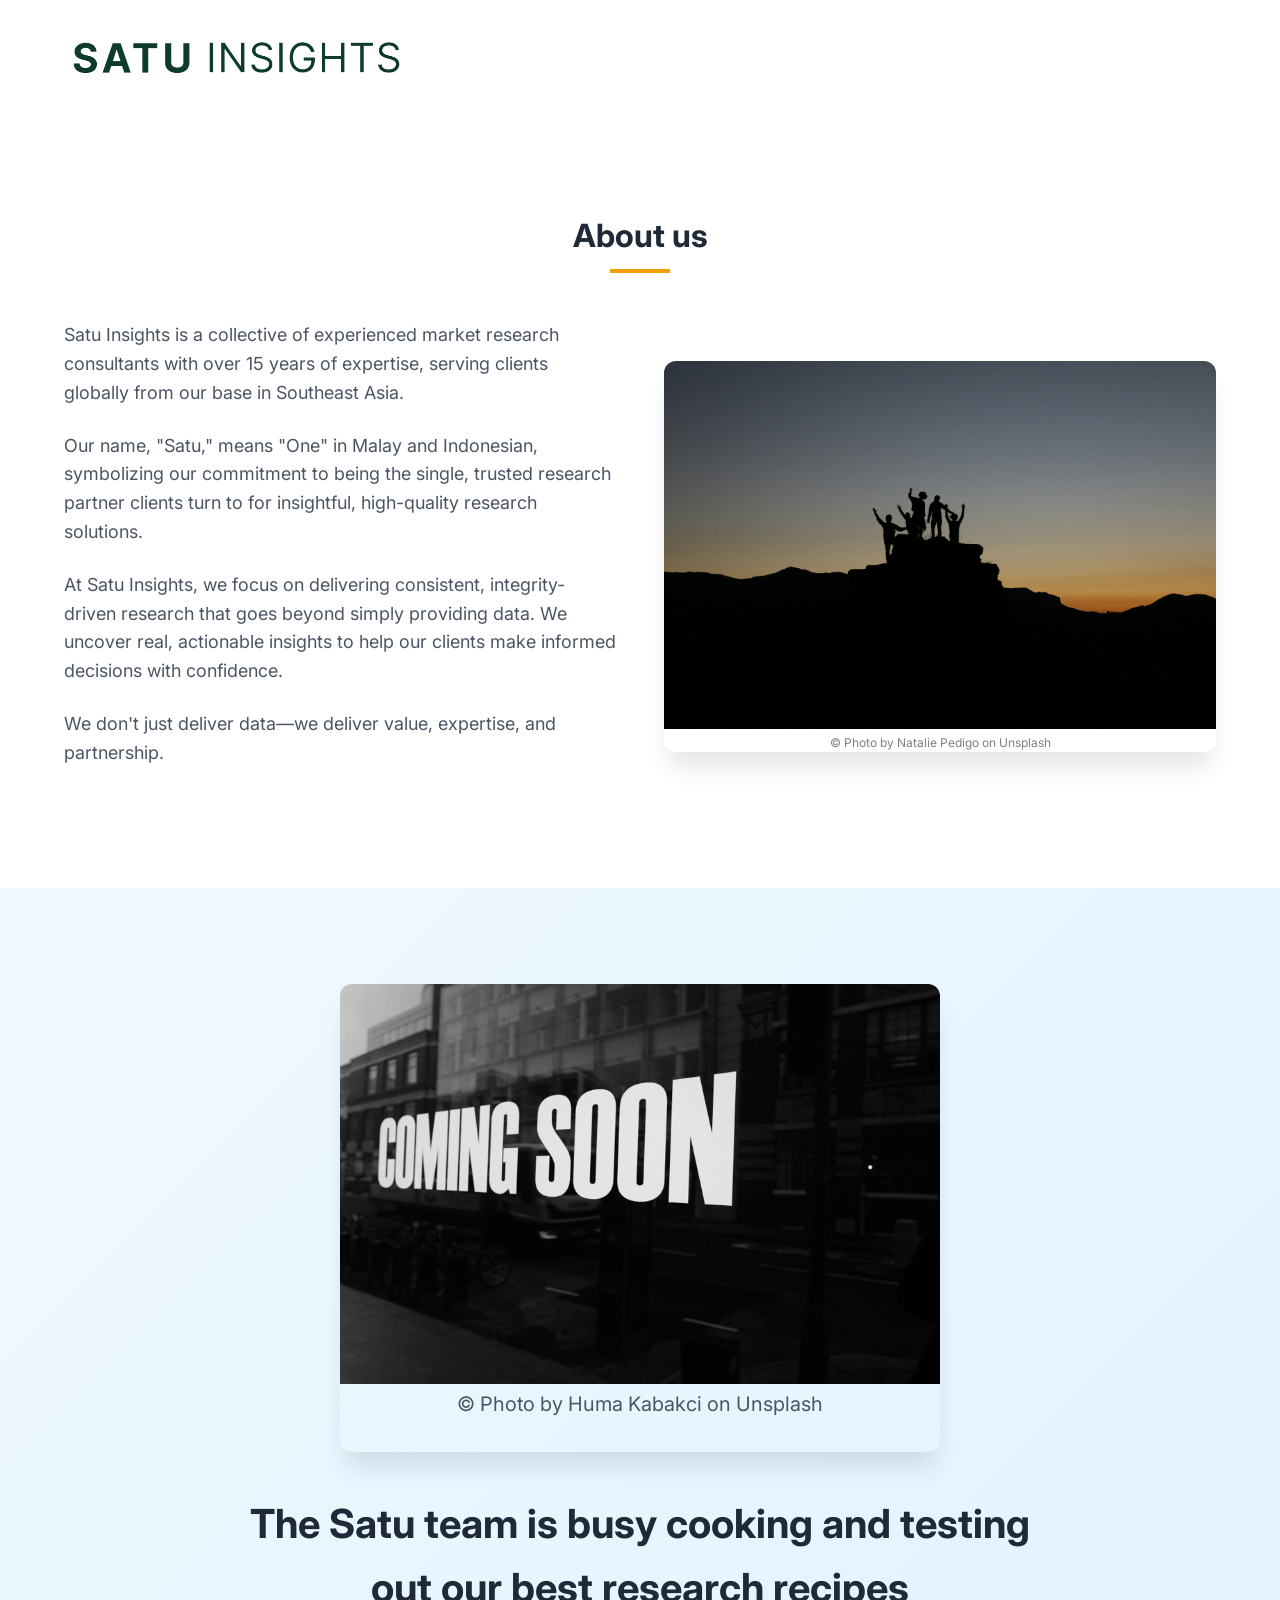
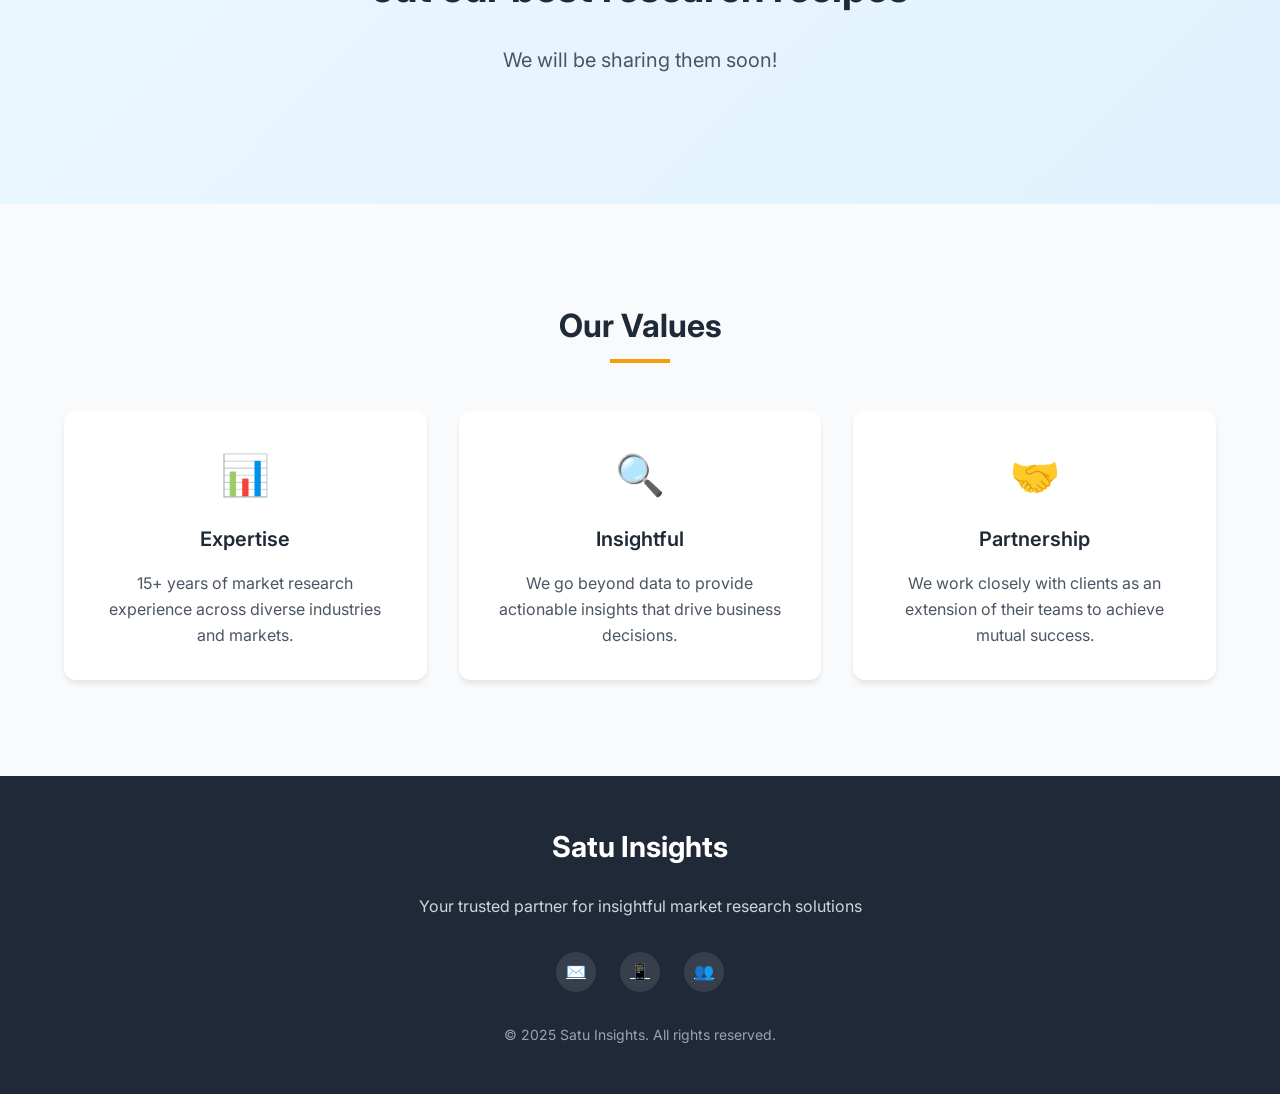
==== index.html @ 239c0321 "Update index.html" ====
<!DOCTYPE html>
<html lang="en">
<head>
    <meta charset="UTF-8">
    <meta name="viewport" content="width=device-width, initial-scale=1.0">
    <title>Coming Soon - Satu Insights</title>
    <link rel="preconnect" href="https://fonts.googleapis.com">
    <link rel="preconnect" href="https://fonts.gstatic.com" crossorigin>
    <link href="https://fonts.googleapis.com/css2?family=Inter:wght@300;400;500;600;700&display=swap" rel="stylesheet">
    <style>
        :root {
            --primary: #2563eb;
            --primary-dark: #1d4ed8;
            --secondary: #4b5563;
            --light: #f9fafb;
            --dark: #1f2937;
            --accent: #f59e0b;
            --transition: all 0.3s ease;
        }
        
        * {
            margin: 0;
            padding: 0;
            box-sizing: border-box;
        }
        
        body {
            font-family: 'Inter', sans-serif;
            color: var(--dark);
            line-height: 1.6;
            background-color: var(--light);
        }
        
        .container {
            width: 100%;
            max-width: 1200px;
            margin: 0 auto;
            padding: 0 1.5rem;
        }

        .image-credit {
            font-size: 12px;
            color: gray;
            text-align: center;
            margin-top: 4px;
        }

        .image-credit a {
            color: inherit;
            text-decoration: none;
        }

        .image-credit a:hover {
            text-decoration: underline;
        }
        
        /* Header */
        header {
            padding: 2rem 0;
            background-color: white;
            box-shadow: 0 4px 6px -1px rgba(0, 0, 0, 0.1);
        }
        
        .logo {
            font-size: 1.8rem;
            font-weight: 700;
            color: var(--primary);
            display: flex;
            align-items: center;
        }

		.logo img {
		    height: 50px;
		    width: auto;
		    display: block;
		}
        
        /* Hero Section */
        .hero {
            padding: 6rem 0;
            text-align: center;
            position: relative;
            overflow: hidden;
            background: linear-gradient(135deg, #f0f9ff 0%, #e0f2fe 100%);
        }
        
        .hero-image {
            margin-bottom: 2.5rem;
            border-radius: 12px;
            overflow: hidden;
            box-shadow: 0 20px 25px -5px rgba(0, 0, 0, 0.1);
            max-width: 600px;
            margin-left: auto;
            margin-right: auto;
        }
        
        .hero-image img {
            width: 100%;
            height: auto;
            display: block;
        }
        
        .hero h1 {
            font-size: 2.5rem;
            font-weight: 700;
            margin-bottom: 1.5rem;
            color: var(--dark);
            max-width: 800px;
            margin-left: auto;
            margin-right: auto;
        }
        
        .hero p {
            font-size: 1.25rem;
            margin-bottom: 2rem;
            color: var(--secondary);
            max-width: 600px;
            margin-left: auto;
            margin-right: auto;
        }
        
        .countdown {
            display: flex;
            justify-content: center;
            gap: 1.5rem;
            margin-top: 3rem;
            margin-bottom: 2rem;
        }
        
        .countdown-item {
            background: white;
            padding: 1.5rem;
            border-radius: 12px;
            min-width: 100px;
            box-shadow: 0 4px 6px -1px rgba(0, 0, 0, 0.1);
        }
        
        .countdown-number {
            font-size: 2.5rem;
            font-weight: 700;
            color: var(--primary);
        }
        
        .countdown-label {
            font-size: 0.875rem;
            color: var(--secondary);
            text-transform: uppercase;
        }
        
        /* About Section */
        .about {
            padding: 6rem 0;
            background-color: white;
        }
        
        .section-title {
            font-size: 2rem;
            font-weight: 700;
            text-align: center;
            margin-bottom: 3rem;
            color: var(--dark);
            position: relative;
        }
        
        .section-title:after {
            content: '';
            display: block;
            width: 60px;
            height: 4px;
            background-color: var(--accent);
            margin: 0.5rem auto;
        }
        
        .about-content {
            display: grid;
            grid-template-columns: 1fr 1fr;
            gap: 3rem;
            align-items: center;
        }
        
        .about-text {
            font-size: 1.125rem;
            color: var(--secondary);
        }
        
        .about-text p {
            margin-bottom: 1.5rem;
        }
        
        .about-image {
            border-radius: 12px;
            overflow: hidden;
            box-shadow: 0 20px 25px -5px rgba(0, 0, 0, 0.1);
        }
        
        .about-image img {
            width: 100%;
            height: auto;
            display: block;
        }
        
        /* Values Section */
        .values {
            padding: 6rem 0;
            background-color: #f8fafc;
        }
        
        .values-grid {
            display: grid;
            grid-template-columns: repeat(3, 1fr);
            gap: 2rem;
            margin-top: 3rem;
        }
        
        .value-card {
            background: white;
            padding: 2rem;
            border-radius: 12px;
            text-align: center;
            box-shadow: 0 4px 6px -1px rgba(0, 0, 0, 0.1);
            transition: var(--transition);
        }
        
        .value-card:hover {
            transform: translateY(-5px);
            box-shadow: 0 20px 25px -5px rgba(0, 0, 0, 0.1);
        }
        
        .value-icon {
            font-size: 2.5rem;
            margin-bottom: 1rem;
            color: var(--primary);
        }
        
        .value-title {
            font-size: 1.25rem;
            font-weight: 600;
            margin-bottom: 1rem;
            color: var(--dark);
        }
        
        .value-desc {
            color: var(--secondary);
        }
        
        /* Footer */
        footer {
            padding: 3rem 0;
            background-color: var(--dark);
            color: white;
            text-align: center;
        }
        
        .footer-logo {
            font-size: 1.8rem;
            font-weight: 700;
            color: white;
            margin-bottom: 1.5rem;
            display: inline-block;
        }
        
        .footer-text {
            color: #d1d5db;
            max-width: 600px;
            margin: 0 auto 2rem;
        }
        
        .social-links {
            display: flex;
            justify-content: center;
            gap: 1.5rem;
            margin-bottom: 2rem;
        }
        
        .social-link {
            display: flex;
            align-items: center;
            justify-content: center;
            width: 40px;
            height: 40px;
            border-radius: 50%;
            background-color: rgba(255, 255, 255, 0.1);
            color: white;
            transition: var(--transition);
        }
        
        .social-link:hover {
            background-color: var(--primary);
            transform: translateY(-3px);
        }
        
        .copyright {
            color: #9ca3af;
            font-size: 0.875rem;
        }
        
        /* Responsive Design */
        @media (max-width: 968px) {
            .about-content {
                grid-template-columns: 1fr;
            }
            
            .values-grid {
                grid-template-columns: repeat(2, 1fr);
            }
        }
        
        @media (max-width: 640px) {
            .hero h1 {
                font-size: 2rem;
            }
            
            .countdown {
                flex-wrap: wrap;
            }
            
            .values-grid {
                grid-template-columns: 1fr;
            }
            
            .section-title {
                font-size: 1.75rem;
            }
        }
    </style>
</head>
<body>
    <!-- Header -->
	<header>
	    <div class="container">
	        <div class="logo">
			    <img src="logo.png" alt="Satu Insights Logo">
			</div>
	    </div>
	</header>

	<!-- About Section -->
    <section class="about">
        <div class="container">
            <h2 class="section-title">About us</h2>
            
            <div class="about-content">
                <div class="about-text">
                    <p>Satu Insights is a collective of experienced market research consultants with over 15 years of expertise, serving clients globally from our base in Southeast Asia.</p>
                    <p>Our name, "Satu," means "One" in Malay and Indonesian, symbolizing our commitment to being the single, trusted research partner clients turn to for insightful, high-quality research solutions.</p>
                    <p>At Satu Insights, we focus on delivering consistent, integrity-driven research that goes beyond simply providing data. We uncover real, actionable insights to help our clients make informed decisions with confidence.</p>
                    <p>We don't just deliver data—we deliver value, expertise, and partnership.</p>
                </div>
                
                <div class="about-image">
				    <img src="picture2.jpeg" alt="Research team presenting insights to clients">
                    <p class="image-credit">
                        © Photo by <a href="https://unsplash.com/@natalie_pedigo" target="_blank" rel="noopener noreferrer">Natalie Pedigo</a> on Unsplash
                    </p>
				</div>
            </div>
        </div>
    </section>
    
    <!-- Hero Section -->
    <section class="hero">
        <div class="container">
            <div class="hero-image">
			    <img src="picture1.png" alt="Research team collaborating on data analysis">
				<p class="image-credit">
	                © Photo by <a href="https://unsplash.com/@humakabakci" target="_blank" rel="noopener noreferrer">Huma Kabakci</a> on Unsplash
    	        </p>
			</div>
            
            <h1>The Satu team is busy cooking and testing out our best research recipes</h1>
            <p>We will be sharing them soon!</p>
        </div>
    </section>
    
    <!-- Values Section -->
    <section class="values">
        <div class="container">
            <h2 class="section-title">Our Values</h2>
            
            <div class="values-grid">
                <div class="value-card">
                    <div class="value-icon">📊</div>
                    <h3 class="value-title">Expertise</h3>
                    <p class="value-desc">15+ years of market research experience across diverse industries and markets.</p>
                </div>
                
                <div class="value-card">
                    <div class="value-icon">🔍</div>
                    <h3 class="value-title">Insightful</h3>
                    <p class="value-desc">We go beyond data to provide actionable insights that drive business decisions.</p>
                </div>
                
                <div class="value-card">
                    <div class="value-icon">🤝</div>
                    <h3 class="value-title">Partnership</h3>
                    <p class="value-desc">We work closely with clients as an extension of their teams to achieve mutual success.</p>
                </div>
            </div>
        </div>
    </section>
    
    <!-- Footer -->
    <footer>
        <div class="container">
            <div class="footer-logo">Satu Insights</div>
            
            <p class="footer-text">Your trusted partner for insightful market research solutions</p>
            
            <div class="social-links">
                <a href="#" class="social-link">✉️</a>
                <a href="#" class="social-link">📱</a>
                <a href="#" class="social-link">👥</a>
            </div>
            
            <p class="copyright">© 2025 Satu Insights. All rights reserved.</p>
        </div>
    </footer>
</body>
</html>
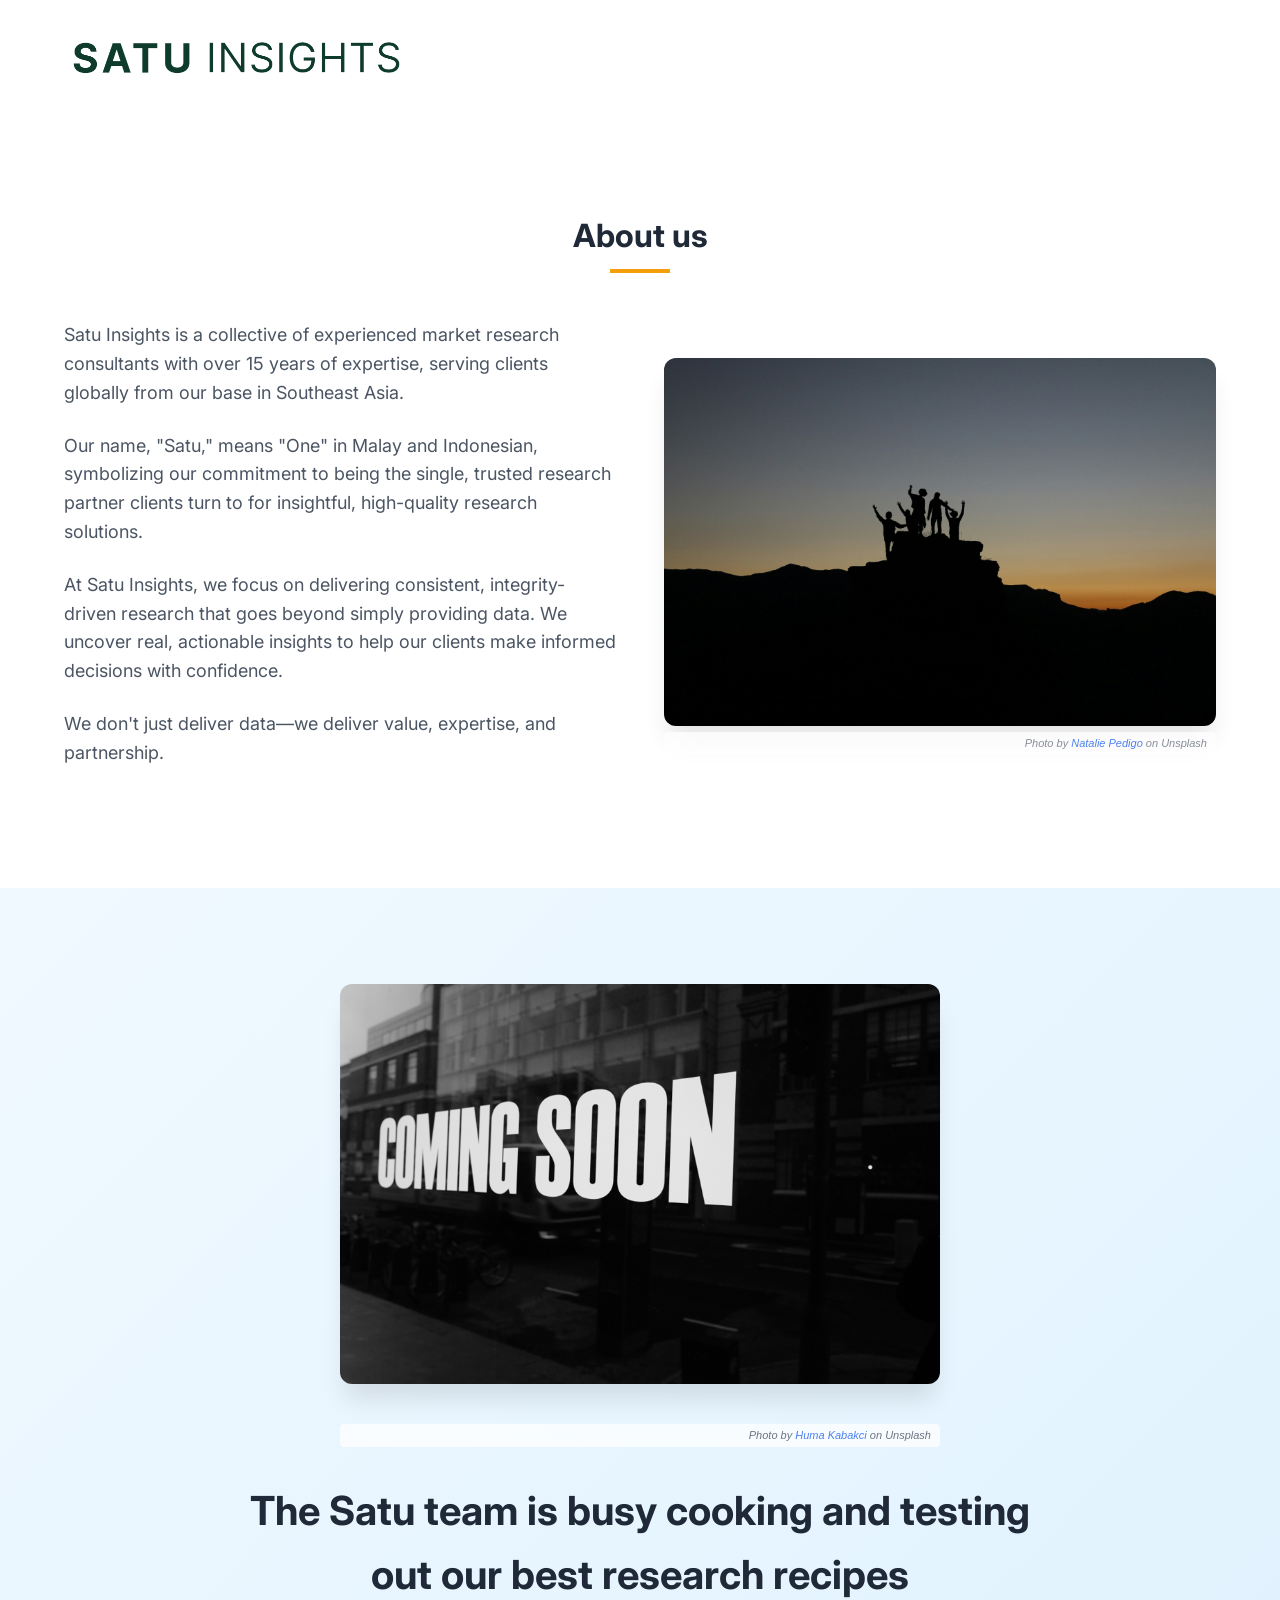
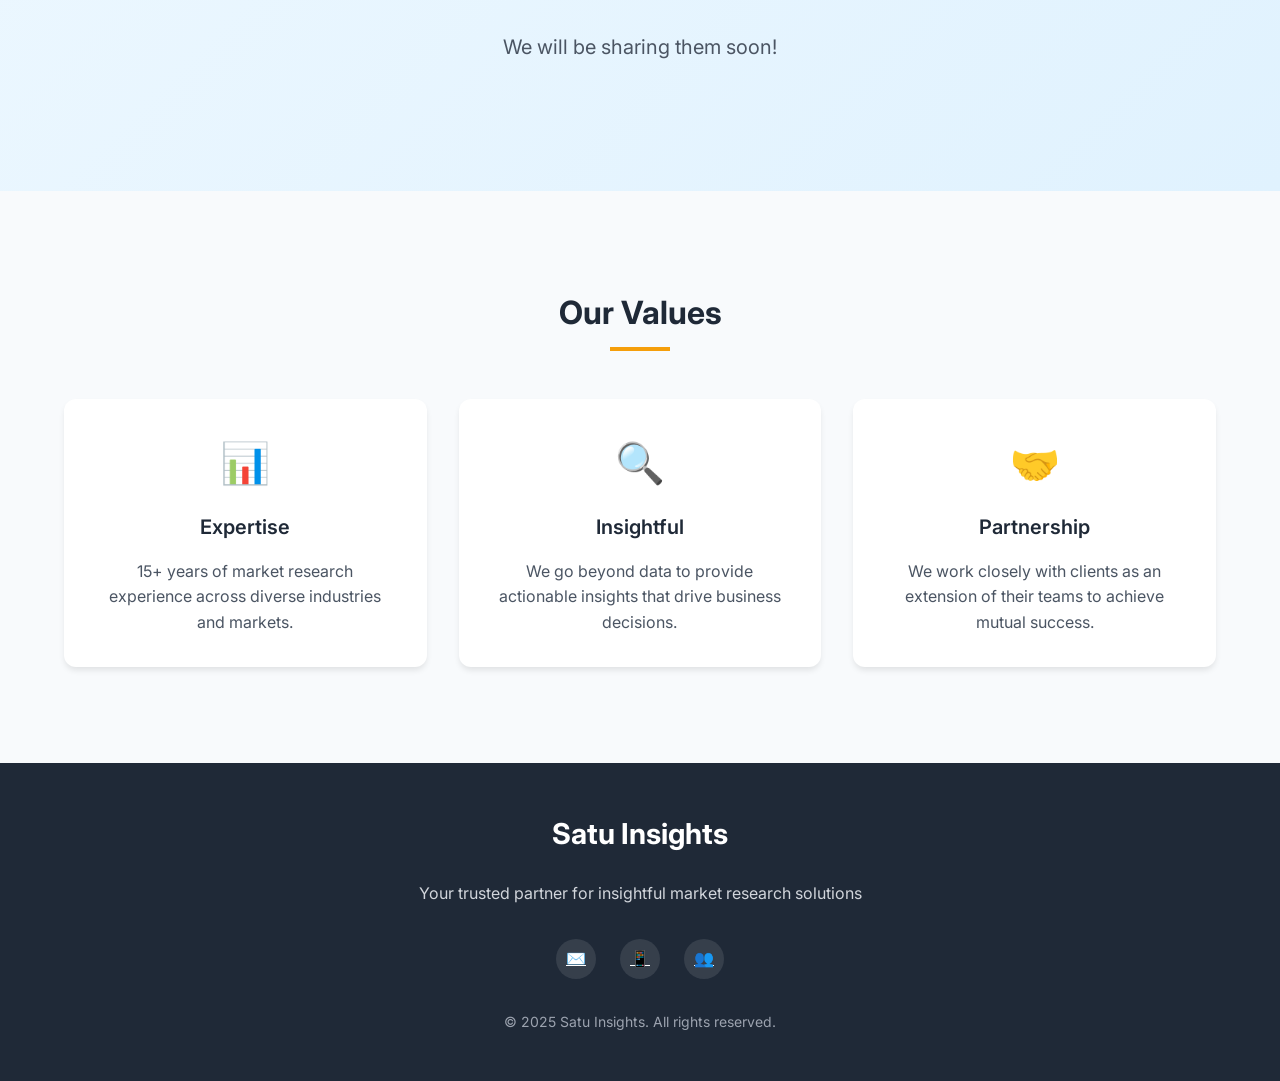
==== commit f8178855: "Update index.html" ====
--- a/index.html
+++ b/index.html
@@ -39,19 +39,38 @@
         }
 
         .image-credit {
-            font-size: 12px;
-            color: gray;
-            text-align: center;
-            margin-top: 4px;
+            font-size: 11px !important;
+            color: #6b7280;
+            text-align: right;
+            margin-top: 6px;
+            padding: 4px 8px;
+            background: rgba(255, 255, 255, 0.9);
+            border-radius: 4px;
+            backdrop-filter: blur(10px);
+            border: 1px solid rgba(255, 255, 255, 0.2);
+            font-style: italic;
+            opacity: 0.8;
+            transition: opacity 0.2s ease;
+            line-height: 1.2;
+            font-weight: normal;
+        }
+
+        .image-credit:hover {
+            opacity: 1;
         }
 
         .image-credit a {
-            color: inherit;
+            color: var(--primary);
             text-decoration: none;
+            font-weight: 500;
         }
 
         .image-credit a:hover {
             text-decoration: underline;
+        }
+
+        .image-container {
+            position: relative;
         }
         
         /* Header */
@@ -320,6 +339,11 @@
             
             .section-title {
                 font-size: 1.75rem;
+            }
+
+            .image-credit {
+                text-align: center;
+                font-size: 10px;
             }
         }
     </style>
@@ -347,12 +371,14 @@
                     <p>We don't just deliver data—we deliver value, expertise, and partnership.</p>
                 </div>
                 
-                <div class="about-image">
-				    <img src="picture2.jpeg" alt="Research team presenting insights to clients">
+                <div class="image-container">
+                    <div class="about-image">
+				        <img src="picture2.jpeg" alt="Research team presenting insights to clients">
+				    </div>
                     <p class="image-credit">
-                        © Photo by <a href="https://unsplash.com/@natalie_pedigo" target="_blank" rel="noopener noreferrer">Natalie Pedigo</a> on Unsplash
+                        Photo by <a href="https://unsplash.com/@natalie_pedigo" target="_blank" rel="noopener noreferrer">Natalie Pedigo</a> on Unsplash
                     </p>
-				</div>
+                </div>
             </div>
         </div>
     </section>
@@ -360,12 +386,14 @@
     <!-- Hero Section -->
     <section class="hero">
         <div class="container">
-            <div class="hero-image">
-			    <img src="picture1.png" alt="Research team collaborating on data analysis">
-				<p class="image-credit">
-	                © Photo by <a href="https://unsplash.com/@humakabakci" target="_blank" rel="noopener noreferrer">Huma Kabakci</a> on Unsplash
-    	        </p>
-			</div>
+            <div class="image-container">
+                <div class="hero-image">
+			        <img src="picture1.png" alt="Research team collaborating on data analysis">
+			    </div>
+                <p class="image-credit">
+                    Photo by <a href="https://unsplash.com/@humakabakci" target="_blank" rel="noopener noreferrer">Huma Kabakci</a> on Unsplash
+                </p>
+            </div>
             
             <h1>The Satu team is busy cooking and testing out our best research recipes</h1>
             <p>We will be sharing them soon!</p>
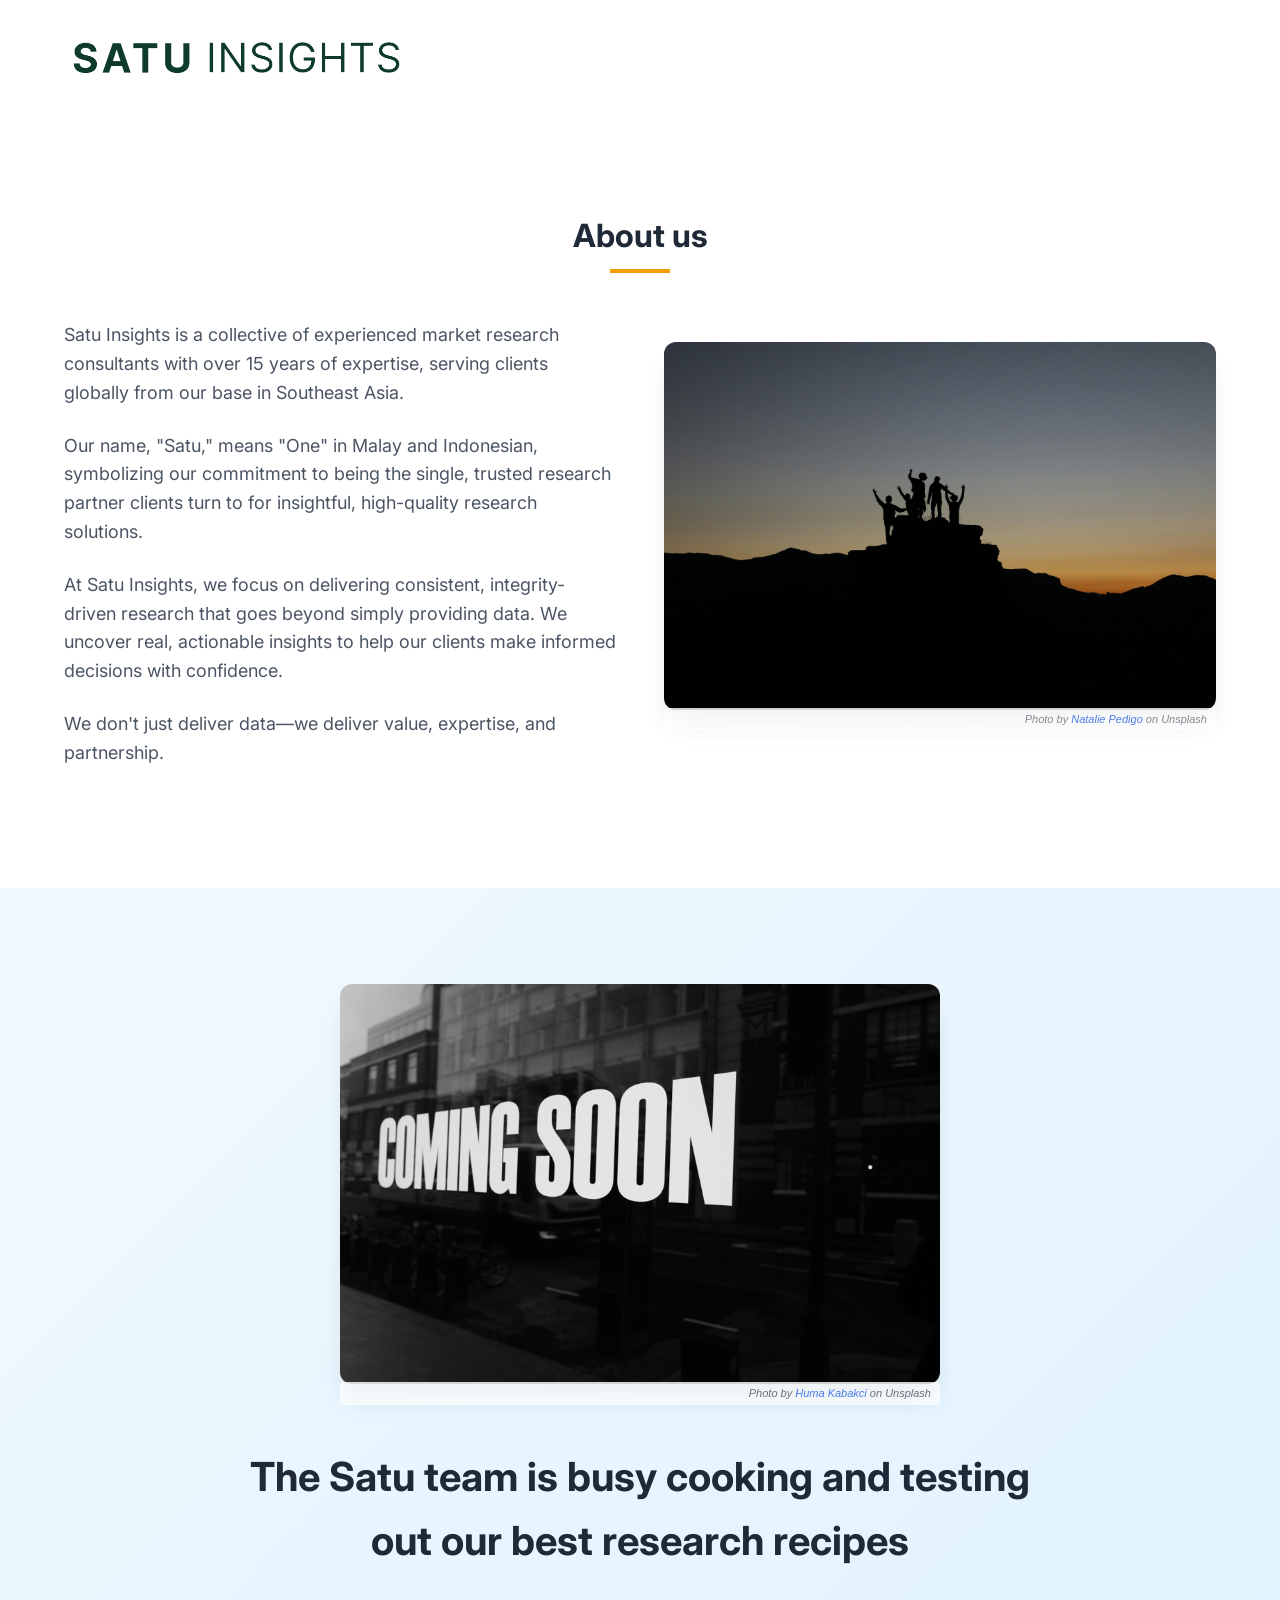
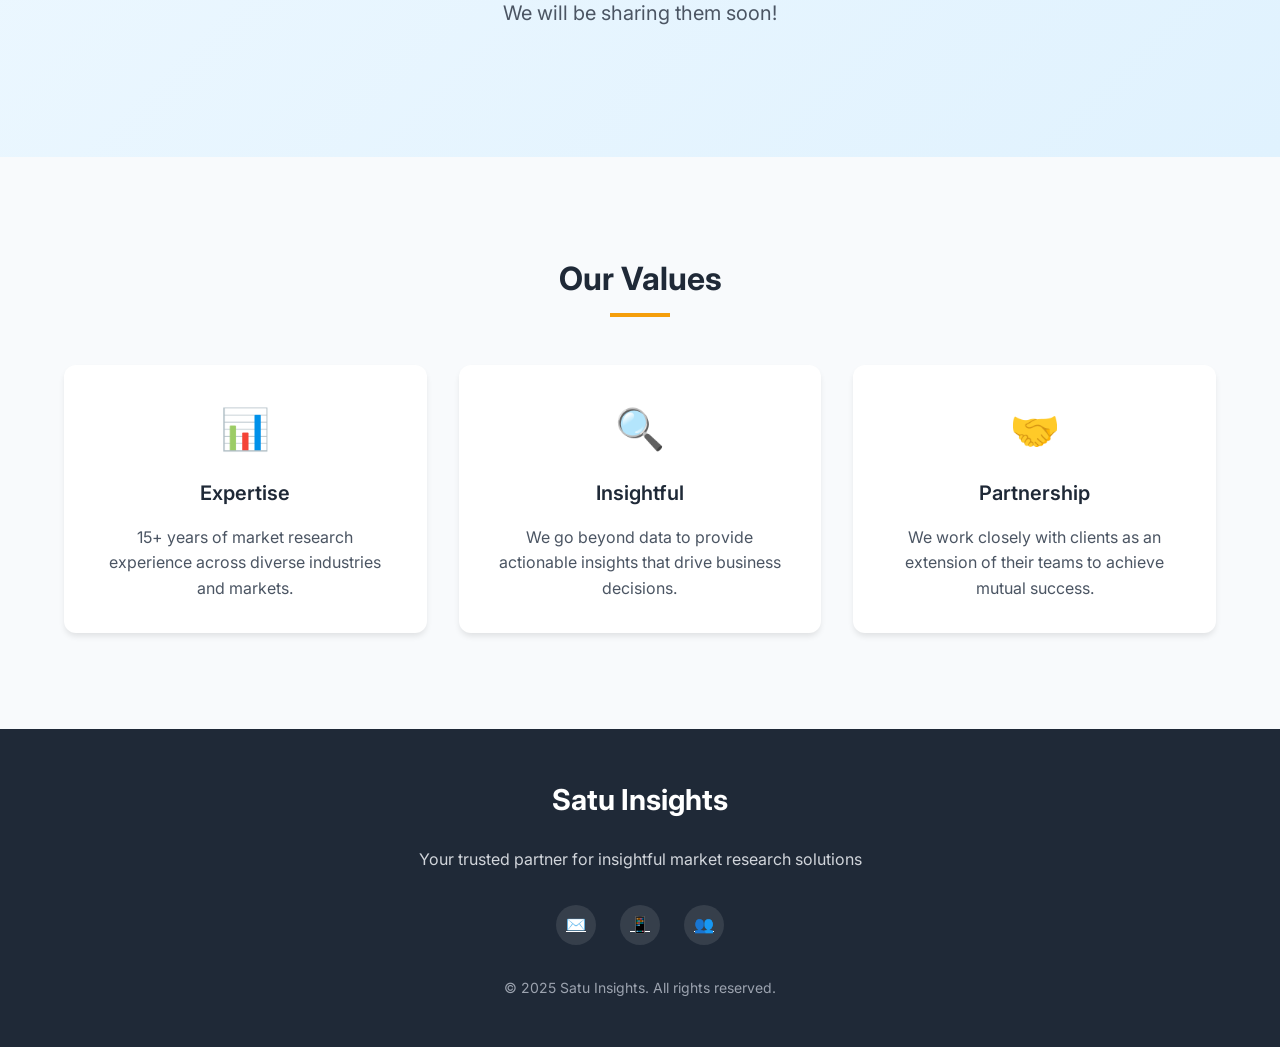
==== commit 291bb8a8: "Update index.html" ====
--- a/index.html
+++ b/index.html
@@ -42,7 +42,8 @@
             font-size: 11px !important;
             color: #6b7280;
             text-align: right;
-            margin-top: 6px;
+            margin-top: 2px;
+            margin-bottom: 0;
             padding: 4px 8px;
             background: rgba(255, 255, 255, 0.9);
             border-radius: 4px;
@@ -71,6 +72,11 @@
 
         .image-container {
             position: relative;
+            margin-bottom: 2.5rem;
+        }
+
+        .image-container .image-credit {
+            margin-top: -2px;
         }
         
         /* Header */
@@ -104,13 +110,13 @@
         }
         
         .hero-image {
-            margin-bottom: 2.5rem;
             border-radius: 12px;
             overflow: hidden;
             box-shadow: 0 20px 25px -5px rgba(0, 0, 0, 0.1);
             max-width: 600px;
             margin-left: auto;
             margin-right: auto;
+            margin-bottom: 0;
         }
         
         .hero-image img {
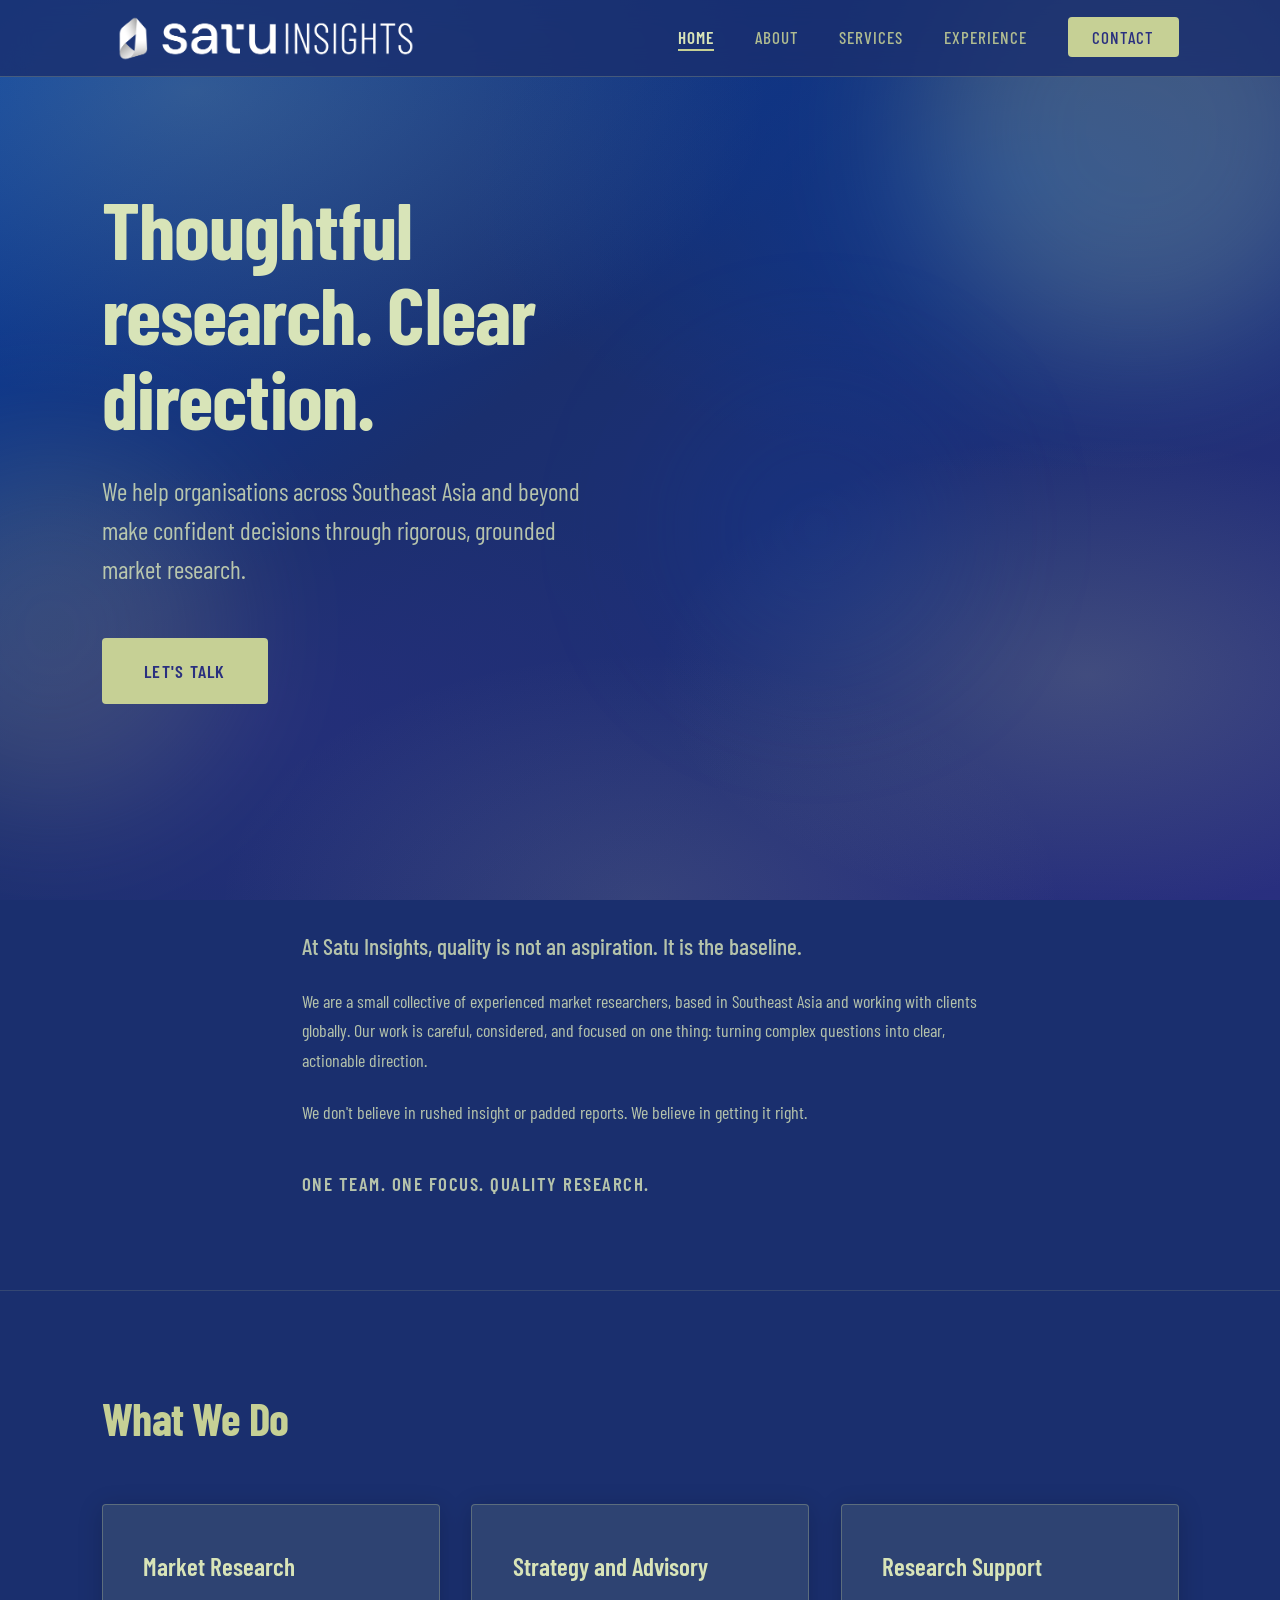
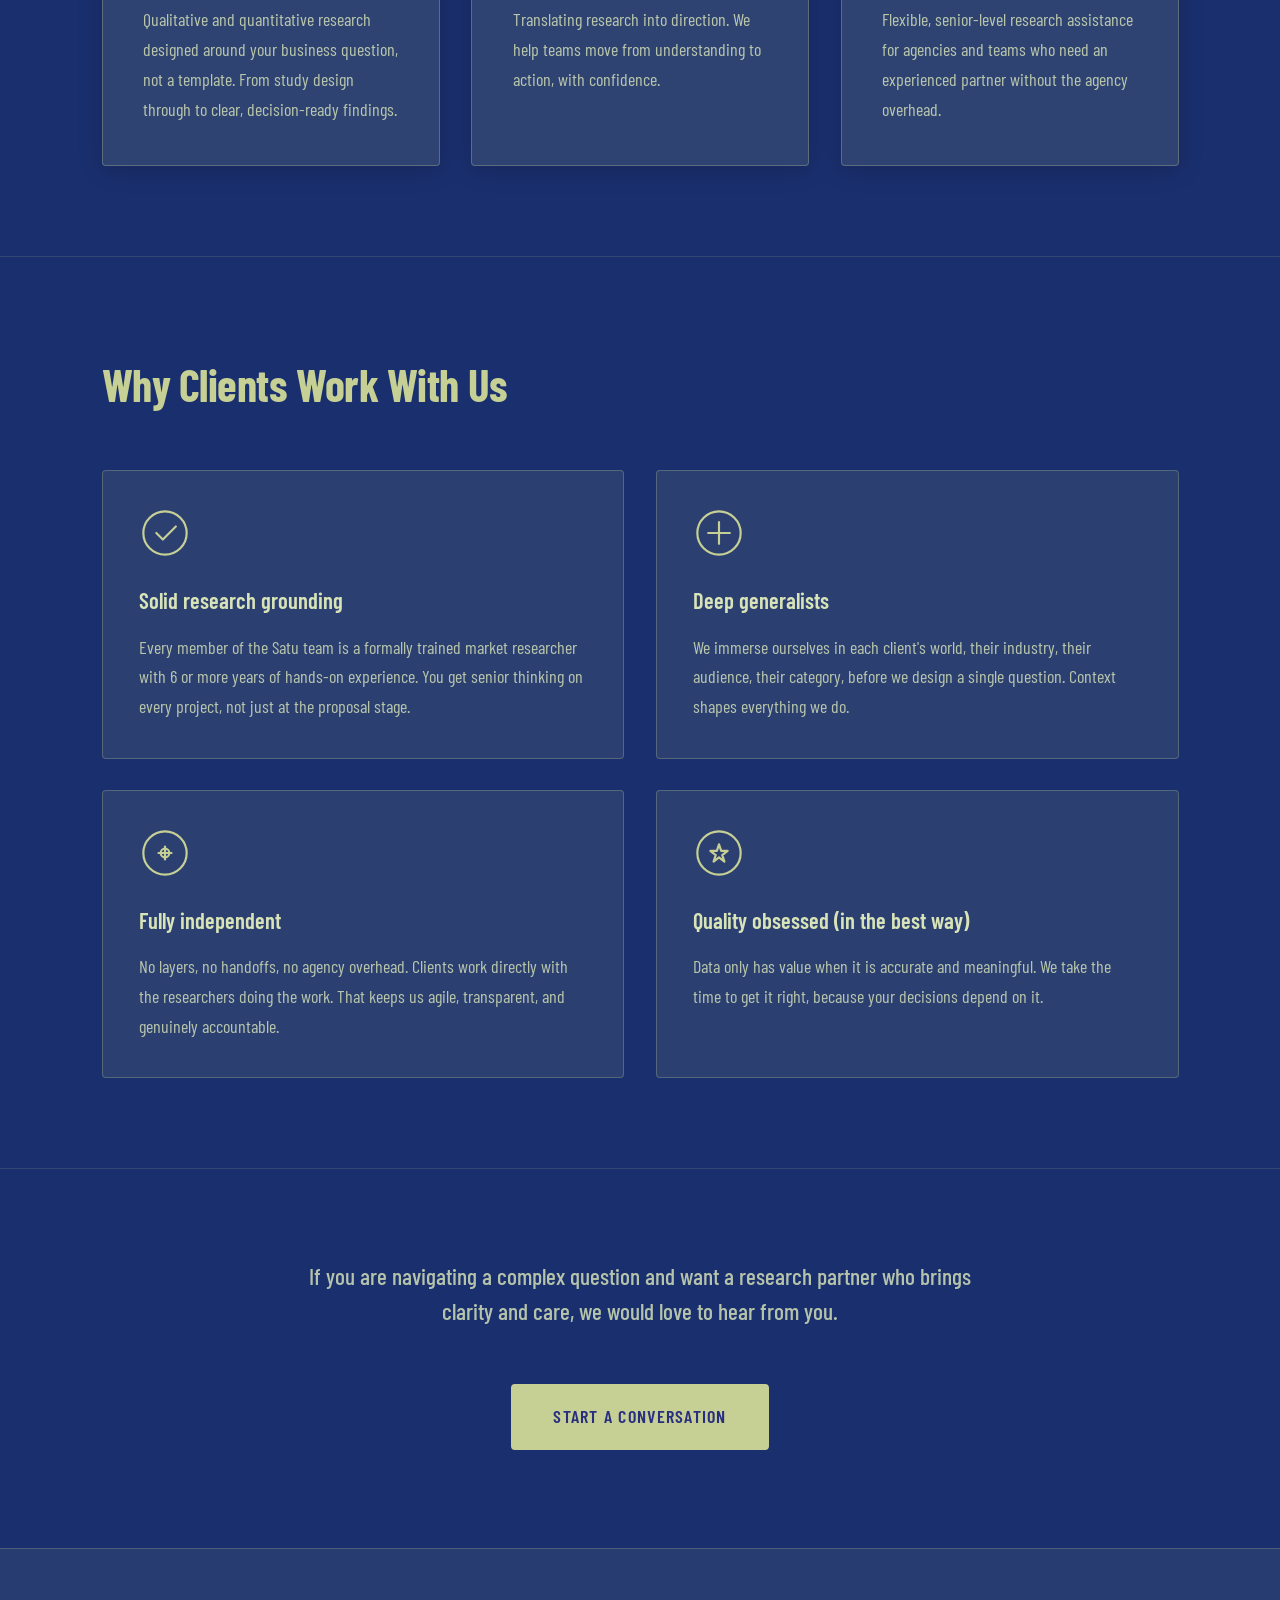
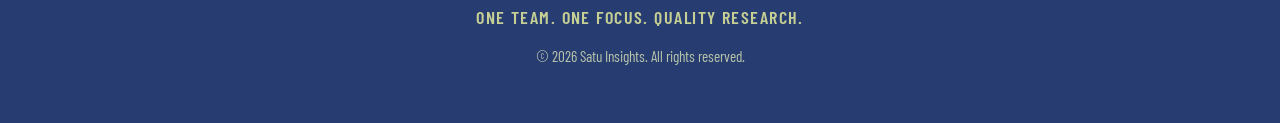
==== commit 3fbbc81f: "feat: implement website structure, responsive navigation, and scroll animations with custom styling" ====
--- a/index.html
+++ b/index.html
@@ -1,453 +1,165 @@
 <!DOCTYPE html>
 <html lang="en">
+
 <head>
-    <meta charset="UTF-8">
-    <meta name="viewport" content="width=device-width, initial-scale=1.0">
-    <title>Coming Soon - Satu Insights</title>
-    <link rel="preconnect" href="https://fonts.googleapis.com">
-    <link rel="preconnect" href="https://fonts.gstatic.com" crossorigin>
-    <link href="https://fonts.googleapis.com/css2?family=Inter:wght@300;400;500;600;700&display=swap" rel="stylesheet">
-    <style>
-        :root {
-            --primary: #2563eb;
-            --primary-dark: #1d4ed8;
-            --secondary: #4b5563;
-            --light: #f9fafb;
-            --dark: #1f2937;
-            --accent: #f59e0b;
-            --transition: all 0.3s ease;
-        }
-        
-        * {
-            margin: 0;
-            padding: 0;
-            box-sizing: border-box;
-        }
-        
-        body {
-            font-family: 'Inter', sans-serif;
-            color: var(--dark);
-            line-height: 1.6;
-            background-color: var(--light);
-        }
-        
-        .container {
-            width: 100%;
-            max-width: 1200px;
-            margin: 0 auto;
-            padding: 0 1.5rem;
-        }
+  <meta charset="UTF-8">
+  <meta name="viewport" content="width=device-width, initial-scale=1.0">
+  <title>Satu Insights | Market Research, Southeast Asia</title>
+  <meta name="description"
+    content="We help organisations across Southeast Asia and beyond make confident decisions through rigorous, grounded market research.">
+  <link rel="preconnect" href="https://fonts.googleapis.com">
+  <link rel="preconnect" href="https://fonts.gstatic.com" crossorigin>
+  <link href="https://fonts.googleapis.com/css2?family=Barlow+Condensed:wght@300;400;500;600;700&display=swap"
+    rel="stylesheet">
+  <link rel="icon" type="image/png" href="img/favicon.png">
+  <link rel="stylesheet" href="css/style.css">
+</head>
 
-        .image-credit {
-            font-size: 11px !important;
-            color: #6b7280;
-            text-align: right;
-            margin-top: 2px;
-            margin-bottom: 0;
-            padding: 4px 8px;
-            background: rgba(255, 255, 255, 0.9);
-            border-radius: 4px;
-            backdrop-filter: blur(10px);
-            border: 1px solid rgba(255, 255, 255, 0.2);
-            font-style: italic;
-            opacity: 0.8;
-            transition: opacity 0.2s ease;
-            line-height: 1.2;
-            font-weight: normal;
-        }
+<body>
+  <div class="ambient-bg" aria-hidden="true">
+    <span class="blob blob-1"></span>
+    <span class="blob blob-2"></span>
+    <span class="blob blob-3"></span>
+  </div>
 
-        .image-credit:hover {
-            opacity: 1;
-        }
+  <header class="site-header">
+    <div class="container header-inner">
+      <a href="index.html" class="logo">
+        <img src="img/logo.png" alt="Satu Insights Logo" class="logo-img">
+      </a>
+      <button class="nav-toggle" aria-label="Open menu" aria-expanded="false">
+        <span></span>
+        <span></span>
+        <span></span>
+      </button>
+      <nav class="site-nav" aria-label="Main navigation">
+        <ul>
+          <li><a href="index.html" class="active">Home</a></li>
+          <li><a href="about.html">About</a></li>
+          <li><a href="services.html">Services</a></li>
+          <li><a href="experience.html">Experience</a></li>
+          <li><a href="contact.html" class="nav-cta">Contact</a></li>
+        </ul>
+      </nav>
+    </div>
+  </header>
 
-        .image-credit a {
-            color: var(--primary);
-            text-decoration: none;
-            font-weight: 500;
-        }
+  <main>
+    <section class="hero">
+      <div class="container">
+        <h1 class="hero-animate">Thoughtful research. Clear direction.</h1>
+        <p class="hero-sub hero-animate hero-animate-delay-1">We help organisations across Southeast Asia and beyond
+          make confident decisions through rigorous, grounded market research.</p>
+        <a href="contact.html" class="btn hero-animate hero-animate-delay-2">Let's talk</a>
+      </div>
+    </section>
 
-        .image-credit a:hover {
-            text-decoration: underline;
-        }
+    <section class="section">
+      <div class="container narrow reveal">
+        <p class="lead">At Satu Insights, quality is not an aspiration. It is the baseline.</p>
+        <p>We are a small collective of experienced market researchers, based in Southeast Asia and working with clients
+          globally. Our work is careful, considered, and focused on one thing: turning complex questions into clear,
+          actionable direction.</p>
+        <p>We don't believe in rushed insight or padded reports. We believe in getting it right.</p>
+        <p class="tagline">One Team. One Focus. Quality Research.</p>
+      </div>
+    </section>
 
-        .image-container {
-            position: relative;
-            margin-bottom: 2.5rem;
-        }
+    <section class="section">
+      <div class="container">
+        <h2 class="section-title reveal">What We Do</h2>
+        <div class="card-grid card-grid-3">
+          <article class="card">
+            <h3>Market Research</h3>
+            <p>Qualitative and quantitative research designed around your business question, not a template. From study
+              design through to clear, decision-ready findings.</p>
+          </article>
+          <article class="card">
+            <h3>Strategy and Advisory</h3>
+            <p>Translating research into direction. We help teams move from understanding to action, with confidence.
+            </p>
+          </article>
+          <article class="card">
+            <h3>Research Support</h3>
+            <p>Flexible, senior-level research assistance for agencies and teams who need an experienced partner without
+              the agency overhead.</p>
+          </article>
+        </div>
+      </div>
+    </section>
 
-        .image-container .image-credit {
-            margin-top: -2px;
-        }
-        
-        /* Header */
-        header {
-            padding: 2rem 0;
-            background-color: white;
-            box-shadow: 0 4px 6px -1px rgba(0, 0, 0, 0.1);
-        }
-        
-        .logo {
-            font-size: 1.8rem;
-            font-weight: 700;
-            color: var(--primary);
-            display: flex;
-            align-items: center;
-        }
+    <section class="section">
+      <div class="container">
+        <h2 class="section-title reveal">Why Clients Work With Us</h2>
+        <div class="card-grid card-grid-2">
+          <article class="feature">
+            <div class="feature-icon" aria-hidden="true">
+              <svg viewBox="0 0 48 48" fill="none" xmlns="http://www.w3.org/2000/svg">
+                <circle cx="24" cy="24" r="20" stroke="currentColor" stroke-width="2" />
+                <path d="M16 24l6 6 12-12" stroke="currentColor" stroke-width="2" stroke-linecap="round"
+                  stroke-linejoin="round" />
+              </svg>
+            </div>
+            <h3>Solid research grounding</h3>
+            <p>Every member of the Satu team is a formally trained market researcher with 6 or more years of hands-on
+              experience. You get senior thinking on every project, not just at the proposal stage.</p>
+          </article>
+          <article class="feature">
+            <div class="feature-icon" aria-hidden="true">
+              <svg viewBox="0 0 48 48" fill="none" xmlns="http://www.w3.org/2000/svg">
+                <circle cx="24" cy="24" r="20" stroke="currentColor" stroke-width="2" />
+                <path d="M24 14v20M14 24h20" stroke="currentColor" stroke-width="2" stroke-linecap="round" />
+              </svg>
+            </div>
+            <h3>Deep generalists</h3>
+            <p>We immerse ourselves in each client's world, their industry, their audience, their category, before we
+              design a single question. Context shapes everything we do.</p>
+          </article>
+          <article class="feature">
+            <div class="feature-icon" aria-hidden="true">
+              <svg viewBox="0 0 48 48" fill="none" xmlns="http://www.w3.org/2000/svg">
+                <circle cx="24" cy="24" r="20" stroke="currentColor" stroke-width="2" />
+                <path d="M18 24h12M24 18v12" stroke="currentColor" stroke-width="2" stroke-linecap="round" />
+                <circle cx="24" cy="24" r="4" stroke="currentColor" stroke-width="2" />
+              </svg>
+            </div>
+            <h3>Fully independent</h3>
+            <p>No layers, no handoffs, no agency overhead. Clients work directly with the researchers doing the work.
+              That keeps us agile, transparent, and genuinely accountable.</p>
+          </article>
+          <article class="feature">
+            <div class="feature-icon" aria-hidden="true">
+              <svg viewBox="0 0 48 48" fill="none" xmlns="http://www.w3.org/2000/svg">
+                <circle cx="24" cy="24" r="20" stroke="currentColor" stroke-width="2" />
+                <path d="M24 16l2 6h6l-5 4 2 6-5-4-5 4 2-6-5-4h6l2-6z" stroke="currentColor" stroke-width="2"
+                  stroke-linejoin="round" />
+              </svg>
+            </div>
+            <h3>Quality obsessed (in the best way)</h3>
+            <p>Data only has value when it is accurate and meaningful. We take the time to get it right, because your
+              decisions depend on it.</p>
+          </article>
+        </div>
+      </div>
+    </section>
 
-		.logo img {
-		    height: 50px;
-		    width: auto;
-		    display: block;
-		}
-        
-        /* Hero Section */
-        .hero {
-            padding: 6rem 0;
-            text-align: center;
-            position: relative;
-            overflow: hidden;
-            background: linear-gradient(135deg, #f0f9ff 0%, #e0f2fe 100%);
-        }
-        
-        .hero-image {
-            border-radius: 12px;
-            overflow: hidden;
-            box-shadow: 0 20px 25px -5px rgba(0, 0, 0, 0.1);
-            max-width: 600px;
-            margin-left: auto;
-            margin-right: auto;
-            margin-bottom: 0;
-        }
-        
-        .hero-image img {
-            width: 100%;
-            height: auto;
-            display: block;
-        }
-        
-        .hero h1 {
-            font-size: 2.5rem;
-            font-weight: 700;
-            margin-bottom: 1.5rem;
-            color: var(--dark);
-            max-width: 800px;
-            margin-left: auto;
-            margin-right: auto;
-        }
-        
-        .hero p {
-            font-size: 1.25rem;
-            margin-bottom: 2rem;
-            color: var(--secondary);
-            max-width: 600px;
-            margin-left: auto;
-            margin-right: auto;
-        }
-        
-        .countdown {
-            display: flex;
-            justify-content: center;
-            gap: 1.5rem;
-            margin-top: 3rem;
-            margin-bottom: 2rem;
-        }
-        
-        .countdown-item {
-            background: white;
-            padding: 1.5rem;
-            border-radius: 12px;
-            min-width: 100px;
-            box-shadow: 0 4px 6px -1px rgba(0, 0, 0, 0.1);
-        }
-        
-        .countdown-number {
-            font-size: 2.5rem;
-            font-weight: 700;
-            color: var(--primary);
-        }
-        
-        .countdown-label {
-            font-size: 0.875rem;
-            color: var(--secondary);
-            text-transform: uppercase;
-        }
-        
-        /* About Section */
-        .about {
-            padding: 6rem 0;
-            background-color: white;
-        }
-        
-        .section-title {
-            font-size: 2rem;
-            font-weight: 700;
-            text-align: center;
-            margin-bottom: 3rem;
-            color: var(--dark);
-            position: relative;
-        }
-        
-        .section-title:after {
-            content: '';
-            display: block;
-            width: 60px;
-            height: 4px;
-            background-color: var(--accent);
-            margin: 0.5rem auto;
-        }
-        
-        .about-content {
-            display: grid;
-            grid-template-columns: 1fr 1fr;
-            gap: 3rem;
-            align-items: center;
-        }
-        
-        .about-text {
-            font-size: 1.125rem;
-            color: var(--secondary);
-        }
-        
-        .about-text p {
-            margin-bottom: 1.5rem;
-        }
-        
-        .about-image {
-            border-radius: 12px;
-            overflow: hidden;
-            box-shadow: 0 20px 25px -5px rgba(0, 0, 0, 0.1);
-        }
-        
-        .about-image img {
-            width: 100%;
-            height: auto;
-            display: block;
-        }
-        
-        /* Values Section */
-        .values {
-            padding: 6rem 0;
-            background-color: #f8fafc;
-        }
-        
-        .values-grid {
-            display: grid;
-            grid-template-columns: repeat(3, 1fr);
-            gap: 2rem;
-            margin-top: 3rem;
-        }
-        
-        .value-card {
-            background: white;
-            padding: 2rem;
-            border-radius: 12px;
-            text-align: center;
-            box-shadow: 0 4px 6px -1px rgba(0, 0, 0, 0.1);
-            transition: var(--transition);
-        }
-        
-        .value-card:hover {
-            transform: translateY(-5px);
-            box-shadow: 0 20px 25px -5px rgba(0, 0, 0, 0.1);
-        }
-        
-        .value-icon {
-            font-size: 2.5rem;
-            margin-bottom: 1rem;
-            color: var(--primary);
-        }
-        
-        .value-title {
-            font-size: 1.25rem;
-            font-weight: 600;
-            margin-bottom: 1rem;
-            color: var(--dark);
-        }
-        
-        .value-desc {
-            color: var(--secondary);
-        }
-        
-        /* Footer */
-        footer {
-            padding: 3rem 0;
-            background-color: var(--dark);
-            color: white;
-            text-align: center;
-        }
-        
-        .footer-logo {
-            font-size: 1.8rem;
-            font-weight: 700;
-            color: white;
-            margin-bottom: 1.5rem;
-            display: inline-block;
-        }
-        
-        .footer-text {
-            color: #d1d5db;
-            max-width: 600px;
-            margin: 0 auto 2rem;
-        }
-        
-        .social-links {
-            display: flex;
-            justify-content: center;
-            gap: 1.5rem;
-            margin-bottom: 2rem;
-        }
-        
-        .social-link {
-            display: flex;
-            align-items: center;
-            justify-content: center;
-            width: 40px;
-            height: 40px;
-            border-radius: 50%;
-            background-color: rgba(255, 255, 255, 0.1);
-            color: white;
-            transition: var(--transition);
-        }
-        
-        .social-link:hover {
-            background-color: var(--primary);
-            transform: translateY(-3px);
-        }
-        
-        .copyright {
-            color: #9ca3af;
-            font-size: 0.875rem;
-        }
-        
-        /* Responsive Design */
-        @media (max-width: 968px) {
-            .about-content {
-                grid-template-columns: 1fr;
-            }
-            
-            .values-grid {
-                grid-template-columns: repeat(2, 1fr);
-            }
-        }
-        
-        @media (max-width: 640px) {
-            .hero h1 {
-                font-size: 2rem;
-            }
-            
-            .countdown {
-                flex-wrap: wrap;
-            }
-            
-            .values-grid {
-                grid-template-columns: 1fr;
-            }
-            
-            .section-title {
-                font-size: 1.75rem;
-            }
+    <section class="section cta-section">
+      <div class="container narrow text-center reveal">
+        <p class="lead">If you are navigating a complex question and want a research partner who brings clarity and
+          care, we would love to hear from you.</p>
+        <a href="contact.html" class="btn">Start a conversation</a>
+      </div>
+    </section>
+  </main>
 
-            .image-credit {
-                text-align: center;
-                font-size: 10px;
-            }
-        }
-    </style>
-</head>
-<body>
-    <!-- Header -->
-	<header>
-	    <div class="container">
-	        <div class="logo">
-			    <img src="logo.png" alt="Satu Insights Logo">
-			</div>
-	    </div>
-	</header>
+  <footer class="site-footer">
+    <div class="container footer-inner">
+      <p class="footer-tagline">One Team. One Focus. Quality Research.</p>
+      <p class="footer-copy">&copy; 2026 Satu Insights. All rights reserved.</p>
+    </div>
+  </footer>
 
-	<!-- About Section -->
-    <section class="about">
-        <div class="container">
-            <h2 class="section-title">About us</h2>
-            
-            <div class="about-content">
-                <div class="about-text">
-                    <p>Satu Insights is a collective of experienced market research consultants with over 15 years of expertise, serving clients globally from our base in Southeast Asia.</p>
-                    <p>Our name, "Satu," means "One" in Malay and Indonesian, symbolizing our commitment to being the single, trusted research partner clients turn to for insightful, high-quality research solutions.</p>
-                    <p>At Satu Insights, we focus on delivering consistent, integrity-driven research that goes beyond simply providing data. We uncover real, actionable insights to help our clients make informed decisions with confidence.</p>
-                    <p>We don't just deliver data—we deliver value, expertise, and partnership.</p>
-                </div>
-                
-                <div class="image-container">
-                    <div class="about-image">
-				        <img src="picture2.jpeg" alt="Research team presenting insights to clients">
-				    </div>
-                    <p class="image-credit">
-                        Photo by <a href="https://unsplash.com/@natalie_pedigo" target="_blank" rel="noopener noreferrer">Natalie Pedigo</a> on Unsplash
-                    </p>
-                </div>
-            </div>
-        </div>
-    </section>
-    
-    <!-- Hero Section -->
-    <section class="hero">
-        <div class="container">
-            <div class="image-container">
-                <div class="hero-image">
-			        <img src="picture1.png" alt="Research team collaborating on data analysis">
-			    </div>
-                <p class="image-credit">
-                    Photo by <a href="https://unsplash.com/@humakabakci" target="_blank" rel="noopener noreferrer">Huma Kabakci</a> on Unsplash
-                </p>
-            </div>
-            
-            <h1>The Satu team is busy cooking and testing out our best research recipes</h1>
-            <p>We will be sharing them soon!</p>
-        </div>
-    </section>
-    
-    <!-- Values Section -->
-    <section class="values">
-        <div class="container">
-            <h2 class="section-title">Our Values</h2>
-            
-            <div class="values-grid">
-                <div class="value-card">
-                    <div class="value-icon">📊</div>
-                    <h3 class="value-title">Expertise</h3>
-                    <p class="value-desc">15+ years of market research experience across diverse industries and markets.</p>
-                </div>
-                
-                <div class="value-card">
-                    <div class="value-icon">🔍</div>
-                    <h3 class="value-title">Insightful</h3>
-                    <p class="value-desc">We go beyond data to provide actionable insights that drive business decisions.</p>
-                </div>
-                
-                <div class="value-card">
-                    <div class="value-icon">🤝</div>
-                    <h3 class="value-title">Partnership</h3>
-                    <p class="value-desc">We work closely with clients as an extension of their teams to achieve mutual success.</p>
-                </div>
-            </div>
-        </div>
-    </section>
-    
-    <!-- Footer -->
-    <footer>
-        <div class="container">
-            <div class="footer-logo">Satu Insights</div>
-            
-            <p class="footer-text">Your trusted partner for insightful market research solutions</p>
-            
-            <div class="social-links">
-                <a href="#" class="social-link">✉️</a>
-                <a href="#" class="social-link">📱</a>
-                <a href="#" class="social-link">👥</a>
-            </div>
-            
-            <p class="copyright">© 2025 Satu Insights. All rights reserved.</p>
-        </div>
-    </footer>
+  <script src="js/main.js"></script>
 </body>
-</html>
+
+</html>
--- a/css/style.css
+++ b/css/style.css
@@ -0,0 +1,1036 @@
+/* Satu Insights - Brixen Fluid inspired */
+:root {
+  --color-navy: #292F7F;
+  --color-resolution: #003DA5;
+  --color-bg-deep: #1a2f6e;
+  --color-sage: #C6D095;
+  --color-sage-light: #d8e4b8;
+  --color-sage-muted: rgba(198, 208, 149, 0.88);
+  --color-text: #f4f6ef;
+  --color-text-muted: rgba(216, 228, 184, 0.82);
+  --color-heading: #C6D095;
+  --color-white: #ffffff;
+  --font-family: 'Barlow Condensed', sans-serif;
+  --container-max: 1140px;
+  --container-narrow: 740px;
+  --header-height: 76px;
+  --transition: 0.35s cubic-bezier(0.4, 0, 0.2, 1);
+  --transition-slow: 0.7s cubic-bezier(0.4, 0, 0.2, 1);
+  --shadow-soft: 0 8px 32px rgba(0, 0, 0, 0.25);
+  --shadow-card: 0 4px 24px rgba(0, 0, 0, 0.18);
+  --radius: 4px;
+}
+
+*,
+*::before,
+*::after {
+  box-sizing: border-box;
+  margin: 0;
+  padding: 0;
+}
+
+html {
+  scroll-behavior: smooth;
+  font-size: 18px;
+}
+
+body {
+  font-family: var(--font-family);
+  font-weight: 400;
+  line-height: 1.65;
+  color: var(--color-text);
+  background: var(--color-bg-deep);
+  -webkit-font-smoothing: antialiased;
+  overflow-x: hidden;
+}
+
+body.is-loaded {
+  animation: pageIn 0.8s ease forwards;
+}
+
+@keyframes pageIn {
+  from {
+    opacity: 0;
+  }
+
+  to {
+    opacity: 1;
+  }
+}
+
+img {
+  max-width: 100%;
+  display: block;
+  transition: transform var(--transition-slow);
+}
+
+img:hover {
+  transform: scale(1.03);
+}
+
+a {
+  color: inherit;
+  text-decoration: none;
+  transition: all var(--transition);
+}
+
+a:hover {
+  opacity: 0.85;
+  transform: translateY(-1px);
+}
+
+ul {
+  list-style: none;
+}
+
+.container {
+  width: 100%;
+  max-width: var(--container-max);
+  margin: 0 auto;
+  padding: 0 1.75rem;
+}
+
+.narrow {
+  max-width: var(--container-narrow);
+}
+
+/* Ambient fluid background - resolution blue + navy blend */
+.ambient-bg {
+  position: fixed;
+  inset: 0;
+  z-index: -1;
+  overflow: hidden;
+  pointer-events: none;
+  background:
+    radial-gradient(ellipse 90% 70% at 15% 10%, rgba(198, 208, 149, 0.22) 0%, transparent 50%),
+    radial-gradient(ellipse 70% 55% at 85% 75%, rgba(198, 208, 149, 0.18) 0%, transparent 48%),
+    radial-gradient(ellipse 60% 50% at 50% 100%, rgba(198, 208, 149, 0.12) 0%, transparent 55%),
+    radial-gradient(ellipse 80% 60% at 80% 20%, rgba(0, 61, 165, 0.55) 0%, transparent 55%),
+    radial-gradient(ellipse 75% 55% at 20% 80%, rgba(41, 47, 127, 0.6) 0%, transparent 52%),
+    linear-gradient(145deg, var(--color-resolution) 0%, var(--color-bg-deep) 42%, var(--color-navy) 100%);
+}
+
+.blob {
+  position: absolute;
+  border-radius: 50%;
+  filter: blur(70px);
+  opacity: 0.55;
+  animation: blobFloat 18s ease-in-out infinite;
+}
+
+.blob-1 {
+  width: 440px;
+  height: 440px;
+  background: rgba(198, 208, 149, 0.45);
+  top: -10%;
+  right: -6%;
+  animation-delay: 0s;
+}
+
+.blob-2 {
+  width: 360px;
+  height: 360px;
+  background: rgba(198, 208, 149, 0.3);
+  bottom: 10%;
+  left: -10%;
+  animation-delay: -6s;
+}
+
+.blob-3 {
+  width: 300px;
+  height: 300px;
+  background: rgba(0, 61, 165, 0.35);
+  top: 42%;
+  left: 52%;
+  animation-delay: -12s;
+}
+
+@keyframes blobFloat {
+
+  0%,
+  100% {
+    transform: translate(0, 0) scale(1);
+  }
+
+  33% {
+    transform: translate(30px, -25px) scale(1.05);
+  }
+
+  66% {
+    transform: translate(-20px, 20px) scale(0.95);
+  }
+}
+
+/* Scroll reveal animations */
+.reveal {
+  opacity: 0;
+  transform: translateY(36px);
+  transition: opacity var(--transition-slow), transform var(--transition-slow);
+}
+
+.reveal.is-visible {
+  opacity: 1;
+  transform: translateY(0);
+}
+
+.reveal-delay-1 {
+  transition-delay: 0.1s;
+}
+
+.reveal-delay-2 {
+  transition-delay: 0.2s;
+}
+
+.reveal-delay-3 {
+  transition-delay: 0.3s;
+}
+
+.reveal-delay-4 {
+  transition-delay: 0.4s;
+}
+
+.hero-animate {
+  opacity: 0;
+  transform: translateY(40px);
+  animation: heroFadeUp 1s cubic-bezier(0.4, 0, 0.2, 1) forwards;
+}
+
+.hero-animate-delay-1 {
+  animation-delay: 0.15s;
+}
+
+.hero-animate-delay-2 {
+  animation-delay: 0.3s;
+}
+
+.hero-animate-delay-3 {
+  animation-delay: 0.45s;
+}
+
+@keyframes heroFadeUp {
+  to {
+    opacity: 1;
+    transform: translateY(0);
+  }
+}
+
+/* Header */
+.site-header {
+  position: sticky;
+  top: 0;
+  z-index: 100;
+  background: rgba(26, 47, 110, 0.82);
+  backdrop-filter: blur(14px);
+  -webkit-backdrop-filter: blur(14px);
+  border-bottom: 1px solid rgba(198, 208, 149, 0.25);
+  transition: box-shadow var(--transition), background var(--transition);
+}
+
+.site-header.is-scrolled {
+  box-shadow: var(--shadow-soft);
+  background: rgba(26, 47, 110, 0.94);
+}
+
+.header-inner {
+  display: flex;
+  align-items: center;
+  justify-content: space-between;
+  height: var(--header-height);
+}
+
+.logo {
+  display: inline-flex;
+  align-items: center;
+  transition: transform var(--transition);
+}
+
+.logo:hover {
+  transform: translateY(-1px);
+}
+
+.logo-img {
+  height: 85px;
+  width: auto;
+  display: block;
+  transition: transform var(--transition), opacity var(--transition);
+}
+
+.logo:hover .logo-img {
+  opacity: 0.9;
+  transform: scale(1.02);
+}
+
+.site-nav ul {
+  display: flex;
+  align-items: center;
+  gap: 2.25rem;
+}
+
+.site-nav a {
+  font-size: 0.95rem;
+  font-weight: 500;
+  letter-spacing: 0.06em;
+  text-transform: uppercase;
+  color: var(--color-sage-muted);
+  position: relative;
+  transition: color var(--transition), transform var(--transition);
+}
+
+.site-nav a:hover {
+  transform: translateY(-2px);
+  opacity: 1;
+}
+
+.site-nav a::after {
+  content: '';
+  position: absolute;
+  bottom: -4px;
+  left: 0;
+  width: 0;
+  height: 2px;
+  background: var(--color-sage);
+  transition: width var(--transition);
+}
+
+.site-nav a:hover::after,
+.site-nav a.active::after {
+  width: 100%;
+}
+
+.site-nav a:hover,
+.site-nav a.active {
+  color: var(--color-sage-light);
+}
+
+.site-nav a.active {
+  font-weight: 600;
+}
+
+.nav-cta {
+  padding: 0.55rem 1.35rem;
+  background: var(--color-sage);
+  color: var(--color-navy) !important;
+  border-radius: var(--radius);
+  transition: transform var(--transition), box-shadow var(--transition), background var(--transition);
+}
+
+.nav-cta::after {
+  display: none !important;
+}
+
+.nav-cta:hover,
+.nav-cta.active {
+  background: var(--color-sage-light);
+  transform: translateY(-2px);
+  box-shadow: 0 6px 20px rgba(198, 208, 149, 0.35);
+  color: var(--color-navy) !important;
+}
+
+.nav-toggle {
+  display: none;
+  flex-direction: column;
+  justify-content: center;
+  gap: 5px;
+  width: 36px;
+  height: 36px;
+  background: none;
+  border: none;
+  cursor: pointer;
+  padding: 4px;
+}
+
+.nav-toggle span {
+  display: block;
+  width: 100%;
+  height: 2px;
+  background-color: var(--color-sage);
+  transition: transform var(--transition), opacity var(--transition);
+}
+
+.nav-toggle[aria-expanded="true"] span:nth-child(1) {
+  transform: translateY(7px) rotate(45deg);
+}
+
+.nav-toggle[aria-expanded="true"] span:nth-child(2) {
+  opacity: 0;
+}
+
+.nav-toggle[aria-expanded="true"] span:nth-child(3) {
+  transform: translateY(-7px) rotate(-45deg);
+}
+
+/* Hero */
+.hero {
+  padding: 6rem 0 7rem;
+  position: relative;
+}
+
+.page-hero {
+  padding: 5rem 0 5.5rem;
+}
+
+.hero h1,
+.page-hero h1 {
+  font-size: clamp(2.75rem, 7vw, 4.5rem);
+  font-weight: 700;
+  line-height: 1.05;
+  letter-spacing: -0.01em;
+  max-width: 14ch;
+  margin-bottom: 1.75rem;
+  color: var(--color-sage-light);
+}
+
+.hero-sub,
+.page-sub {
+  font-size: clamp(1.15rem, 2.5vw, 1.4rem);
+  font-weight: 400;
+  max-width: 44ch;
+  color: var(--color-text-muted);
+  margin-bottom: 2.75rem;
+  line-height: 1.55;
+}
+
+/* Buttons */
+.btn {
+  display: inline-block;
+  padding: 0.9rem 2.25rem;
+  font-family: var(--font-family);
+  font-size: 1rem;
+  font-weight: 600;
+  letter-spacing: 0.07em;
+  text-transform: uppercase;
+  border: 2px solid var(--color-sage);
+  border-radius: var(--radius);
+  cursor: pointer;
+  background: var(--color-sage);
+  color: var(--color-navy);
+  transition: transform var(--transition), box-shadow var(--transition), background var(--transition), border-color var(--transition);
+  position: relative;
+  overflow: hidden;
+}
+
+.btn::before {
+  content: '';
+  position: absolute;
+  inset: 0;
+  background: linear-gradient(120deg, transparent 30%, rgba(255, 255, 255, 0.25) 50%, transparent 70%);
+  transform: translateX(-100%);
+  transition: transform 0.6s ease;
+}
+
+.btn:hover {
+  transform: translateY(-3px);
+  box-shadow: 0 10px 28px rgba(198, 208, 149, 0.35);
+  background: var(--color-sage-light);
+  border-color: var(--color-sage-light);
+}
+
+.btn:hover::before {
+  transform: translateX(100%);
+}
+
+.btn:active {
+  transform: translateY(-1px);
+}
+
+/* Sections */
+.section {
+  padding: 5rem 0;
+  position: relative;
+}
+
+.section+.section {
+  border-top: 1px solid rgba(198, 208, 149, 0.15);
+}
+
+.section-title {
+  font-size: clamp(1.85rem, 4vw, 2.5rem);
+  font-weight: 700;
+  margin-bottom: 2.75rem;
+  letter-spacing: -0.01em;
+  color: var(--color-sage);
+}
+
+.lead {
+  font-size: 1.3rem;
+  font-weight: 500;
+  margin-bottom: 1.35rem;
+  line-height: 1.5;
+  color: var(--color-sage-light);
+}
+
+.section p {
+  margin-bottom: 1.25rem;
+  color: var(--color-text-muted);
+}
+
+.section p:last-child {
+  margin-bottom: 0;
+}
+
+.tagline {
+  font-weight: 600;
+  font-size: 1.05rem;
+  letter-spacing: 0.08em;
+  text-transform: uppercase;
+  margin-top: 2.25rem !important;
+  color: var(--color-sage);
+}
+
+.text-center {
+  text-align: center;
+}
+
+.text-center .lead {
+  margin-left: auto;
+  margin-right: auto;
+}
+
+.cta-section .btn {
+  margin-top: 2.25rem;
+}
+
+/* Cards */
+.card-grid {
+  display: grid;
+  gap: 1.75rem;
+}
+
+.card-grid-3 {
+  grid-template-columns: repeat(3, 1fr);
+}
+
+.card-grid-2 {
+  grid-template-columns: repeat(2, 1fr);
+}
+
+.card,
+.value-card,
+.method-card,
+.industry-item {
+  padding: 2.25rem;
+  background: rgba(198, 208, 149, 0.12);
+  border: 1px solid rgba(198, 208, 149, 0.3);
+  border-radius: var(--radius);
+  box-shadow: var(--shadow-card);
+  transition: transform var(--transition), box-shadow var(--transition), border-color var(--transition), background var(--transition);
+}
+
+.card:hover,
+.value-card:hover,
+.method-card:hover,
+.industry-item:hover {
+  transform: translateY(-8px) scale(1.02);
+  box-shadow: 0 16px 40px rgba(0, 0, 0, 0.35);
+  border-color: rgba(198, 208, 149, 0.7);
+  background: rgba(198, 208, 149, 0.22);
+}
+
+.card h3,
+.value-card h3,
+.method-card h3 {
+  font-size: 1.4rem;
+  font-weight: 600;
+  margin-bottom: 1rem;
+  color: var(--color-sage-light);
+}
+
+.card p,
+.value-card p,
+.method-card p {
+  font-size: 1rem;
+  color: var(--color-text-muted);
+  margin-bottom: 0;
+}
+
+/* Features */
+.feature {
+  padding: 2rem;
+  background: rgba(198, 208, 149, 0.1);
+  border: 1px solid rgba(198, 208, 149, 0.28);
+  border-radius: var(--radius);
+  transition: transform var(--transition), box-shadow var(--transition), background var(--transition);
+}
+
+.feature:hover {
+  transform: translateY(-6px) scale(1.02);
+  box-shadow: 0 12px 32px rgba(0, 0, 0, 0.3);
+  background: rgba(198, 208, 149, 0.18);
+  border-color: rgba(198, 208, 149, 0.4);
+}
+
+.feature-icon {
+  width: 52px;
+  height: 52px;
+  margin-bottom: 1.25rem;
+  color: var(--color-sage);
+  transition: transform var(--transition), color var(--transition);
+}
+
+.feature:hover .feature-icon {
+  transform: scale(1.1);
+  color: var(--color-sage-light);
+}
+
+.feature h3 {
+  font-size: 1.25rem;
+  font-weight: 600;
+  margin-bottom: 0.75rem;
+  color: var(--color-sage-light);
+}
+
+.feature p {
+  color: var(--color-text-muted);
+  margin-bottom: 0;
+}
+
+/* Founder */
+.founder-block {
+  display: grid;
+  grid-template-columns: 280px 1fr;
+  gap: 3.5rem;
+  align-items: start;
+}
+
+.founder-photo {
+  aspect-ratio: 3 / 4;
+  background: rgba(198, 208, 149, 0.1);
+  border: 2px solid rgba(198, 208, 149, 0.35);
+  border-radius: var(--radius);
+  display: flex;
+  align-items: center;
+  justify-content: center;
+  overflow: hidden;
+  transition: transform var(--transition);
+}
+
+.founder-photo:hover {
+  transform: scale(1.02);
+}
+
+.photo-placeholder {
+  font-size: 0.95rem;
+  font-weight: 500;
+  letter-spacing: 0.12em;
+  text-transform: uppercase;
+  color: rgba(198, 208, 149, 0.5);
+}
+
+.founder-bio h3 {
+  font-size: 1.55rem;
+  font-weight: 600;
+  margin-bottom: 1.35rem;
+  color: var(--color-sage-light);
+}
+
+.founder-bio p {
+  color: var(--color-text-muted);
+  margin-bottom: 1rem;
+}
+
+.founder-contact {
+  margin-top: 1.5rem !important;
+}
+
+.founder-contact a {
+  color: var(--color-sage);
+  font-weight: 600;
+  text-decoration: underline;
+  text-underline-offset: 4px;
+}
+
+.founder-contact a:hover {
+  color: var(--color-sage-light);
+}
+
+/* Services */
+.service-block {
+  padding: 2.5rem;
+  background: rgba(198, 208, 149, 0.1);
+  border: 1px solid rgba(198, 208, 149, 0.28);
+  border-radius: var(--radius);
+  box-shadow: var(--shadow-card);
+}
+
+.service-block h2 {
+  font-size: clamp(1.85rem, 4vw, 2.35rem);
+  font-weight: 700;
+  margin-bottom: 0.5rem;
+  color: var(--color-sage-light);
+}
+
+.service-tagline {
+  font-size: 1.15rem;
+  font-weight: 500;
+  margin-bottom: 1.5rem !important;
+  color: var(--color-sage);
+}
+
+.sub-heading {
+  font-size: 1.15rem;
+  font-weight: 600;
+  margin: 2rem 0 1rem;
+  letter-spacing: 0.02em;
+  color: var(--color-sage);
+}
+
+.service-details {
+  display: grid;
+  grid-template-columns: repeat(3, 1fr);
+  gap: 1.75rem;
+  margin-bottom: 1rem;
+}
+
+.service-details h4 {
+  font-size: 1rem;
+  font-weight: 600;
+  margin-bottom: 0.5rem;
+  color: var(--color-sage-light);
+}
+
+.bullet-list {
+  list-style: none;
+  padding-left: 0;
+}
+
+.bullet-list li {
+  margin-bottom: 0.6rem;
+  padding-left: 1.25rem;
+  position: relative;
+  color: var(--color-text-muted);
+}
+
+.bullet-list li::before {
+  content: '';
+  position: absolute;
+  left: 0;
+  top: 0.65em;
+  width: 6px;
+  height: 6px;
+  border-radius: 50%;
+  background: var(--color-sage);
+}
+
+.section .btn {
+  margin-top: 1.75rem;
+}
+
+/* Experience */
+.industry-grid {
+  display: grid;
+  grid-template-columns: repeat(2, 1fr);
+  gap: 1.5rem;
+}
+
+.industry-item h3 {
+  font-size: 1.1rem;
+  font-weight: 600;
+  margin-bottom: 0.5rem;
+  color: var(--color-sage-light);
+}
+
+.industry-item p {
+  font-size: 0.95rem;
+  color: var(--color-text-muted);
+  margin-bottom: 0;
+}
+
+.methods-grid {
+  display: grid;
+  grid-template-columns: repeat(3, 1fr);
+  gap: 1.75rem;
+}
+
+.closing-contact {
+  margin-top: 2.5rem !important;
+  font-size: 0.95rem;
+  color: var(--color-text-muted);
+}
+
+.closing-contact a {
+  color: var(--color-sage);
+  text-decoration: underline;
+  text-underline-offset: 3px;
+  transition: color var(--transition);
+}
+
+.closing-contact a:hover {
+  color: var(--color-sage-light);
+}
+
+/* Contact */
+.contact-layout {
+  display: grid;
+  grid-template-columns: 1fr 1fr;
+  gap: 4rem;
+  align-items: start;
+}
+
+.contact-form {
+  display: flex;
+  flex-direction: column;
+  gap: 1.35rem;
+  padding: 2.5rem;
+  background: rgba(198, 208, 149, 0.12);
+  border: 1px solid rgba(198, 208, 149, 0.32);
+  border-radius: var(--radius);
+  box-shadow: var(--shadow-card);
+}
+
+.form-group {
+  display: flex;
+  flex-direction: column;
+  gap: 0.45rem;
+}
+
+.form-group label {
+  font-size: 0.9rem;
+  font-weight: 600;
+  letter-spacing: 0.05em;
+  text-transform: uppercase;
+  color: var(--color-sage);
+}
+
+.optional {
+  font-weight: 400;
+  text-transform: none;
+  letter-spacing: 0;
+  opacity: 0.75;
+}
+
+.form-group input,
+.form-group textarea {
+  font-family: var(--font-family);
+  font-size: 1rem;
+  padding: 0.8rem 1rem;
+  border: 1px solid rgba(198, 208, 149, 0.4);
+  border-radius: var(--radius);
+  background: rgba(26, 47, 110, 0.5);
+  color: var(--color-text);
+  transition: border-color var(--transition), box-shadow var(--transition), transform var(--transition);
+}
+
+.form-group input::placeholder,
+.form-group textarea::placeholder {
+  color: rgba(198, 208, 149, 0.45);
+}
+
+.form-group input:focus,
+.form-group textarea:focus {
+  outline: none;
+  border-color: var(--color-sage);
+  box-shadow: 0 0 0 3px rgba(198, 208, 149, 0.2);
+  transform: translateY(-1px);
+}
+
+.form-group textarea {
+  resize: vertical;
+  min-height: 130px;
+}
+
+.form-feedback {
+  font-size: 0.95rem;
+  font-weight: 500;
+  min-height: 1.5rem;
+}
+
+.form-feedback.success {
+  color: var(--color-sage-light);
+}
+
+.form-feedback.error {
+  color: #f0a0a0;
+}
+
+.contact-direct {
+  padding: 2rem 0;
+}
+
+.contact-direct h2 {
+  font-size: 1.4rem;
+  font-weight: 600;
+  margin-bottom: 1.35rem;
+  color: var(--color-sage-light);
+}
+
+.contact-direct p {
+  margin-bottom: 0.75rem;
+  color: var(--color-text-muted);
+}
+
+.contact-direct a {
+  color: var(--color-sage);
+  font-weight: 600;
+  text-decoration: underline;
+  text-underline-offset: 3px;
+}
+
+.contact-direct a:hover {
+  color: var(--color-sage-light);
+}
+
+.contact-note {
+  margin-top: 1.75rem !important;
+  font-size: 0.95rem;
+}
+
+/* Footer */
+.site-footer {
+  padding: 3rem 0;
+  text-align: center;
+  border-top: 1px solid rgba(198, 208, 149, 0.22);
+  background: rgba(198, 208, 149, 0.08);
+}
+
+.footer-tagline {
+  font-size: 1rem;
+  font-weight: 600;
+  letter-spacing: 0.08em;
+  text-transform: uppercase;
+  margin-bottom: 0.6rem;
+  color: var(--color-sage);
+}
+
+.footer-copy {
+  font-size: 0.85rem;
+  color: var(--color-text-muted);
+  margin-bottom: 0;
+}
+
+/* Responsive */
+@media (max-width: 900px) {
+
+  .card-grid-3,
+  .methods-grid,
+  .service-details {
+    grid-template-columns: 1fr;
+  }
+
+  .card-grid-2 {
+    grid-template-columns: 1fr;
+  }
+
+  .founder-block {
+    grid-template-columns: 1fr;
+    gap: 2rem;
+  }
+
+  .founder-photo {
+    max-width: 280px;
+  }
+
+  .contact-layout {
+    grid-template-columns: 1fr;
+    gap: 2.5rem;
+  }
+}
+
+@media (max-width: 768px) {
+  html {
+    font-size: 16px;
+  }
+
+  .nav-toggle {
+    display: flex;
+  }
+
+  .site-nav {
+    position: fixed;
+    top: var(--header-height);
+    left: 0;
+    right: 0;
+    background: rgba(26, 47, 110, 0.97);
+    backdrop-filter: blur(14px);
+    border-bottom: 1px solid rgba(198, 208, 149, 0.22);
+    padding: 1.75rem;
+    transform: translateY(-110%);
+    opacity: 0;
+    visibility: hidden;
+    transition: transform var(--transition), opacity var(--transition), visibility var(--transition);
+  }
+
+  .site-nav.is-open {
+    transform: translateY(0);
+    opacity: 1;
+    visibility: visible;
+  }
+
+  .site-nav ul {
+    flex-direction: column;
+    align-items: flex-start;
+    gap: 1.35rem;
+  }
+
+  .nav-cta {
+    display: inline-block;
+  }
+
+  .hero {
+    padding: 4rem 0 5rem;
+  }
+
+  .page-hero {
+    padding: 3.5rem 0 4rem;
+  }
+
+  .section {
+    padding: 3.5rem 0;
+  }
+
+  .industry-grid {
+    grid-template-columns: 1fr;
+  }
+
+  .blob-1 {
+    width: 280px;
+    height: 280px;
+  }
+
+  .blob-2 {
+    width: 220px;
+    height: 220px;
+  }
+
+  .blob-3 {
+    width: 180px;
+    height: 180px;
+  }
+}
+
+@media (max-width: 480px) {
+  .container {
+    padding: 0 1.25rem;
+  }
+
+  .hero h1,
+  .page-hero h1 {
+    max-width: none;
+  }
+
+  .service-block,
+  .contact-form {
+    padding: 1.75rem;
+  }
+}
+
+@media (prefers-reduced-motion: reduce) {
+
+  *,
+  *::before,
+  *::after {
+    animation-duration: 0.01ms !important;
+    animation-iteration-count: 1 !important;
+    transition-duration: 0.01ms !important;
+  }
+
+  .reveal {
+    opacity: 1;
+    transform: none;
+  }
+
+  .hero-animate {
+    opacity: 1;
+    transform: none;
+    animation: none;
+  }
+}
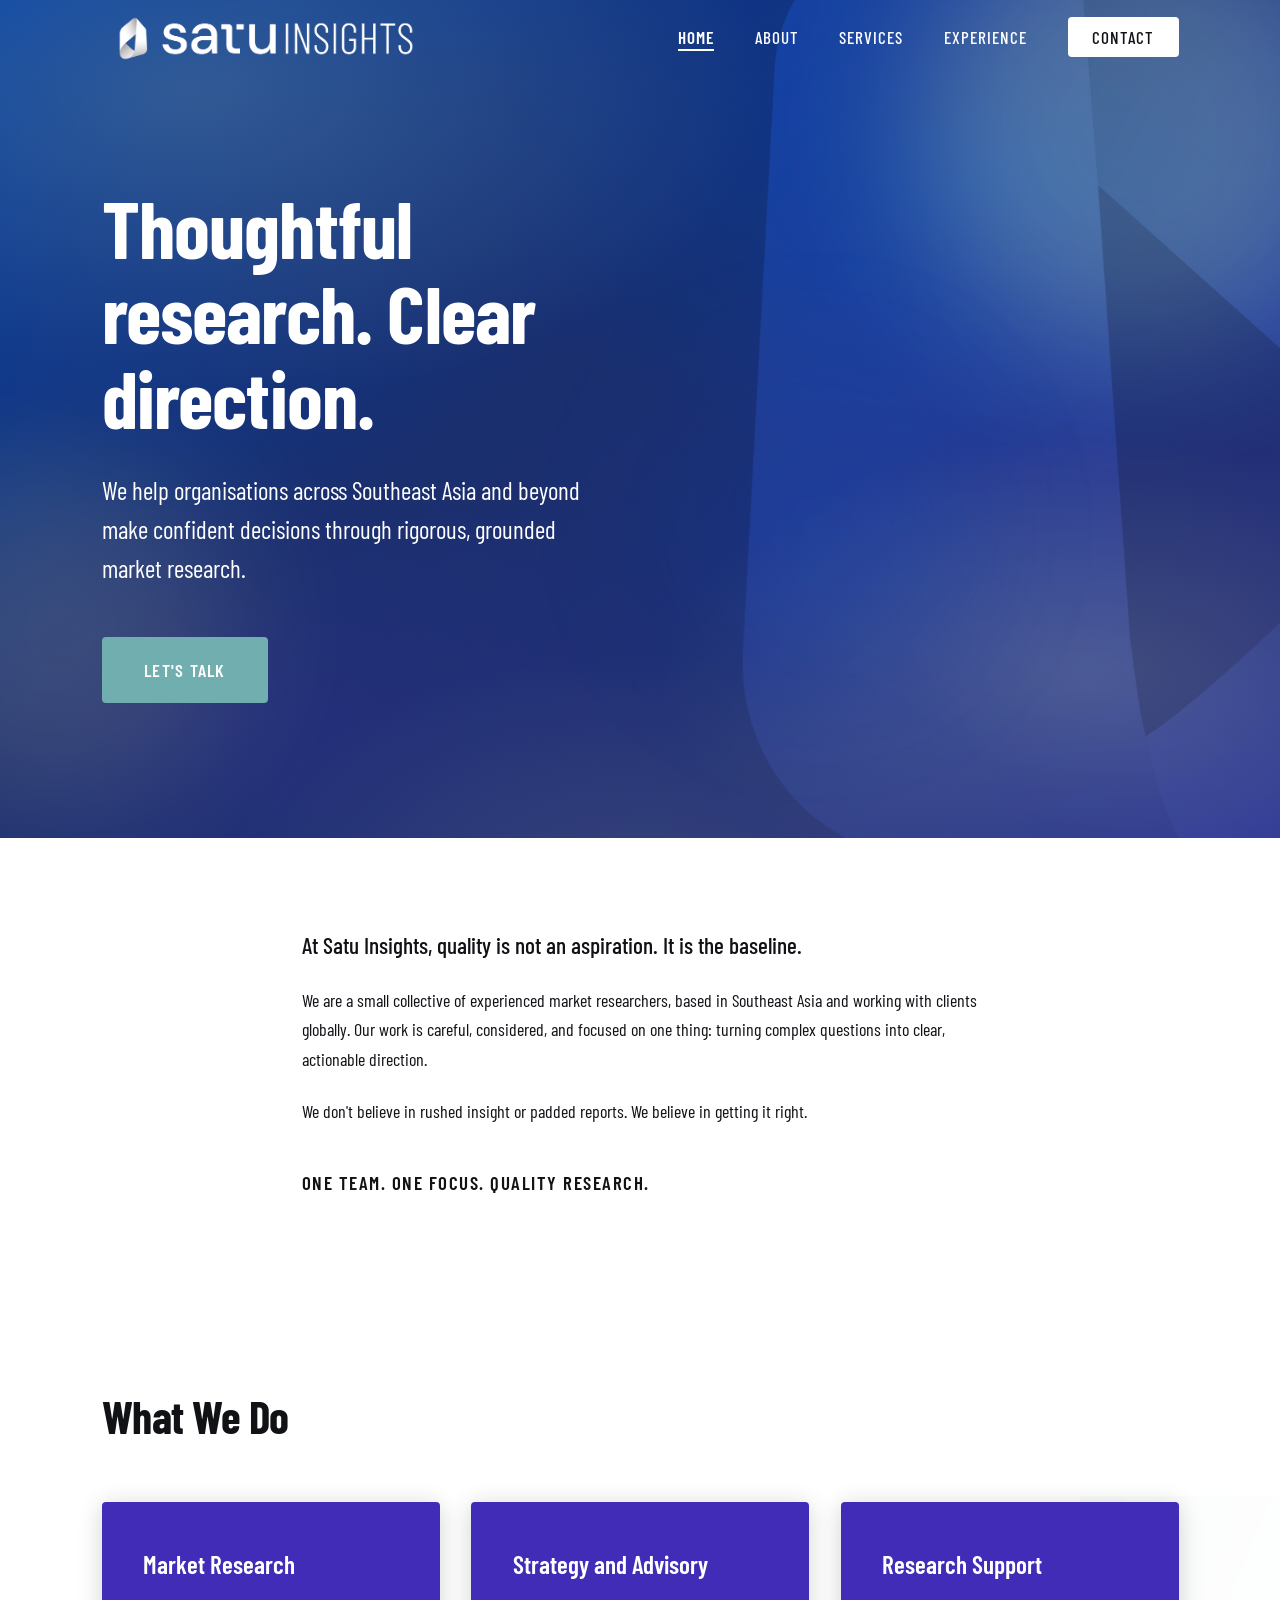
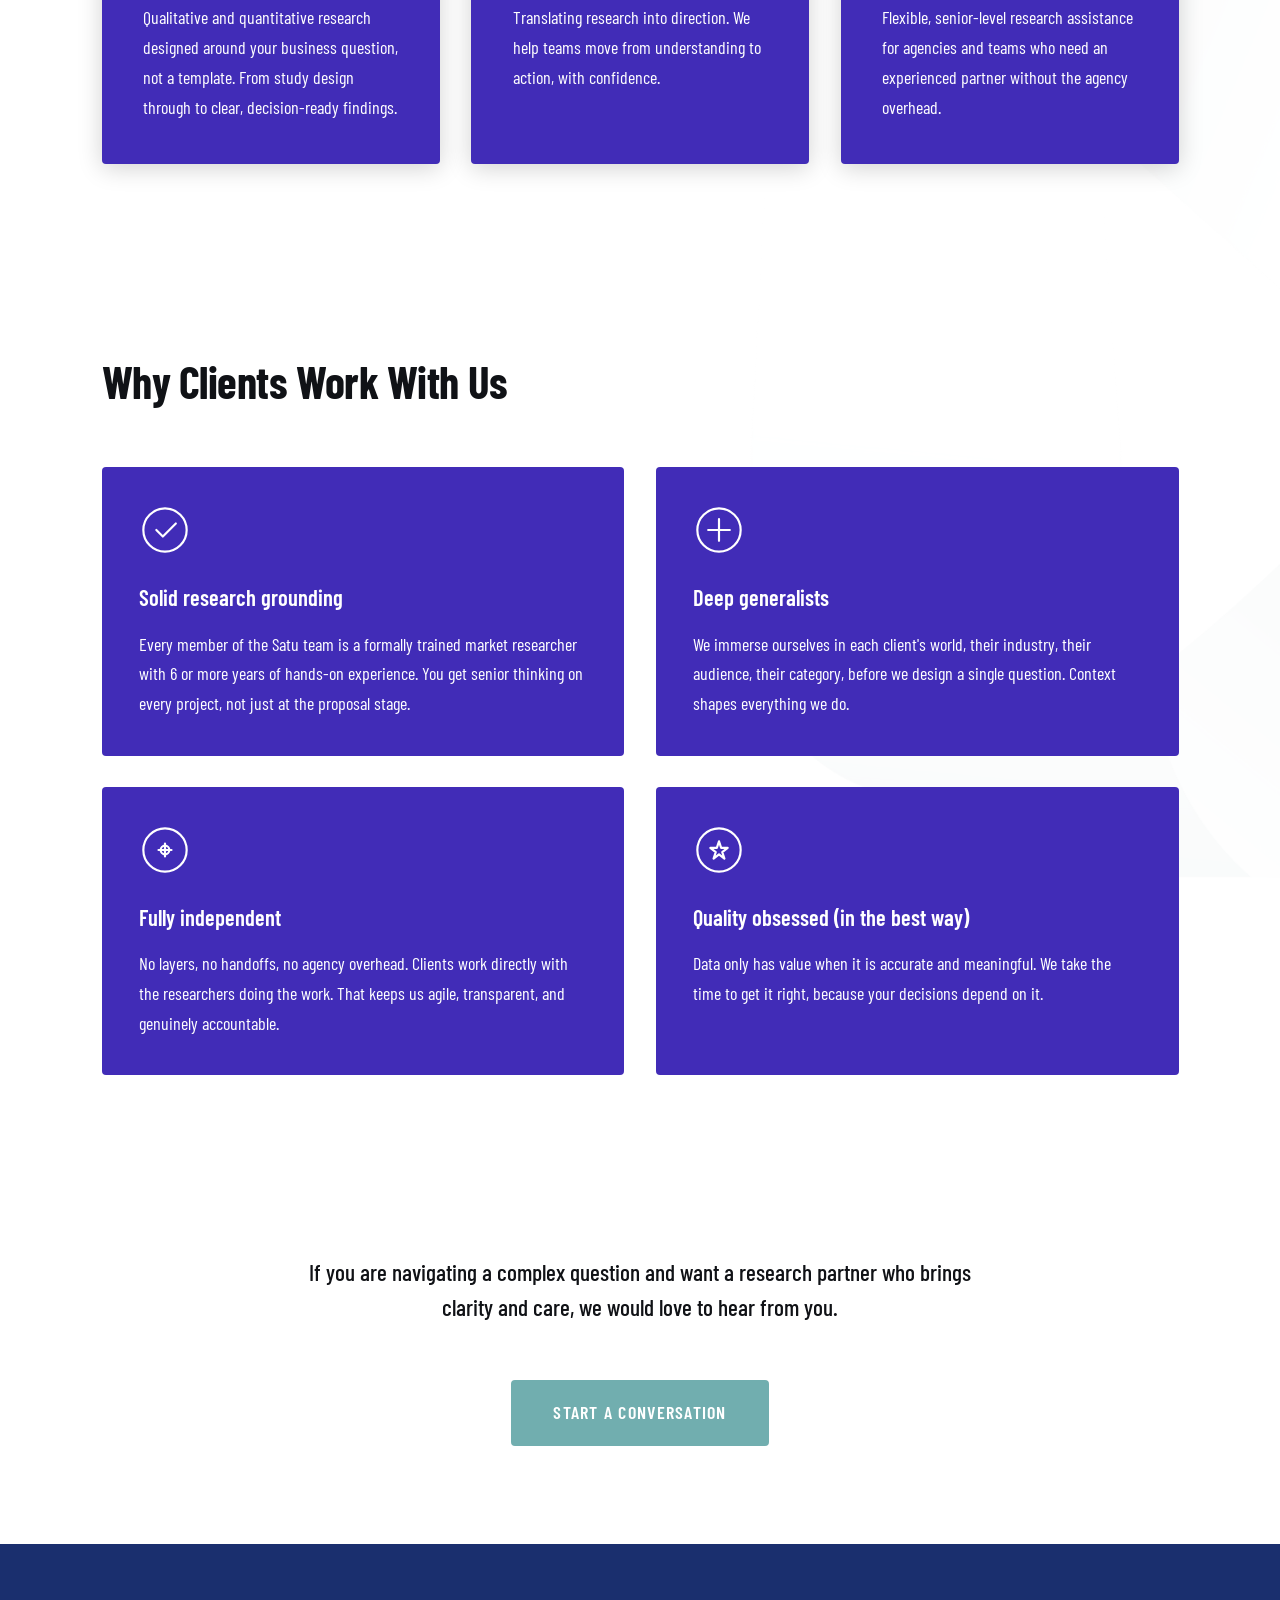
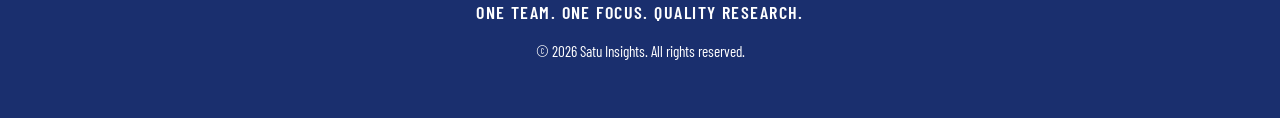
==== commit 1ca83383: "refactor: wrap main content sections and add global CSS styling" ====
--- a/index.html
+++ b/index.html
@@ -54,6 +54,7 @@
       </div>
     </section>
 
+    <div class="white-bg-wrapper">
     <section class="section">
       <div class="container narrow reveal">
         <p class="lead">At Satu Insights, quality is not an aspiration. It is the baseline.</p>
@@ -150,6 +151,7 @@
         <a href="contact.html" class="btn">Start a conversation</a>
       </div>
     </section>
+  </div>
   </main>
 
   <footer class="site-footer">
--- a/css/style.css
+++ b/css/style.css
@@ -1033,4 +1033,237 @@
     transform: none;
     animation: none;
   }
+}
+
+/* --- SATU INSIGHTS STYLE UPDATES --- */
+.site-nav a {
+  color: #FFFFFF;
+}
+
+.nav-cta {
+  background: #FFFFFF;
+  color: #101216 !important;
+}
+
+.nav-cta:hover,
+.nav-cta.active {
+  background: #f0f0f0;
+  color: #101216 !important;
+}
+
+.white-bg-wrapper {
+  background-color: #FFFFFF;
+  position: relative;
+}
+
+.white-bg-wrapper::before {
+  content: "";
+  position: absolute;
+  top: 0; left: 0; right: 0; bottom: 0;
+  background-image: url('../img/Picture1.png');
+  background-size: auto 110vh; /* Besar namun tidak memenuhi seluruh layar */
+  background-position: left center; /* Ditaruh di kiri, kemudian di-flip ke kanan */
+  background-repeat: no-repeat;
+  background-attachment: fixed;
+  transform: scaleX(-1); /* Mirror secara horizontal */
+  opacity: 0.06; /* Sedikit dinaikkan karena sekarang hanya di kanan */
+  pointer-events: none;
+  z-index: 0;
+}
+
+.white-bg-wrapper > * {
+  position: relative;
+  z-index: 1;
+}
+
+.section {
+  background-color: transparent;
+  color: #101216;
+}
+
+.site-footer {
+  background: transparent !important;
+  color: #FFFFFF !important;
+  border-top: none !important;
+}
+
+.section p,
+.lead,
+.section-title,
+.tagline,
+.sub-heading,
+.footer-tagline,
+.footer-copy,
+.founder-bio h3,
+.founder-bio p,
+.contact-direct h2,
+.contact-direct p,
+.bullet-list li {
+  color: #101216;
+}
+
+.founder-contact a,
+.contact-direct a,
+.closing-contact a {
+  color: #412CB7;
+}
+
+.footer-tagline,
+.footer-copy {
+  color: #FFFFFF !important;
+}
+
+.bullet-list li::before {
+  background: #412CB7;
+}
+
+.card,
+.value-card,
+.method-card,
+.industry-item,
+.feature,
+.service-block,
+.contact-form {
+  background-color: #412CB7 !important;
+  color: #FFFFFF !important;
+  border-color: transparent !important;
+}
+
+.card:hover,
+.value-card:hover,
+.method-card:hover,
+.industry-item:hover,
+.feature:hover {
+  background-color: #352396 !important;
+}
+
+.card h3,
+.value-card h3,
+.method-character h3,
+.industry-item h3,
+.feature h3,
+.service-block h2,
+.service-details h4 {
+  color: #FFFFFF !important;
+}
+
+.card p,
+.value-card p,
+.method-card p,
+.industry-item p,
+.feature p,
+.service-tagline {
+  color: #FFFFFF !important;
+}
+
+.feature-icon {
+  color: #FFFFFF !important;
+}
+
+/* Update inputs inside contact form for contrast */
+.form-group label {
+  color: #FFFFFF !important;
+}
+
+.form-group input,
+.form-group textarea {
+  background: rgba(255, 255, 255, 0.1) !important;
+  color: #FFFFFF !important;
+  border-color: rgba(255, 255, 255, 0.3) !important;
+}
+
+.form-group input::placeholder,
+.form-group textarea::placeholder {
+  color: rgba(255, 255, 255, 0.6) !important;
+}
+
+.form-group input:focus,
+.form-group textarea:focus {
+  border-color: #FFFFFF !important;
+  box-shadow: 0 0 0 3px rgba(255, 255, 255, 0.2) !important;
+}
+
+/* --- ADDITIONAL UPDATES --- */
+.hero h1,
+.page-hero h1,
+.hero-sub,
+.page-sub {
+  color: #FFFFFF !important;
+}
+
+.hero-sub,
+.page-sub {
+  opacity: 0;
+  transform: translateY(40px);
+  animation: heroFadeUp 1s cubic-bezier(0.4, 0, 0.2, 1) forwards;
+  animation-delay: 0.15s;
+}
+
+.site-nav a:hover,
+.site-nav a.active {
+  color: #FFFFFF !important;
+}
+
+.site-nav a::after {
+  background: #FFFFFF !important;
+}
+
+.service-block,
+.service-block *,
+.service-block .sub-heading,
+.service-block p,
+.service-block .bullet-list li {
+  color: #FFFFFF !important;
+}
+
+.service-block .bullet-list li::before {
+  background: #FFFFFF !important;
+}
+
+.btn {
+  background-color: #71AEAF !important;
+  border-color: #71AEAF !important;
+  color: #FFFFFF !important;
+}
+
+.btn:hover {
+  background-color: #5c9293 !important;
+  border-color: #5c9293 !important;
+}
+
+.site-header {
+  background: transparent !important;
+  border-bottom: none !important;
+  backdrop-filter: none !important;
+  -webkit-backdrop-filter: none !important;
+  box-shadow: none !important;
+}
+
+.site-header.is-scrolled {
+  background: rgba(26, 47, 110, 0.95) !important;
+  backdrop-filter: blur(14px) !important;
+  -webkit-backdrop-filter: blur(14px) !important;
+  box-shadow: var(--shadow-soft) !important;
+}
+
+.section+.section {
+  border-top: none !important;
+}
+
+.site-footer {
+  border-top: none !important;
+}
+
+.ambient-bg::after {
+  content: "";
+  position: absolute;
+  inset: 0;
+  background-image: url('../img/Picture1.png');
+  background-size: auto 110vh;
+  background-position: left center; /* Ditaruh di kiri lalu di-flip ke kanan */
+  background-repeat: no-repeat;
+  transform: scaleX(-1); /* Mirror secara horizontal */
+  mix-blend-mode: overlay;
+  opacity: 0.25;
+  pointer-events: none;
 }
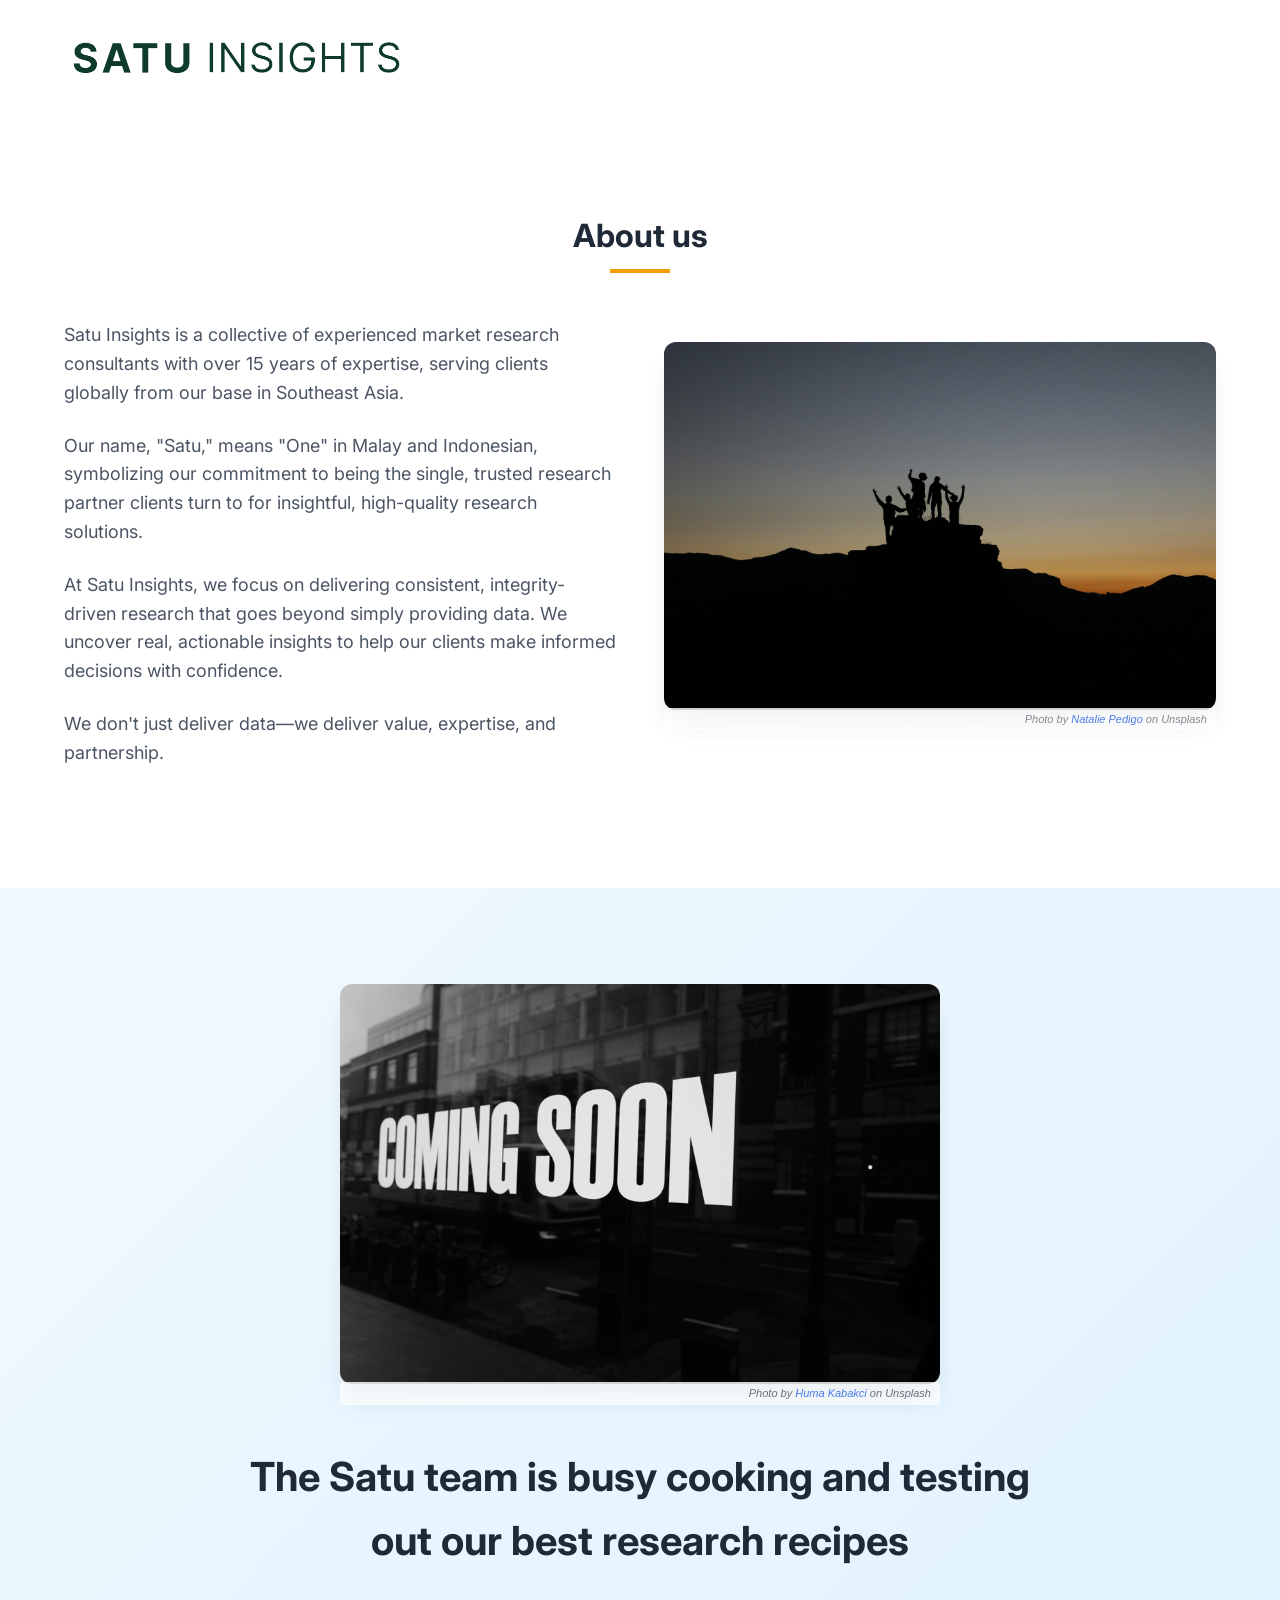
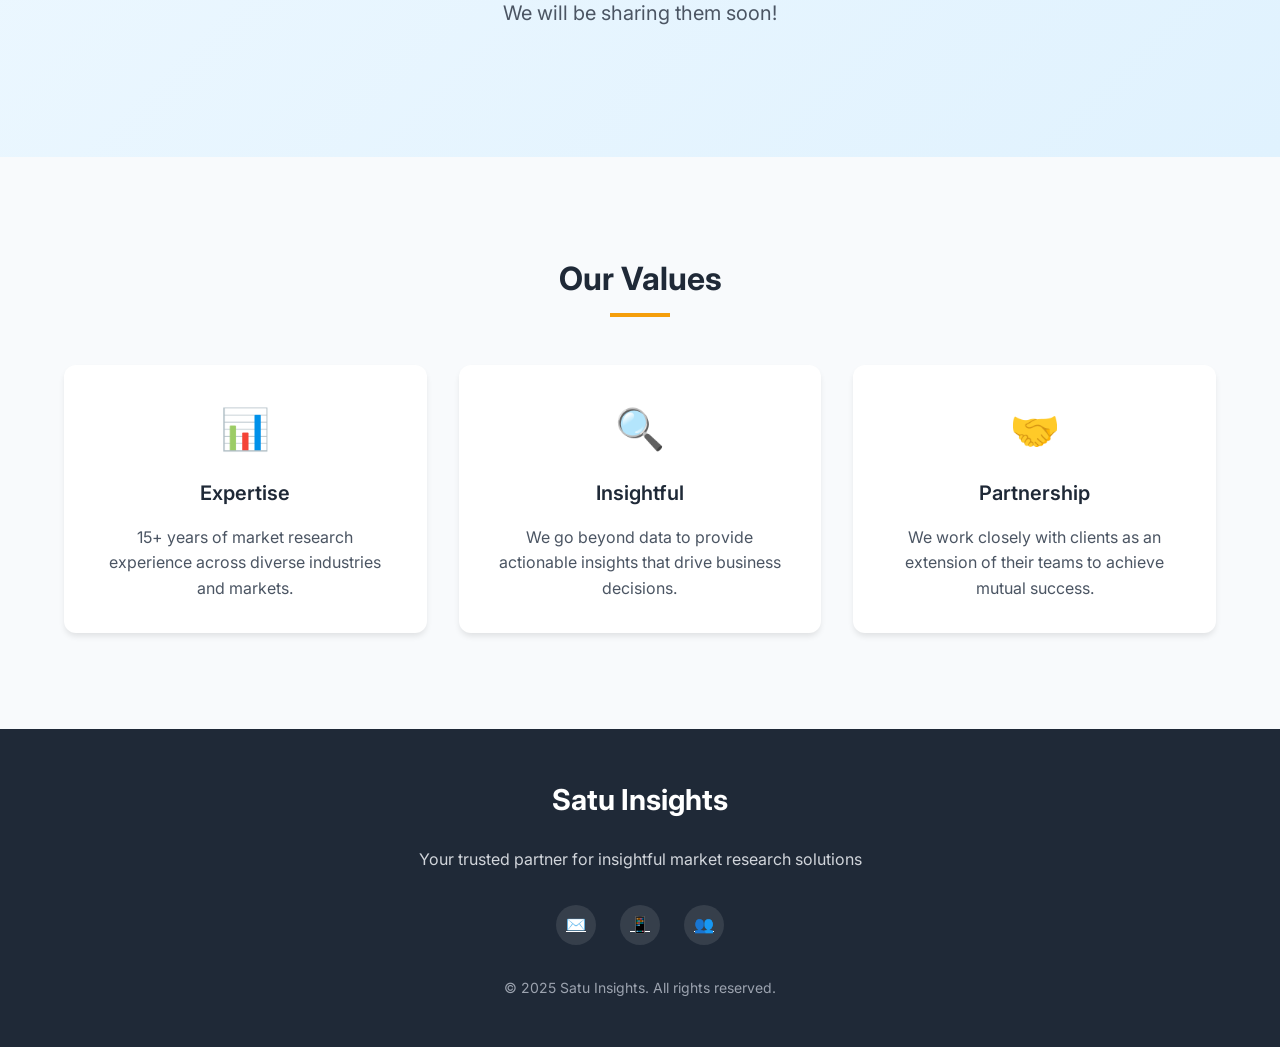
==== commit f3f7191a: "feat: replace website content with a responsive coming soon landing page and update assets" ====
--- a/index.html
+++ b/index.html
@@ -1,167 +1,453 @@
 <!DOCTYPE html>
 <html lang="en">
-
 <head>
-  <meta charset="UTF-8">
-  <meta name="viewport" content="width=device-width, initial-scale=1.0">
-  <title>Satu Insights | Market Research, Southeast Asia</title>
-  <meta name="description"
-    content="We help organisations across Southeast Asia and beyond make confident decisions through rigorous, grounded market research.">
-  <link rel="preconnect" href="https://fonts.googleapis.com">
-  <link rel="preconnect" href="https://fonts.gstatic.com" crossorigin>
-  <link href="https://fonts.googleapis.com/css2?family=Barlow+Condensed:wght@300;400;500;600;700&display=swap"
-    rel="stylesheet">
-  <link rel="icon" type="image/png" href="img/favicon.png">
-  <link rel="stylesheet" href="css/style.css">
+    <meta charset="UTF-8">
+    <meta name="viewport" content="width=device-width, initial-scale=1.0">
+    <title>Coming Soon - Satu Insights</title>
+    <link rel="preconnect" href="https://fonts.googleapis.com">
+    <link rel="preconnect" href="https://fonts.gstatic.com" crossorigin>
+    <link href="https://fonts.googleapis.com/css2?family=Inter:wght@300;400;500;600;700&display=swap" rel="stylesheet">
+    <style>
+        :root {
+            --primary: #2563eb;
+            --primary-dark: #1d4ed8;
+            --secondary: #4b5563;
+            --light: #f9fafb;
+            --dark: #1f2937;
+            --accent: #f59e0b;
+            --transition: all 0.3s ease;
+        }
+        
+        * {
+            margin: 0;
+            padding: 0;
+            box-sizing: border-box;
+        }
+        
+        body {
+            font-family: 'Inter', sans-serif;
+            color: var(--dark);
+            line-height: 1.6;
+            background-color: var(--light);
+        }
+        
+        .container {
+            width: 100%;
+            max-width: 1200px;
+            margin: 0 auto;
+            padding: 0 1.5rem;
+        }
+
+        .image-credit {
+            font-size: 11px !important;
+            color: #6b7280;
+            text-align: right;
+            margin-top: 2px;
+            margin-bottom: 0;
+            padding: 4px 8px;
+            background: rgba(255, 255, 255, 0.9);
+            border-radius: 4px;
+            backdrop-filter: blur(10px);
+            border: 1px solid rgba(255, 255, 255, 0.2);
+            font-style: italic;
+            opacity: 0.8;
+            transition: opacity 0.2s ease;
+            line-height: 1.2;
+            font-weight: normal;
+        }
+
+        .image-credit:hover {
+            opacity: 1;
+        }
+
+        .image-credit a {
+            color: var(--primary);
+            text-decoration: none;
+            font-weight: 500;
+        }
+
+        .image-credit a:hover {
+            text-decoration: underline;
+        }
+
+        .image-container {
+            position: relative;
+            margin-bottom: 2.5rem;
+        }
+
+        .image-container .image-credit {
+            margin-top: -2px;
+        }
+        
+        /* Header */
+        header {
+            padding: 2rem 0;
+            background-color: white;
+            box-shadow: 0 4px 6px -1px rgba(0, 0, 0, 0.1);
+        }
+        
+        .logo {
+            font-size: 1.8rem;
+            font-weight: 700;
+            color: var(--primary);
+            display: flex;
+            align-items: center;
+        }
+
+		.logo img {
+		    height: 50px;
+		    width: auto;
+		    display: block;
+		}
+        
+        /* Hero Section */
+        .hero {
+            padding: 6rem 0;
+            text-align: center;
+            position: relative;
+            overflow: hidden;
+            background: linear-gradient(135deg, #f0f9ff 0%, #e0f2fe 100%);
+        }
+        
+        .hero-image {
+            border-radius: 12px;
+            overflow: hidden;
+            box-shadow: 0 20px 25px -5px rgba(0, 0, 0, 0.1);
+            max-width: 600px;
+            margin-left: auto;
+            margin-right: auto;
+            margin-bottom: 0;
+        }
+        
+        .hero-image img {
+            width: 100%;
+            height: auto;
+            display: block;
+        }
+        
+        .hero h1 {
+            font-size: 2.5rem;
+            font-weight: 700;
+            margin-bottom: 1.5rem;
+            color: var(--dark);
+            max-width: 800px;
+            margin-left: auto;
+            margin-right: auto;
+        }
+        
+        .hero p {
+            font-size: 1.25rem;
+            margin-bottom: 2rem;
+            color: var(--secondary);
+            max-width: 600px;
+            margin-left: auto;
+            margin-right: auto;
+        }
+        
+        .countdown {
+            display: flex;
+            justify-content: center;
+            gap: 1.5rem;
+            margin-top: 3rem;
+            margin-bottom: 2rem;
+        }
+        
+        .countdown-item {
+            background: white;
+            padding: 1.5rem;
+            border-radius: 12px;
+            min-width: 100px;
+            box-shadow: 0 4px 6px -1px rgba(0, 0, 0, 0.1);
+        }
+        
+        .countdown-number {
+            font-size: 2.5rem;
+            font-weight: 700;
+            color: var(--primary);
+        }
+        
+        .countdown-label {
+            font-size: 0.875rem;
+            color: var(--secondary);
+            text-transform: uppercase;
+        }
+        
+        /* About Section */
+        .about {
+            padding: 6rem 0;
+            background-color: white;
+        }
+        
+        .section-title {
+            font-size: 2rem;
+            font-weight: 700;
+            text-align: center;
+            margin-bottom: 3rem;
+            color: var(--dark);
+            position: relative;
+        }
+        
+        .section-title:after {
+            content: '';
+            display: block;
+            width: 60px;
+            height: 4px;
+            background-color: var(--accent);
+            margin: 0.5rem auto;
+        }
+        
+        .about-content {
+            display: grid;
+            grid-template-columns: 1fr 1fr;
+            gap: 3rem;
+            align-items: center;
+        }
+        
+        .about-text {
+            font-size: 1.125rem;
+            color: var(--secondary);
+        }
+        
+        .about-text p {
+            margin-bottom: 1.5rem;
+        }
+        
+        .about-image {
+            border-radius: 12px;
+            overflow: hidden;
+            box-shadow: 0 20px 25px -5px rgba(0, 0, 0, 0.1);
+        }
+        
+        .about-image img {
+            width: 100%;
+            height: auto;
+            display: block;
+        }
+        
+        /* Values Section */
+        .values {
+            padding: 6rem 0;
+            background-color: #f8fafc;
+        }
+        
+        .values-grid {
+            display: grid;
+            grid-template-columns: repeat(3, 1fr);
+            gap: 2rem;
+            margin-top: 3rem;
+        }
+        
+        .value-card {
+            background: white;
+            padding: 2rem;
+            border-radius: 12px;
+            text-align: center;
+            box-shadow: 0 4px 6px -1px rgba(0, 0, 0, 0.1);
+            transition: var(--transition);
+        }
+        
+        .value-card:hover {
+            transform: translateY(-5px);
+            box-shadow: 0 20px 25px -5px rgba(0, 0, 0, 0.1);
+        }
+        
+        .value-icon {
+            font-size: 2.5rem;
+            margin-bottom: 1rem;
+            color: var(--primary);
+        }
+        
+        .value-title {
+            font-size: 1.25rem;
+            font-weight: 600;
+            margin-bottom: 1rem;
+            color: var(--dark);
+        }
+        
+        .value-desc {
+            color: var(--secondary);
+        }
+        
+        /* Footer */
+        footer {
+            padding: 3rem 0;
+            background-color: var(--dark);
+            color: white;
+            text-align: center;
+        }
+        
+        .footer-logo {
+            font-size: 1.8rem;
+            font-weight: 700;
+            color: white;
+            margin-bottom: 1.5rem;
+            display: inline-block;
+        }
+        
+        .footer-text {
+            color: #d1d5db;
+            max-width: 600px;
+            margin: 0 auto 2rem;
+        }
+        
+        .social-links {
+            display: flex;
+            justify-content: center;
+            gap: 1.5rem;
+            margin-bottom: 2rem;
+        }
+        
+        .social-link {
+            display: flex;
+            align-items: center;
+            justify-content: center;
+            width: 40px;
+            height: 40px;
+            border-radius: 50%;
+            background-color: rgba(255, 255, 255, 0.1);
+            color: white;
+            transition: var(--transition);
+        }
+        
+        .social-link:hover {
+            background-color: var(--primary);
+            transform: translateY(-3px);
+        }
+        
+        .copyright {
+            color: #9ca3af;
+            font-size: 0.875rem;
+        }
+        
+        /* Responsive Design */
+        @media (max-width: 968px) {
+            .about-content {
+                grid-template-columns: 1fr;
+            }
+            
+            .values-grid {
+                grid-template-columns: repeat(2, 1fr);
+            }
+        }
+        
+        @media (max-width: 640px) {
+            .hero h1 {
+                font-size: 2rem;
+            }
+            
+            .countdown {
+                flex-wrap: wrap;
+            }
+            
+            .values-grid {
+                grid-template-columns: 1fr;
+            }
+            
+            .section-title {
+                font-size: 1.75rem;
+            }
+
+            .image-credit {
+                text-align: center;
+                font-size: 10px;
+            }
+        }
+    </style>
 </head>
-
 <body>
-  <div class="ambient-bg" aria-hidden="true">
-    <span class="blob blob-1"></span>
-    <span class="blob blob-2"></span>
-    <span class="blob blob-3"></span>
-  </div>
-
-  <header class="site-header">
-    <div class="container header-inner">
-      <a href="index.html" class="logo">
-        <img src="img/logo.png" alt="Satu Insights Logo" class="logo-img">
-      </a>
-      <button class="nav-toggle" aria-label="Open menu" aria-expanded="false">
-        <span></span>
-        <span></span>
-        <span></span>
-      </button>
-      <nav class="site-nav" aria-label="Main navigation">
-        <ul>
-          <li><a href="index.html" class="active">Home</a></li>
-          <li><a href="about.html">About</a></li>
-          <li><a href="services.html">Services</a></li>
-          <li><a href="experience.html">Experience</a></li>
-          <li><a href="contact.html" class="nav-cta">Contact</a></li>
-        </ul>
-      </nav>
-    </div>
-  </header>
-
-  <main>
+    <!-- Header -->
+	<header>
+	    <div class="container">
+	        <div class="logo">
+			    <img src="logo.png" alt="Satu Insights Logo">
+			</div>
+	    </div>
+	</header>
+
+	<!-- About Section -->
+    <section class="about">
+        <div class="container">
+            <h2 class="section-title">About us</h2>
+            
+            <div class="about-content">
+                <div class="about-text">
+                    <p>Satu Insights is a collective of experienced market research consultants with over 15 years of expertise, serving clients globally from our base in Southeast Asia.</p>
+                    <p>Our name, "Satu," means "One" in Malay and Indonesian, symbolizing our commitment to being the single, trusted research partner clients turn to for insightful, high-quality research solutions.</p>
+                    <p>At Satu Insights, we focus on delivering consistent, integrity-driven research that goes beyond simply providing data. We uncover real, actionable insights to help our clients make informed decisions with confidence.</p>
+                    <p>We don't just deliver data—we deliver value, expertise, and partnership.</p>
+                </div>
+                
+                <div class="image-container">
+                    <div class="about-image">
+				        <img src="picture2.jpeg" alt="Research team presenting insights to clients">
+				    </div>
+                    <p class="image-credit">
+                        Photo by <a href="https://unsplash.com/@natalie_pedigo" target="_blank" rel="noopener noreferrer">Natalie Pedigo</a> on Unsplash
+                    </p>
+                </div>
+            </div>
+        </div>
+    </section>
+    
+    <!-- Hero Section -->
     <section class="hero">
-      <div class="container">
-        <h1 class="hero-animate">Thoughtful research. Clear direction.</h1>
-        <p class="hero-sub hero-animate hero-animate-delay-1">We help organisations across Southeast Asia and beyond
-          make confident decisions through rigorous, grounded market research.</p>
-        <a href="contact.html" class="btn hero-animate hero-animate-delay-2">Let's talk</a>
-      </div>
+        <div class="container">
+            <div class="image-container">
+                <div class="hero-image">
+			        <img src="picture1.png" alt="Research team collaborating on data analysis">
+			    </div>
+                <p class="image-credit">
+                    Photo by <a href="https://unsplash.com/@humakabakci" target="_blank" rel="noopener noreferrer">Huma Kabakci</a> on Unsplash
+                </p>
+            </div>
+            
+            <h1>The Satu team is busy cooking and testing out our best research recipes</h1>
+            <p>We will be sharing them soon!</p>
+        </div>
     </section>
-
-    <div class="white-bg-wrapper">
-    <section class="section">
-      <div class="container narrow reveal">
-        <p class="lead">At Satu Insights, quality is not an aspiration. It is the baseline.</p>
-        <p>We are a small collective of experienced market researchers, based in Southeast Asia and working with clients
-          globally. Our work is careful, considered, and focused on one thing: turning complex questions into clear,
-          actionable direction.</p>
-        <p>We don't believe in rushed insight or padded reports. We believe in getting it right.</p>
-        <p class="tagline">One Team. One Focus. Quality Research.</p>
-      </div>
+    
+    <!-- Values Section -->
+    <section class="values">
+        <div class="container">
+            <h2 class="section-title">Our Values</h2>
+            
+            <div class="values-grid">
+                <div class="value-card">
+                    <div class="value-icon">📊</div>
+                    <h3 class="value-title">Expertise</h3>
+                    <p class="value-desc">15+ years of market research experience across diverse industries and markets.</p>
+                </div>
+                
+                <div class="value-card">
+                    <div class="value-icon">🔍</div>
+                    <h3 class="value-title">Insightful</h3>
+                    <p class="value-desc">We go beyond data to provide actionable insights that drive business decisions.</p>
+                </div>
+                
+                <div class="value-card">
+                    <div class="value-icon">🤝</div>
+                    <h3 class="value-title">Partnership</h3>
+                    <p class="value-desc">We work closely with clients as an extension of their teams to achieve mutual success.</p>
+                </div>
+            </div>
+        </div>
     </section>
-
-    <section class="section">
-      <div class="container">
-        <h2 class="section-title reveal">What We Do</h2>
-        <div class="card-grid card-grid-3">
-          <article class="card">
-            <h3>Market Research</h3>
-            <p>Qualitative and quantitative research designed around your business question, not a template. From study
-              design through to clear, decision-ready findings.</p>
-          </article>
-          <article class="card">
-            <h3>Strategy and Advisory</h3>
-            <p>Translating research into direction. We help teams move from understanding to action, with confidence.
-            </p>
-          </article>
-          <article class="card">
-            <h3>Research Support</h3>
-            <p>Flexible, senior-level research assistance for agencies and teams who need an experienced partner without
-              the agency overhead.</p>
-          </article>
+    
+    <!-- Footer -->
+    <footer>
+        <div class="container">
+            <div class="footer-logo">Satu Insights</div>
+            
+            <p class="footer-text">Your trusted partner for insightful market research solutions</p>
+            
+            <div class="social-links">
+                <a href="#" class="social-link">✉️</a>
+                <a href="#" class="social-link">📱</a>
+                <a href="#" class="social-link">👥</a>
+            </div>
+            
+            <p class="copyright">© 2025 Satu Insights. All rights reserved.</p>
         </div>
-      </div>
-    </section>
-
-    <section class="section">
-      <div class="container">
-        <h2 class="section-title reveal">Why Clients Work With Us</h2>
-        <div class="card-grid card-grid-2">
-          <article class="feature">
-            <div class="feature-icon" aria-hidden="true">
-              <svg viewBox="0 0 48 48" fill="none" xmlns="http://www.w3.org/2000/svg">
-                <circle cx="24" cy="24" r="20" stroke="currentColor" stroke-width="2" />
-                <path d="M16 24l6 6 12-12" stroke="currentColor" stroke-width="2" stroke-linecap="round"
-                  stroke-linejoin="round" />
-              </svg>
-            </div>
-            <h3>Solid research grounding</h3>
-            <p>Every member of the Satu team is a formally trained market researcher with 6 or more years of hands-on
-              experience. You get senior thinking on every project, not just at the proposal stage.</p>
-          </article>
-          <article class="feature">
-            <div class="feature-icon" aria-hidden="true">
-              <svg viewBox="0 0 48 48" fill="none" xmlns="http://www.w3.org/2000/svg">
-                <circle cx="24" cy="24" r="20" stroke="currentColor" stroke-width="2" />
-                <path d="M24 14v20M14 24h20" stroke="currentColor" stroke-width="2" stroke-linecap="round" />
-              </svg>
-            </div>
-            <h3>Deep generalists</h3>
-            <p>We immerse ourselves in each client's world, their industry, their audience, their category, before we
-              design a single question. Context shapes everything we do.</p>
-          </article>
-          <article class="feature">
-            <div class="feature-icon" aria-hidden="true">
-              <svg viewBox="0 0 48 48" fill="none" xmlns="http://www.w3.org/2000/svg">
-                <circle cx="24" cy="24" r="20" stroke="currentColor" stroke-width="2" />
-                <path d="M18 24h12M24 18v12" stroke="currentColor" stroke-width="2" stroke-linecap="round" />
-                <circle cx="24" cy="24" r="4" stroke="currentColor" stroke-width="2" />
-              </svg>
-            </div>
-            <h3>Fully independent</h3>
-            <p>No layers, no handoffs, no agency overhead. Clients work directly with the researchers doing the work.
-              That keeps us agile, transparent, and genuinely accountable.</p>
-          </article>
-          <article class="feature">
-            <div class="feature-icon" aria-hidden="true">
-              <svg viewBox="0 0 48 48" fill="none" xmlns="http://www.w3.org/2000/svg">
-                <circle cx="24" cy="24" r="20" stroke="currentColor" stroke-width="2" />
-                <path d="M24 16l2 6h6l-5 4 2 6-5-4-5 4 2-6-5-4h6l2-6z" stroke="currentColor" stroke-width="2"
-                  stroke-linejoin="round" />
-              </svg>
-            </div>
-            <h3>Quality obsessed (in the best way)</h3>
-            <p>Data only has value when it is accurate and meaningful. We take the time to get it right, because your
-              decisions depend on it.</p>
-          </article>
-        </div>
-      </div>
-    </section>
-
-    <section class="section cta-section">
-      <div class="container narrow text-center reveal">
-        <p class="lead">If you are navigating a complex question and want a research partner who brings clarity and
-          care, we would love to hear from you.</p>
-        <a href="contact.html" class="btn">Start a conversation</a>
-      </div>
-    </section>
-  </div>
-  </main>
-
-  <footer class="site-footer">
-    <div class="container footer-inner">
-      <p class="footer-tagline">One Team. One Focus. Quality Research.</p>
-      <p class="footer-copy">&copy; 2026 Satu Insights. All rights reserved.</p>
-    </div>
-  </footer>
-
-  <script src="js/main.js"></script>
+    </footer>
 </body>
-
-</html>+</html>
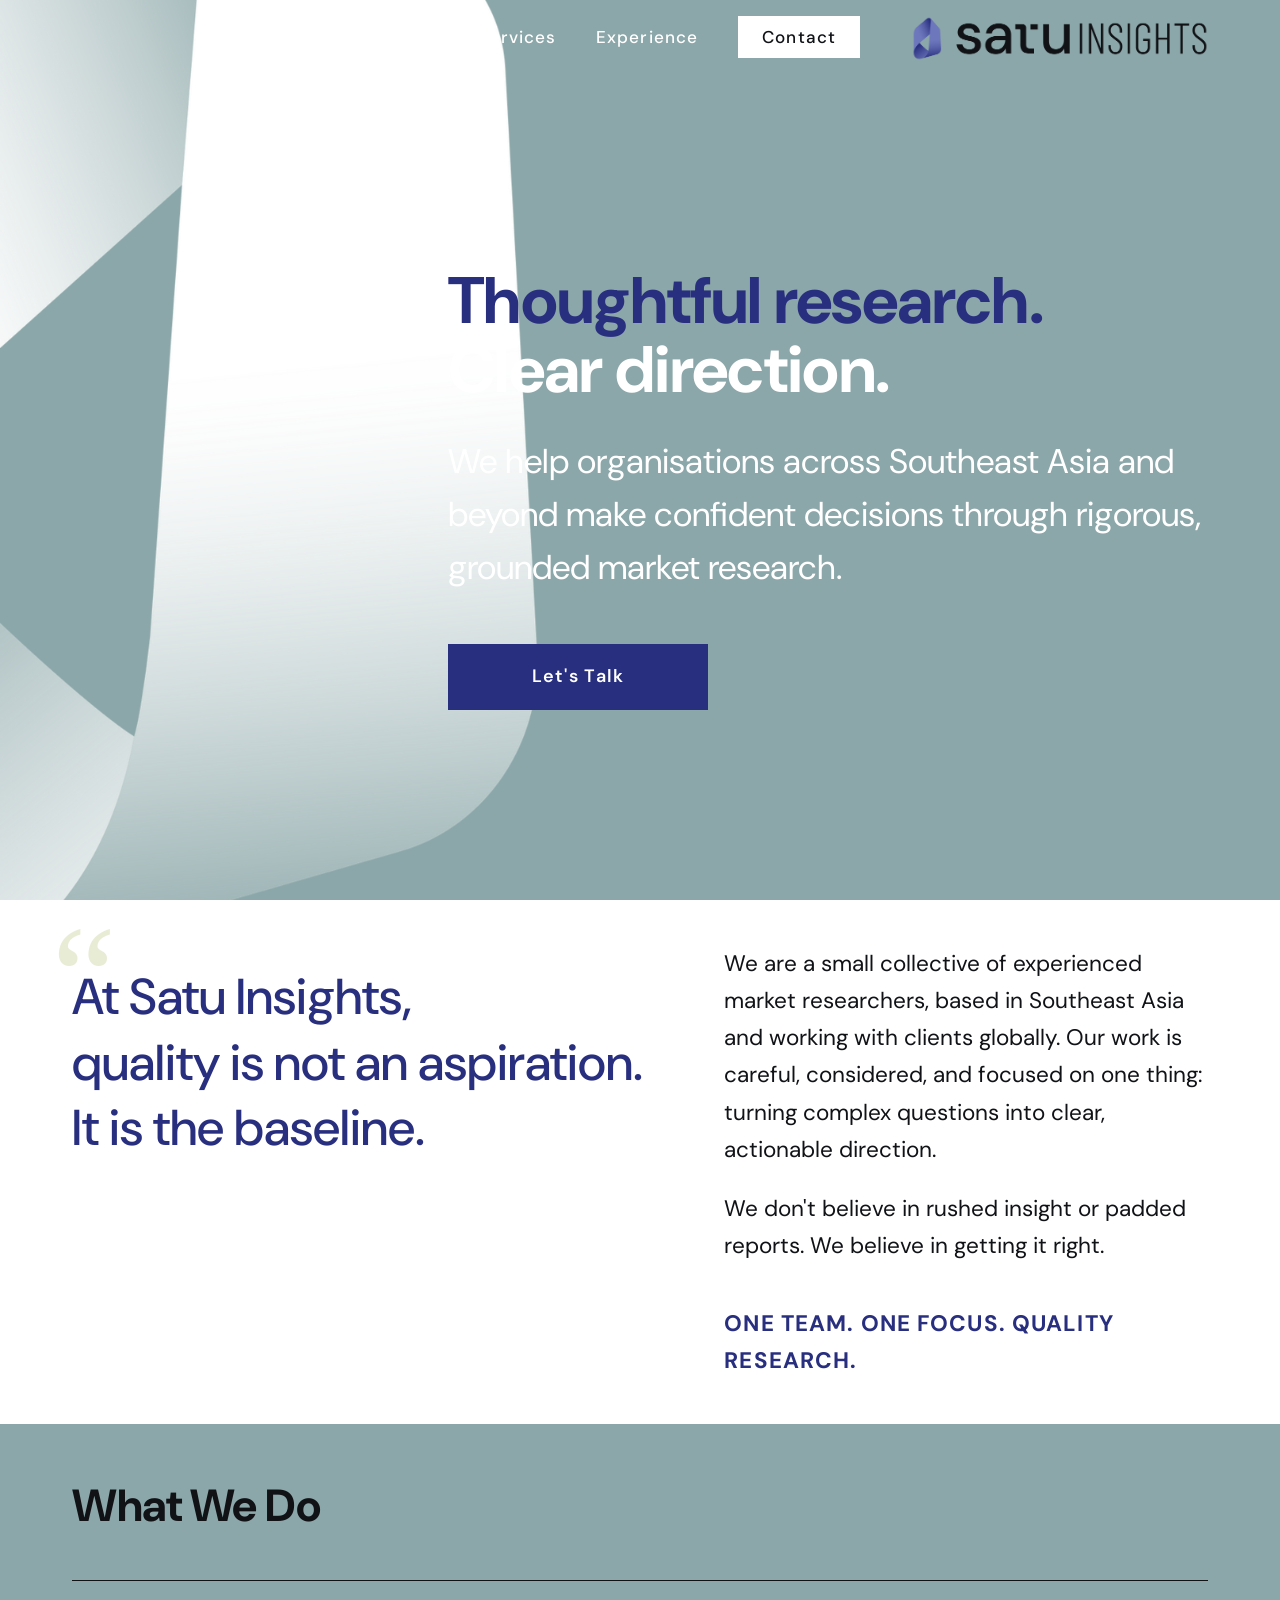
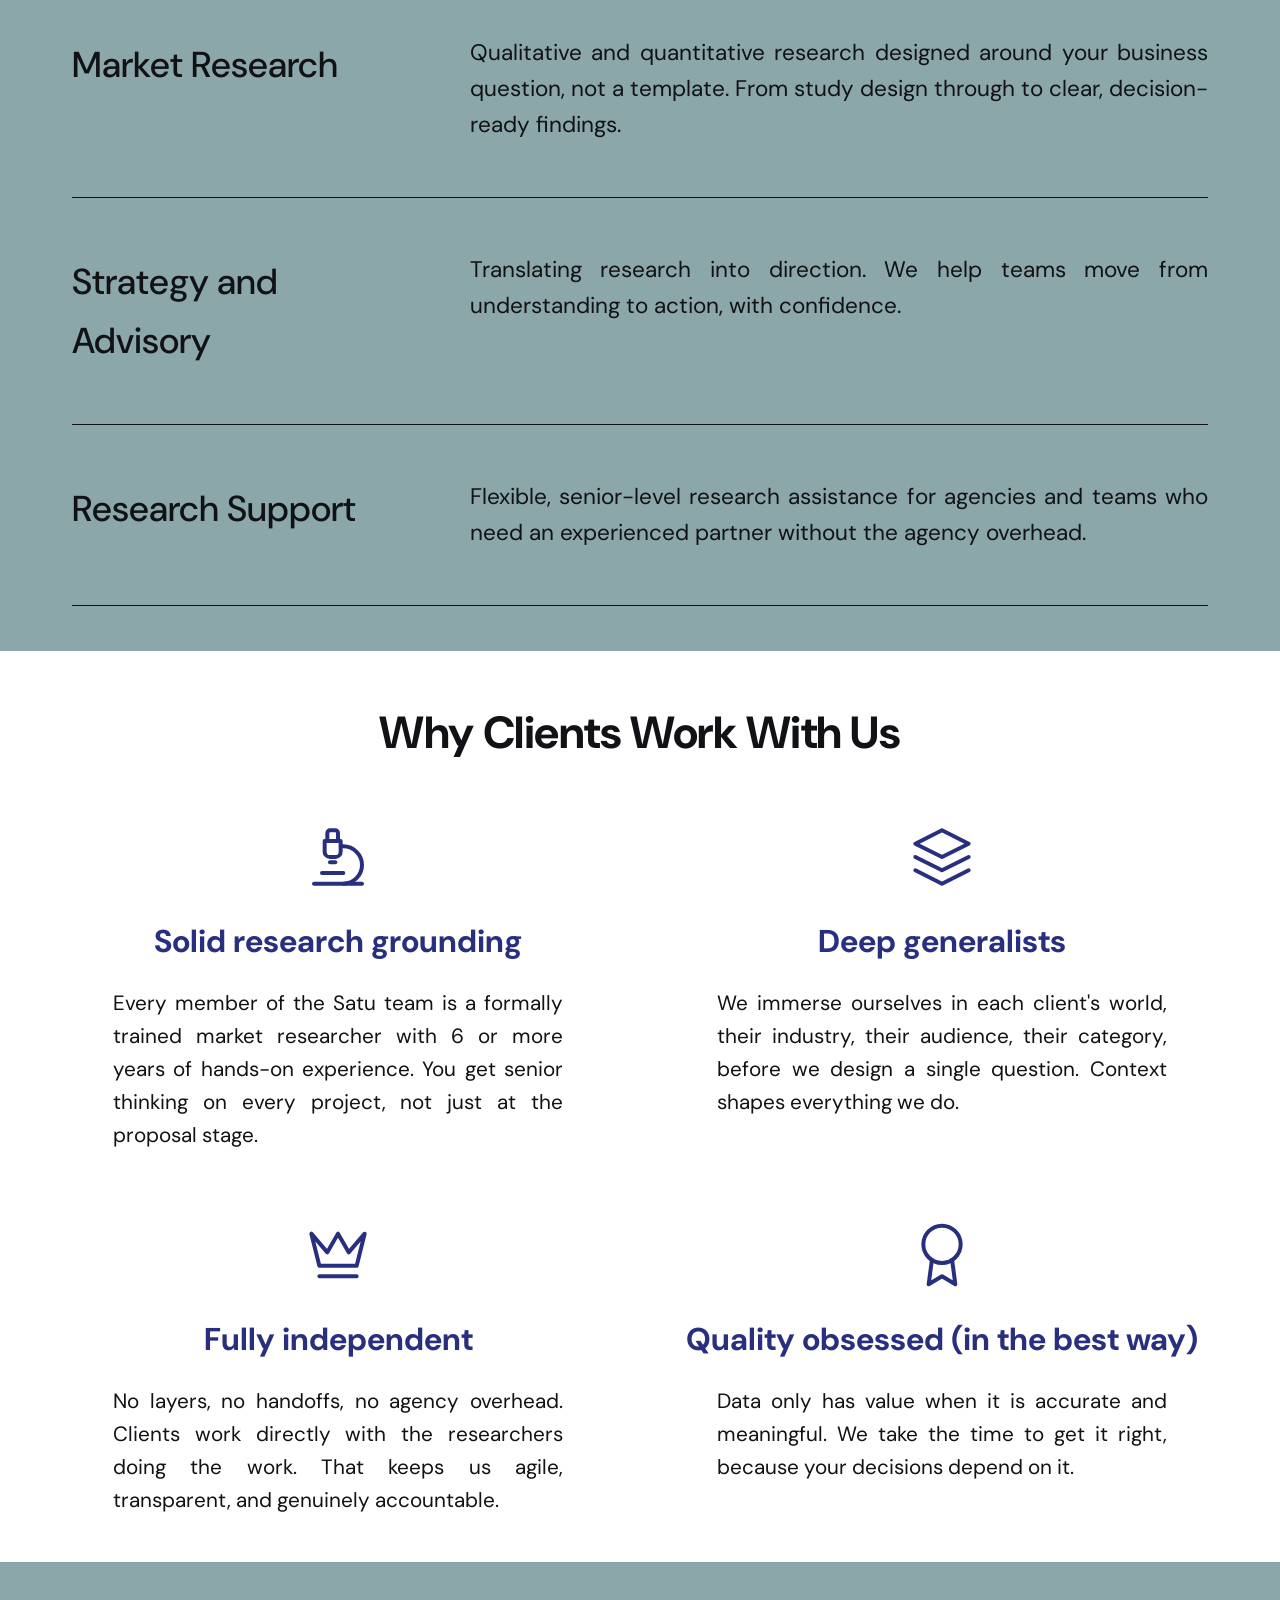
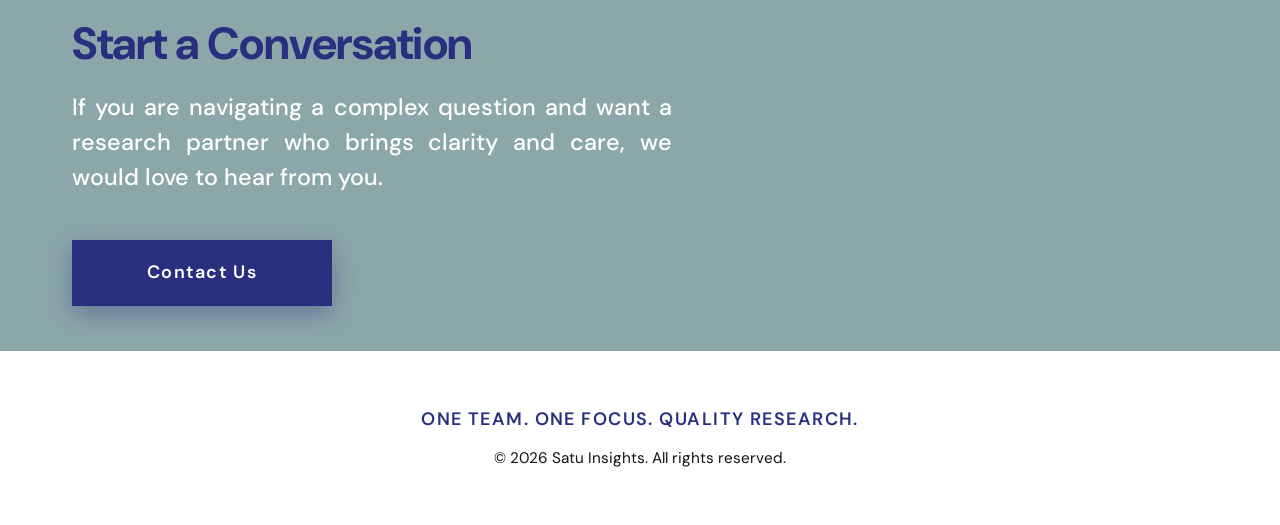
==== commit 91449758: "[ADD] ++ Deploy New Website Satu Insights" ====
--- a/index.html
+++ b/index.html
@@ -1,453 +1,176 @@
 <!DOCTYPE html>
 <html lang="en">
+
 <head>
-    <meta charset="UTF-8">
-    <meta name="viewport" content="width=device-width, initial-scale=1.0">
-    <title>Coming Soon - Satu Insights</title>
-    <link rel="preconnect" href="https://fonts.googleapis.com">
-    <link rel="preconnect" href="https://fonts.gstatic.com" crossorigin>
-    <link href="https://fonts.googleapis.com/css2?family=Inter:wght@300;400;500;600;700&display=swap" rel="stylesheet">
-    <style>
-        :root {
-            --primary: #2563eb;
-            --primary-dark: #1d4ed8;
-            --secondary: #4b5563;
-            --light: #f9fafb;
-            --dark: #1f2937;
-            --accent: #f59e0b;
-            --transition: all 0.3s ease;
-        }
-        
-        * {
-            margin: 0;
-            padding: 0;
-            box-sizing: border-box;
-        }
-        
-        body {
-            font-family: 'Inter', sans-serif;
-            color: var(--dark);
-            line-height: 1.6;
-            background-color: var(--light);
-        }
-        
-        .container {
-            width: 100%;
-            max-width: 1200px;
-            margin: 0 auto;
-            padding: 0 1.5rem;
-        }
+  <meta charset="UTF-8">
+  <meta name="viewport" content="width=device-width, initial-scale=1.0">
+  <title>Satu Insights | Market Research, Southeast Asia</title>
+  <meta name="description"
+    content="We help organisations across Southeast Asia and beyond make confident decisions through rigorous, grounded market research.">
+  <link rel="preconnect" href="https://fonts.googleapis.com">
+  <link rel="preconnect" href="https://fonts.gstatic.com" crossorigin>
+  <link href="https://fonts.googleapis.com/css2?family=DM+Sans:wght@400;500;600;700&display=swap" rel="stylesheet">
+  <link rel="icon" type="image/png" href="img/favicon.png">
+  <link rel="stylesheet" href="css/style.css">
+</head>
 
-        .image-credit {
-            font-size: 11px !important;
-            color: #6b7280;
-            text-align: right;
-            margin-top: 2px;
-            margin-bottom: 0;
-            padding: 4px 8px;
-            background: rgba(255, 255, 255, 0.9);
-            border-radius: 4px;
-            backdrop-filter: blur(10px);
-            border: 1px solid rgba(255, 255, 255, 0.2);
-            font-style: italic;
-            opacity: 0.8;
-            transition: opacity 0.2s ease;
-            line-height: 1.2;
-            font-weight: normal;
-        }
+<body>
+  <div class="ambient-bg" aria-hidden="true">
+    <span class="blob blob-1"></span>
+    <span class="blob blob-2"></span>
+    <span class="blob blob-3"></span>
+  </div>
 
-        .image-credit:hover {
-            opacity: 1;
-        }
+  <header class="site-header">
+    <div class="container header-inner">
+      <a href="index.html" class="logo">
+        <img src="img/logo.png" alt="Satu Insights Logo" class="logo-img">
+      </a>
+      <button class="nav-toggle" aria-label="Open menu" aria-expanded="false">
+        <span></span>
+        <span></span>
+        <span></span>
+      </button>
+      <nav class="site-nav" aria-label="Main navigation">
+        <ul>
+          <li><a href="index.html" class="active">Home</a></li>
+          <li><a href="about.html">About</a></li>
+          <li><a href="services.html">Services</a></li>
+          <li><a href="experience.html">Experience</a></li>
+          <li><a href="contact.html" class="nav-cta">Contact</a></li>
+        </ul>
+      </nav>
+    </div>
+  </header>
 
-        .image-credit a {
-            color: var(--primary);
-            text-decoration: none;
-            font-weight: 500;
-        }
+  <main>
+    <section class="hero">
+      <div class="container">
+        <h1 class="hero-animate"><span style="color: #292F7F;">Thoughtful research.</span><br>Clear direction.</h1>
+        <p class="hero-sub hero-animate hero-animate-delay-1">We help organisations across Southeast Asia and beyond
+          make confident decisions through rigorous, grounded market research.</p>
+        <a href="contact.html" class="btn hero-animate hero-animate-delay-2">Let's talk</a>
+      </div>
+    </section>
 
-        .image-credit a:hover {
-            text-decoration: underline;
-        }
+    <div class="white-bg-wrapper">
+      <section class="section intro-section">
+        <div class="container reveal intro-grid">
+          <div class="intro-left">
+            <p class="lead">At Satu Insights,<br>quality is not an aspiration.<br>It is the baseline.</p>
+          </div>
+          <div class="intro-right">
+            <p>We are a small collective of experienced market researchers, based in Southeast Asia and working with
+              clients globally. Our work is careful, considered, and focused on one thing: turning complex questions
+              into clear, actionable direction.</p>
+            <p>We don't believe in rushed insight or padded reports. We believe in getting it right.</p>
+            <p class="tagline">One Team. One Focus. Quality Research.</p>
+          </div>
+        </div>
+      </section>
 
-        .image-container {
-            position: relative;
-            margin-bottom: 2.5rem;
-        }
+      <section class="section" style="background-color: #8CA7A9;">
+        <div class="container">
+          <h2 class="section-title reveal" style="margin-bottom: 2rem;">What We Do</h2>
+          <div class="corrigan-list reveal">
+            <div class="corrigan-item">
+              <h3>Market Research</h3>
+              <p>Qualitative and quantitative research designed around your business question, not a template. From
+                study
+                design through to clear, decision-ready findings.</p>
+            </div>
+            <div class="corrigan-item">
+              <h3>Strategy and Advisory</h3>
+              <p>Translating research into direction. We help teams move from understanding to action, with confidence.
+              </p>
+            </div>
+            <div class="corrigan-item">
+              <h3>Research Support</h3>
+              <p>Flexible, senior-level research assistance for agencies and teams who need an experienced partner
+                without
+                the agency overhead.</p>
+            </div>
+          </div>
+        </div>
+      </section>
 
-        .image-container .image-credit {
-            margin-top: -2px;
-        }
-        
-        /* Header */
-        header {
-            padding: 2rem 0;
-            background-color: white;
-            box-shadow: 0 4px 6px -1px rgba(0, 0, 0, 0.1);
-        }
-        
-        .logo {
-            font-size: 1.8rem;
-            font-weight: 700;
-            color: var(--primary);
-            display: flex;
-            align-items: center;
-        }
+      <section class="section feature-section" style="background-color: #FFFFFF;">
+        <div class="container">
+          <h2 class="section-title reveal" style="text-align: center; margin-bottom: 3rem;">Why Clients Work With Us
+          </h2>
+          <div class="clove-grid reveal">
+            <div class="clove-item">
+              <!-- Microscope SVG -->
+              <svg class="clove-icon" xmlns="http://www.w3.org/2000/svg" viewBox="0 0 24 24" fill="none" stroke="#292F7F" stroke-width="1.5" stroke-linecap="round" stroke-linejoin="round" aria-hidden="true">
+                <path d="M6 18h8"/>
+                <path d="M3 22h18"/>
+                <path d="M14 22a7 7 0 1 0 0-14h-1"/>
+                <path d="M9 14h2"/>
+                <path d="M9 12a2 2 0 0 1-2-2V6h6v4a2 2 0 0 1-2 2Z"/>
+                <path d="M12 6V3a1 1 0 0 0-1-1H9a1 1 0 0 0-1 1v3"/>
+              </svg>
+              <h3>Solid research grounding</h3>
+              <p>Every member of the Satu team is a formally trained market researcher with 6 or more years of hands-on
+                experience. You get senior thinking on every project, not just at the proposal stage.</p>
+            </div>
+            <div class="clove-item">
+              <!-- Layers SVG -->
+              <svg class="clove-icon" xmlns="http://www.w3.org/2000/svg" viewBox="0 0 24 24" fill="none" stroke="#292F7F" stroke-width="1.5" stroke-linecap="round" stroke-linejoin="round" aria-hidden="true">
+                <polygon points="12 2 2 7 12 12 22 7 12 2"/>
+                <polyline points="2 12 12 17 22 12"/>
+                <polyline points="2 17 12 22 22 17"/>
+              </svg>
+              <h3>Deep generalists</h3>
+              <p>We immerse ourselves in each client's world, their industry, their audience, their category, before we
+                design a single question. Context shapes everything we do.</p>
+            </div>
+            <div class="clove-item">
+              <!-- Crown SVG -->
+              <svg class="clove-icon" xmlns="http://www.w3.org/2000/svg" viewBox="0 0 24 24" fill="none" stroke="#292F7F" stroke-width="1.5" stroke-linecap="round" stroke-linejoin="round" aria-hidden="true">
+                <path d="m2 4 3 12h14l3-12-6 7-4-7-4 7-6-7zm3 16h14"/>
+              </svg>
+              <h3>Fully independent</h3>
+              <p>No layers, no handoffs, no agency overhead. Clients work directly with the researchers doing the work.
+                That keeps us agile, transparent, and genuinely accountable.</p>
+            </div>
+            <div class="clove-item">
+              <!-- Award SVG -->
+              <svg class="clove-icon" xmlns="http://www.w3.org/2000/svg" viewBox="0 0 24 24" fill="none" stroke="#292F7F" stroke-width="1.5" stroke-linecap="round" stroke-linejoin="round" aria-hidden="true">
+                <circle cx="12" cy="8" r="7"/>
+                <polyline points="8.21 13.89 7 23 12 20 17 23 15.79 13.88"/>
+              </svg>
+              <h3>Quality obsessed (in the best way)</h3>
+              <p>Data only has value when it is accurate and meaningful. We take the time to get it right, because your
+                decisions depend on it.</p>
+            </div>
+          </div>
+        </div>
+      </section>
 
-		.logo img {
-		    height: 50px;
-		    width: auto;
-		    display: block;
-		}
-        
-        /* Hero Section */
-        .hero {
-            padding: 6rem 0;
-            text-align: center;
-            position: relative;
-            overflow: hidden;
-            background: linear-gradient(135deg, #f0f9ff 0%, #e0f2fe 100%);
-        }
-        
-        .hero-image {
-            border-radius: 12px;
-            overflow: hidden;
-            box-shadow: 0 20px 25px -5px rgba(0, 0, 0, 0.1);
-            max-width: 600px;
-            margin-left: auto;
-            margin-right: auto;
-            margin-bottom: 0;
-        }
-        
-        .hero-image img {
-            width: 100%;
-            height: auto;
-            display: block;
-        }
-        
-        .hero h1 {
-            font-size: 2.5rem;
-            font-weight: 700;
-            margin-bottom: 1.5rem;
-            color: var(--dark);
-            max-width: 800px;
-            margin-left: auto;
-            margin-right: auto;
-        }
-        
-        .hero p {
-            font-size: 1.25rem;
-            margin-bottom: 2rem;
-            color: var(--secondary);
-            max-width: 600px;
-            margin-left: auto;
-            margin-right: auto;
-        }
-        
-        .countdown {
-            display: flex;
-            justify-content: center;
-            gap: 1.5rem;
-            margin-top: 3rem;
-            margin-bottom: 2rem;
-        }
-        
-        .countdown-item {
-            background: white;
-            padding: 1.5rem;
-            border-radius: 12px;
-            min-width: 100px;
-            box-shadow: 0 4px 6px -1px rgba(0, 0, 0, 0.1);
-        }
-        
-        .countdown-number {
-            font-size: 2.5rem;
-            font-weight: 700;
-            color: var(--primary);
-        }
-        
-        .countdown-label {
-            font-size: 0.875rem;
-            color: var(--secondary);
-            text-transform: uppercase;
-        }
-        
-        /* About Section */
-        .about {
-            padding: 6rem 0;
-            background-color: white;
-        }
-        
-        .section-title {
-            font-size: 2rem;
-            font-weight: 700;
-            text-align: center;
-            margin-bottom: 3rem;
-            color: var(--dark);
-            position: relative;
-        }
-        
-        .section-title:after {
-            content: '';
-            display: block;
-            width: 60px;
-            height: 4px;
-            background-color: var(--accent);
-            margin: 0.5rem auto;
-        }
-        
-        .about-content {
-            display: grid;
-            grid-template-columns: 1fr 1fr;
-            gap: 3rem;
-            align-items: center;
-        }
-        
-        .about-text {
-            font-size: 1.125rem;
-            color: var(--secondary);
-        }
-        
-        .about-text p {
-            margin-bottom: 1.5rem;
-        }
-        
-        .about-image {
-            border-radius: 12px;
-            overflow: hidden;
-            box-shadow: 0 20px 25px -5px rgba(0, 0, 0, 0.1);
-        }
-        
-        .about-image img {
-            width: 100%;
-            height: auto;
-            display: block;
-        }
-        
-        /* Values Section */
-        .values {
-            padding: 6rem 0;
-            background-color: #f8fafc;
-        }
-        
-        .values-grid {
-            display: grid;
-            grid-template-columns: repeat(3, 1fr);
-            gap: 2rem;
-            margin-top: 3rem;
-        }
-        
-        .value-card {
-            background: white;
-            padding: 2rem;
-            border-radius: 12px;
-            text-align: center;
-            box-shadow: 0 4px 6px -1px rgba(0, 0, 0, 0.1);
-            transition: var(--transition);
-        }
-        
-        .value-card:hover {
-            transform: translateY(-5px);
-            box-shadow: 0 20px 25px -5px rgba(0, 0, 0, 0.1);
-        }
-        
-        .value-icon {
-            font-size: 2.5rem;
-            margin-bottom: 1rem;
-            color: var(--primary);
-        }
-        
-        .value-title {
-            font-size: 1.25rem;
-            font-weight: 600;
-            margin-bottom: 1rem;
-            color: var(--dark);
-        }
-        
-        .value-desc {
-            color: var(--secondary);
-        }
-        
-        /* Footer */
-        footer {
-            padding: 3rem 0;
-            background-color: var(--dark);
-            color: white;
-            text-align: center;
-        }
-        
-        .footer-logo {
-            font-size: 1.8rem;
-            font-weight: 700;
-            color: white;
-            margin-bottom: 1.5rem;
-            display: inline-block;
-        }
-        
-        .footer-text {
-            color: #d1d5db;
-            max-width: 600px;
-            margin: 0 auto 2rem;
-        }
-        
-        .social-links {
-            display: flex;
-            justify-content: center;
-            gap: 1.5rem;
-            margin-bottom: 2rem;
-        }
-        
-        .social-link {
-            display: flex;
-            align-items: center;
-            justify-content: center;
-            width: 40px;
-            height: 40px;
-            border-radius: 50%;
-            background-color: rgba(255, 255, 255, 0.1);
-            color: white;
-            transition: var(--transition);
-        }
-        
-        .social-link:hover {
-            background-color: var(--primary);
-            transform: translateY(-3px);
-        }
-        
-        .copyright {
-            color: #9ca3af;
-            font-size: 0.875rem;
-        }
-        
-        /* Responsive Design */
-        @media (max-width: 968px) {
-            .about-content {
-                grid-template-columns: 1fr;
-            }
-            
-            .values-grid {
-                grid-template-columns: repeat(2, 1fr);
-            }
-        }
-        
-        @media (max-width: 640px) {
-            .hero h1 {
-                font-size: 2rem;
-            }
-            
-            .countdown {
-                flex-wrap: wrap;
-            }
-            
-            .values-grid {
-                grid-template-columns: 1fr;
-            }
-            
-            .section-title {
-                font-size: 1.75rem;
-            }
+      <section class="section pill-cta-wrapper">
+        <div class="container reveal">
+          <div class="pill-cta">
+            <div style="display: flex; flex-direction: column; gap: 0.5rem;">
+              <h2 class="section-title" style="color: #292F7F; margin-bottom: 0;">Start a Conversation</h2>
+              <p class="lead" style="margin-bottom: 0;">If you are navigating a complex question and want a research
+                partner who brings clarity and
+                care, we would love to hear from you.</p>
+            </div>
+            <a href="contact.html" class="btn pill-btn">Contact us</a>
+          </div>
+        </div>
+      </section>
+    </div>
+  </main>
 
-            .image-credit {
-                text-align: center;
-                font-size: 10px;
-            }
-        }
-    </style>
-</head>
-<body>
-    <!-- Header -->
-	<header>
-	    <div class="container">
-	        <div class="logo">
-			    <img src="logo.png" alt="Satu Insights Logo">
-			</div>
-	    </div>
-	</header>
+  <footer class="site-footer">
+    <div class="container footer-inner">
+      <p class="footer-tagline">One Team. One Focus. Quality Research.</p>
+      <p class="footer-copy">&copy; 2026 Satu Insights. All rights reserved.</p>
+    </div>
+  </footer>
 
-	<!-- About Section -->
-    <section class="about">
-        <div class="container">
-            <h2 class="section-title">About us</h2>
-            
-            <div class="about-content">
-                <div class="about-text">
-                    <p>Satu Insights is a collective of experienced market research consultants with over 15 years of expertise, serving clients globally from our base in Southeast Asia.</p>
-                    <p>Our name, "Satu," means "One" in Malay and Indonesian, symbolizing our commitment to being the single, trusted research partner clients turn to for insightful, high-quality research solutions.</p>
-                    <p>At Satu Insights, we focus on delivering consistent, integrity-driven research that goes beyond simply providing data. We uncover real, actionable insights to help our clients make informed decisions with confidence.</p>
-                    <p>We don't just deliver data—we deliver value, expertise, and partnership.</p>
-                </div>
-                
-                <div class="image-container">
-                    <div class="about-image">
-				        <img src="picture2.jpeg" alt="Research team presenting insights to clients">
-				    </div>
-                    <p class="image-credit">
-                        Photo by <a href="https://unsplash.com/@natalie_pedigo" target="_blank" rel="noopener noreferrer">Natalie Pedigo</a> on Unsplash
-                    </p>
-                </div>
-            </div>
-        </div>
-    </section>
-    
-    <!-- Hero Section -->
-    <section class="hero">
-        <div class="container">
-            <div class="image-container">
-                <div class="hero-image">
-			        <img src="picture1.png" alt="Research team collaborating on data analysis">
-			    </div>
-                <p class="image-credit">
-                    Photo by <a href="https://unsplash.com/@humakabakci" target="_blank" rel="noopener noreferrer">Huma Kabakci</a> on Unsplash
-                </p>
-            </div>
-            
-            <h1>The Satu team is busy cooking and testing out our best research recipes</h1>
-            <p>We will be sharing them soon!</p>
-        </div>
-    </section>
-    
-    <!-- Values Section -->
-    <section class="values">
-        <div class="container">
-            <h2 class="section-title">Our Values</h2>
-            
-            <div class="values-grid">
-                <div class="value-card">
-                    <div class="value-icon">📊</div>
-                    <h3 class="value-title">Expertise</h3>
-                    <p class="value-desc">15+ years of market research experience across diverse industries and markets.</p>
-                </div>
-                
-                <div class="value-card">
-                    <div class="value-icon">🔍</div>
-                    <h3 class="value-title">Insightful</h3>
-                    <p class="value-desc">We go beyond data to provide actionable insights that drive business decisions.</p>
-                </div>
-                
-                <div class="value-card">
-                    <div class="value-icon">🤝</div>
-                    <h3 class="value-title">Partnership</h3>
-                    <p class="value-desc">We work closely with clients as an extension of their teams to achieve mutual success.</p>
-                </div>
-            </div>
-        </div>
-    </section>
-    
-    <!-- Footer -->
-    <footer>
-        <div class="container">
-            <div class="footer-logo">Satu Insights</div>
-            
-            <p class="footer-text">Your trusted partner for insightful market research solutions</p>
-            
-            <div class="social-links">
-                <a href="#" class="social-link">✉️</a>
-                <a href="#" class="social-link">📱</a>
-                <a href="#" class="social-link">👥</a>
-            </div>
-            
-            <p class="copyright">© 2025 Satu Insights. All rights reserved.</p>
-        </div>
-    </footer>
+  <script src="js/main.js"></script>
 </body>
-</html>
+
+</html>
--- a/css/style.css
+++ b/css/style.css
@@ -0,0 +1,1826 @@
+/* Satu Insights - Brixen Fluid inspired */
+:root {
+  --color-navy: #8CA7A9;
+  --color-resolution: #8CA7A9;
+  --color-bg-deep: #8CA7A9;
+  --color-sage: #C6D095;
+  --color-sage-light: #d8e4b8;
+  --color-sage-muted: rgba(198, 208, 149, 0.88);
+  --color-text: #f4f6ef;
+  --color-text-muted: rgba(216, 228, 184, 0.82);
+  --color-heading: #C6D095;
+  --color-white: #ffffff;
+  --font-family: 'DM Sans', sans-serif;
+  --container-max: 1140px;
+  --container-narrow: 740px;
+  --header-height: 76px;
+  --transition: 0.35s cubic-bezier(0.4, 0, 0.2, 1);
+  --transition-slow: 0.7s cubic-bezier(0.4, 0, 0.2, 1);
+  --shadow-soft: 0 8px 32px rgba(0, 0, 0, 0.25);
+  --shadow-card: 0 4px 24px rgba(0, 0, 0, 0.18);
+  --radius: 4px;
+}
+
+*,
+*::before,
+*::after {
+  box-sizing: border-box;
+  margin: 0;
+  padding: 0;
+}
+
+html {
+  scroll-behavior: smooth;
+  font-size: 18px;
+}
+
+body {
+  font-family: var(--font-family);
+  font-weight: 400;
+  line-height: 1.65;
+  color: var(--color-text);
+  background: var(--color-bg-deep);
+  -webkit-font-smoothing: antialiased;
+  overflow-x: hidden;
+}
+
+body.is-loaded {
+  animation: pageIn 0.8s ease forwards;
+}
+
+@keyframes pageIn {
+  from {
+    opacity: 0;
+  }
+
+  to {
+    opacity: 1;
+  }
+}
+
+img {
+  max-width: 100%;
+  display: block;
+  transition: transform var(--transition-slow);
+}
+
+img:hover {
+  transform: scale(1.03);
+}
+
+a {
+  color: inherit;
+  text-decoration: none;
+  transition: all var(--transition);
+}
+
+a:hover {
+  opacity: 0.85;
+  transform: translateY(-1px);
+}
+
+ul {
+  list-style: none;
+}
+
+.container {
+  width: 100%;
+  max-width: 100%;
+  margin: 0 auto;
+  padding: 0 4rem;
+}
+
+.narrow {
+  max-width: var(--container-narrow);
+}
+
+/* Ambient fluid background - resolution blue + navy blend */
+.ambient-bg {
+  position: absolute;
+  top: 0;
+  left: 0;
+  width: 100%;
+  height: 100vh;
+  z-index: -1;
+  overflow: hidden;
+  pointer-events: none;
+  background: #8CA7A9;
+}
+
+.blob {
+  display: none;
+  position: absolute;
+  border-radius: 50%;
+  filter: blur(70px);
+  opacity: 0.55;
+  animation: blobFloat 18s ease-in-out infinite;
+}
+
+.blob-1 {
+  width: 440px;
+  height: 440px;
+  background: rgba(198, 208, 149, 0.45);
+  top: -10%;
+  right: -6%;
+  animation-delay: 0s;
+}
+
+.blob-2 {
+  width: 360px;
+  height: 360px;
+  background: rgba(198, 208, 149, 0.3);
+  bottom: 10%;
+  left: -10%;
+  animation-delay: -6s;
+}
+
+.blob-3 {
+  width: 300px;
+  height: 300px;
+  background: rgba(140, 167, 169, 0.35);
+  top: 42%;
+  left: 52%;
+  animation-delay: -12s;
+}
+
+@keyframes blobFloat {
+
+  0%,
+  100% {
+    transform: translate(0, 0) scale(1);
+  }
+
+  33% {
+    transform: translate(30px, -25px) scale(1.05);
+  }
+
+  66% {
+    transform: translate(-20px, 20px) scale(0.95);
+  }
+}
+
+/* Scroll reveal animations */
+.reveal {
+  opacity: 0;
+  transform: translateY(36px);
+  transition: opacity var(--transition-slow), transform var(--transition-slow);
+}
+
+.reveal.is-visible {
+  opacity: 1;
+  transform: translateY(0);
+}
+
+.reveal-delay-1 {
+  transition-delay: 0.1s;
+}
+
+.reveal-delay-2 {
+  transition-delay: 0.2s;
+}
+
+.reveal-delay-3 {
+  transition-delay: 0.3s;
+}
+
+.reveal-delay-4 {
+  transition-delay: 0.4s;
+}
+
+.hero-animate {
+  opacity: 0;
+  transform: translateY(40px);
+  animation: heroFadeUp 1s cubic-bezier(0.4, 0, 0.2, 1) forwards;
+}
+
+.hero-animate-delay-1 {
+  animation-delay: 0.15s;
+}
+
+.hero-animate-delay-2 {
+  animation-delay: 0.3s;
+}
+
+.hero-animate-delay-3 {
+  animation-delay: 0.45s;
+}
+
+@keyframes heroFadeUp {
+  to {
+    opacity: 1;
+    transform: translateY(0);
+  }
+}
+
+/* Header */
+.site-header {
+  position: relative;
+  top: 0;
+  z-index: 100;
+  background: transparent;
+  border-bottom: none;
+  transition: box-shadow var(--transition), background var(--transition);
+}
+
+.site-header.is-scrolled {
+  box-shadow: none;
+  background: transparent;
+}
+
+.header-inner {
+  display: flex;
+  align-items: center;
+  justify-content: flex-start;
+  gap: 2rem;
+  height: var(--header-height);
+  flex-direction: row-reverse;
+}
+
+.logo {
+  display: inline-flex;
+  align-items: center;
+  transition: transform var(--transition);
+  margin-right: -0.9rem;
+}
+
+.logo:hover {
+  transform: translateY(-1px);
+}
+
+.logo-img {
+  height: 85px;
+  width: auto;
+  display: block;
+  transition: transform var(--transition), opacity var(--transition);
+}
+
+.logo:hover .logo-img {
+  opacity: 0.9;
+  transform: scale(1.02);
+}
+
+.site-nav ul {
+  display: flex;
+  align-items: center;
+  gap: 2.25rem;
+}
+
+.site-nav a {
+  font-size: 0.95rem;
+  font-weight: 500;
+  letter-spacing: 0.06em;
+  text-transform: capitalize;
+  color: var(--color-sage-muted);
+  position: relative;
+  transition: color var(--transition), transform var(--transition);
+}
+
+.site-nav a:hover {
+  transform: translateY(-2px);
+  opacity: 1;
+}
+
+.site-nav a::after {
+  content: '';
+  position: absolute;
+  bottom: -4px;
+  left: 0;
+  width: 0;
+  height: 2px;
+  background: var(--color-sage);
+  transition: width var(--transition);
+}
+
+.site-nav a:hover::after,
+.site-nav a.active::after {
+  width: 100%;
+}
+
+.site-nav a:hover,
+.site-nav a.active {
+  color: var(--color-sage-light);
+}
+
+.site-nav a.active {
+  font-weight: 600;
+}
+
+.nav-cta {
+  padding: 0.55rem 1.35rem;
+  background: var(--color-sage);
+  color: var(--color-navy) !important;
+  border-radius: 0;
+  transition: transform var(--transition), box-shadow var(--transition), background var(--transition);
+}
+
+.nav-cta::after {
+  display: none !important;
+}
+
+.nav-cta:hover,
+.nav-cta.active {
+  background: var(--color-sage-light);
+  transform: translateY(-2px);
+  box-shadow: 0 6px 20px rgba(198, 208, 149, 0.35);
+  color: var(--color-navy) !important;
+}
+
+.nav-toggle {
+  display: none;
+  flex-direction: column;
+  justify-content: center;
+  gap: 5px;
+  width: 36px;
+  height: 36px;
+  background: none;
+  border: none;
+  cursor: pointer;
+  padding: 4px;
+}
+
+.nav-toggle span {
+  display: block;
+  width: 100%;
+  height: 2px;
+  background-color: #FFFFFF;
+  transition: transform var(--transition), opacity var(--transition);
+}
+
+.nav-toggle[aria-expanded="true"] span:nth-child(1) {
+  transform: translateY(7px) rotate(45deg);
+}
+
+.nav-toggle[aria-expanded="true"] span:nth-child(2) {
+  opacity: 0;
+}
+
+.nav-toggle[aria-expanded="true"] span:nth-child(3) {
+  transform: translateY(-7px) rotate(-45deg);
+}
+
+/* Hero */
+.hero,
+.page-hero {
+  min-height: calc(100vh - var(--header-height));
+  display: flex;
+  align-items: center;
+  position: relative;
+  padding: 2rem 0;
+  background: transparent;
+}
+
+.hero .container,
+.page-hero .container {
+  display: flex;
+  flex-direction: column;
+  align-items: flex-start;
+  text-align: left;
+  padding-left: clamp(2rem, 35vw, 34rem);
+}
+
+.hero h1,
+.page-hero h1 {
+  font-size: clamp(2.2rem, 5.8vw, 3.65rem);
+  font-weight: 700;
+  line-height: 1.05;
+  letter-spacing: -0.01em;
+  max-width: none;
+  margin-bottom: 1.75rem;
+  color: var(--color-sage-light);
+}
+
+.hero-sub,
+.page-sub {
+  font-size: clamp(1.6rem, 3.5vw, 1.9rem);
+  font-weight: 400;
+  max-width: 44ch;
+  color: var(--color-text-muted);
+  margin-bottom: 2.75rem;
+  line-height: 1.55;
+}
+
+/* Buttons */
+.btn {
+  display: inline-block;
+  padding: 0.9rem 0;
+  width: 260px;
+  text-align: center;
+  font-family: var(--font-family);
+  font-size: 1rem;
+  font-weight: 600;
+  letter-spacing: 0.07em;
+  text-transform: capitalize;
+  border: 2px solid #292F7F;
+  border-radius: 0;
+  cursor: pointer;
+  background: #292F7F;
+  color: #FFFFFF;
+  transition: transform var(--transition), box-shadow var(--transition), background var(--transition), border-color var(--transition);
+  position: relative;
+  overflow: hidden;
+}
+
+.btn::before {
+  content: '';
+  position: absolute;
+  inset: 0;
+  background: linear-gradient(120deg, transparent 30%, rgba(255, 255, 255, 0.25) 50%, transparent 70%);
+  transform: translateX(-100%);
+  transition: transform 0.6s ease;
+}
+
+.btn:hover {
+  transform: translateY(-3px);
+  box-shadow: 0 10px 28px rgba(41, 47, 127, 0.35);
+  background: #1e235e;
+  border-color: #1e235e;
+  color: #FFFFFF;
+}
+
+.btn:hover::before {
+  transform: translateX(100%);
+}
+
+.btn:active {
+  transform: translateY(-1px);
+}
+
+/* Sections */
+.section {
+  padding: 2.5rem 0;
+  position: relative;
+}
+
+.section+.section {
+  border-top: 1px solid rgba(198, 208, 149, 0.15);
+}
+
+.section-title {
+  font-size: clamp(1.85rem, 4vw, 2.5rem);
+  font-weight: 700;
+  margin-bottom: 2.75rem;
+  letter-spacing: -0.01em;
+  color: var(--color-sage);
+}
+
+.lead {
+  font-size: 1.3rem;
+  font-weight: 500;
+  margin-bottom: 1.35rem;
+  line-height: 1.5;
+  color: var(--color-sage-light);
+}
+
+p {
+  font-size: 1.15rem;
+}
+
+.section p {
+  margin-bottom: 1.25rem;
+  color: var(--color-text-muted);
+}
+
+.section p:last-child {
+  margin-bottom: 0;
+}
+
+.intro-right p {
+  font-size: 1.25rem;
+}
+
+.tagline {
+  font-weight: 700;
+  font-size: 1.5rem;
+  letter-spacing: 0.05em;
+  text-transform: uppercase;
+  margin-top: 2.25rem !important;
+  color: #292F7F !important;
+}
+
+.text-center {
+  text-align: center;
+}
+
+.text-center .lead {
+  margin-left: auto;
+  margin-right: auto;
+}
+
+.cta-section .btn {
+  margin-top: 2.25rem;
+}
+
+/* Cards */
+.card-grid {
+  display: grid;
+  gap: 1.75rem;
+}
+
+.card-grid-3 {
+  grid-template-columns: repeat(3, 1fr);
+}
+
+.card-grid-2 {
+  grid-template-columns: repeat(2, 1fr);
+}
+
+.card,
+.value-card,
+.method-card,
+.industry-item {
+  padding: 2.25rem;
+  background: rgba(198, 208, 149, 0.12);
+  border: 1px solid rgba(198, 208, 149, 0.3);
+  border-radius: var(--radius);
+  box-shadow: var(--shadow-card);
+  transition: transform var(--transition), box-shadow var(--transition), border-color var(--transition), background var(--transition);
+}
+
+.card:hover,
+.value-card:hover,
+.method-card:hover,
+.industry-item:hover {
+  transform: translateY(-8px) scale(1.02);
+  box-shadow: 0 16px 40px rgba(0, 0, 0, 0.35);
+  border-color: rgba(198, 208, 149, 0.7);
+  background: rgba(198, 208, 149, 0.22);
+}
+
+.card h3,
+.value-card h3,
+.method-card h3 {
+  font-size: 1.4rem;
+  font-weight: 600;
+  margin-bottom: 1rem;
+  color: var(--color-sage-light);
+}
+
+.card p,
+.value-card p,
+.method-card p {
+  font-size: 1rem;
+  color: var(--color-text-muted);
+  margin-bottom: 0;
+}
+
+/* Features */
+.feature {
+  padding: 2rem;
+  background: rgba(198, 208, 149, 0.1);
+  border: 1px solid rgba(198, 208, 149, 0.28);
+  border-radius: var(--radius);
+  transition: transform var(--transition), box-shadow var(--transition), background var(--transition);
+}
+
+.feature:hover {
+  transform: translateY(-6px) scale(1.02);
+  box-shadow: 0 12px 32px rgba(0, 0, 0, 0.3);
+  background: rgba(198, 208, 149, 0.18);
+  border-color: rgba(198, 208, 149, 0.4);
+}
+
+.feature-icon {
+  width: 52px;
+  height: 52px;
+  margin-bottom: 1.25rem;
+  color: var(--color-sage);
+  transition: transform var(--transition), color var(--transition);
+}
+
+.feature:hover .feature-icon {
+  transform: scale(1.1);
+  color: var(--color-sage-light);
+}
+
+.feature h3 {
+  font-size: 1.25rem;
+  font-weight: 600;
+  margin-bottom: 0.75rem;
+  color: var(--color-sage-light);
+}
+
+.feature p {
+  color: var(--color-text-muted);
+  margin-bottom: 0;
+}
+
+/* Story */
+.story-block {
+  display: grid;
+  grid-template-columns: 1fr 1fr;
+  gap: 3.5rem;
+  align-items: center;
+}
+
+@media (max-width: 991px) {
+  .story-block {
+    grid-template-columns: 1fr;
+  }
+}
+
+/* Founder */
+.founder-block {
+  display: grid;
+  grid-template-columns: 1fr 1fr;
+  gap: 3.5rem;
+  align-items: center;
+}
+
+.founder-photo {
+  aspect-ratio: 1 / 1;
+  background: rgba(198, 208, 149, 0.1);
+  border: 2px solid rgba(198, 208, 149, 0.35);
+  border-radius: 0;
+  display: flex;
+  align-items: center;
+  justify-content: center;
+  overflow: hidden;
+  transition: transform var(--transition);
+}
+
+
+.photo-placeholder {
+  font-size: 0.95rem;
+  font-weight: 500;
+  letter-spacing: 0.12em;
+  text-transform: uppercase;
+  color: rgba(198, 208, 149, 0.5);
+}
+
+.founder-bio h3 {
+  font-size: 1.55rem;
+  font-weight: 600;
+  margin-bottom: 1.35rem;
+  color: var(--color-sage-light);
+}
+
+.founder-bio p {
+  color: var(--color-text-muted);
+  margin-bottom: 1rem;
+}
+
+.founder-contact {
+  margin-top: 1.5rem !important;
+}
+
+.founder-contact a {
+  color: var(--color-sage);
+  font-weight: 600;
+  text-decoration: underline;
+  text-underline-offset: 4px;
+}
+
+.founder-contact a:hover {
+  color: var(--color-sage-light);
+}
+
+/* Services */
+.service-block {
+  padding: 2.5rem;
+  background: rgba(198, 208, 149, 0.1);
+  border: 1px solid rgba(198, 208, 149, 0.28);
+  border-radius: var(--radius);
+  box-shadow: var(--shadow-card);
+}
+
+.service-block h2 {
+  font-size: clamp(1.85rem, 4vw, 2.35rem);
+  font-weight: 700;
+  margin-bottom: 0.5rem;
+  color: var(--color-sage-light);
+}
+
+.service-tagline {
+  font-size: 1.15rem;
+  font-weight: 500;
+  margin-bottom: 1.5rem !important;
+  color: var(--color-sage);
+}
+
+.sub-heading {
+  font-size: 1.15rem;
+  font-weight: 600;
+  margin: 2rem 0 1rem;
+  letter-spacing: 0.02em;
+  color: var(--color-sage);
+}
+
+.service-details {
+  display: grid;
+  grid-template-columns: repeat(3, 1fr);
+  gap: 1.75rem;
+  margin-bottom: 1rem;
+}
+
+.service-details h4 {
+  font-size: 1rem;
+  font-weight: 600;
+  margin-bottom: 0.5rem;
+  color: var(--color-sage-light);
+}
+
+.bullet-list {
+  list-style: none;
+  padding-left: 0;
+}
+
+.bullet-list li {
+  margin-bottom: 0.6rem;
+  padding-left: 1.25rem;
+  position: relative;
+  color: var(--color-text-muted);
+}
+
+.bullet-list li::before {
+  content: '';
+  position: absolute;
+  left: 0;
+  top: 0.65em;
+  width: 6px;
+  height: 6px;
+  border-radius: 50%;
+  background: var(--color-sage);
+}
+
+.section .btn {
+  margin-top: 1.75rem;
+}
+
+/* Experience */
+.industry-grid {
+  display: grid;
+  grid-template-columns: repeat(2, 1fr);
+  gap: 1.5rem;
+}
+
+.industry-item h3 {
+  font-size: 1.1rem;
+  font-weight: 600;
+  margin-bottom: 0.5rem;
+  color: var(--color-sage-light);
+}
+
+.industry-item p {
+  font-size: 0.95rem;
+  color: var(--color-text-muted);
+  margin-bottom: 0;
+}
+
+.methods-grid {
+  display: grid;
+  grid-template-columns: repeat(3, 1fr);
+  gap: 1.75rem;
+}
+
+.closing-contact {
+  margin-top: 2.5rem !important;
+  font-size: 0.95rem;
+  color: var(--color-text-muted);
+}
+
+.closing-contact a {
+  color: var(--color-sage);
+  text-decoration: underline;
+  text-underline-offset: 3px;
+  transition: color var(--transition);
+}
+
+.closing-contact a:hover {
+  color: var(--color-sage-light);
+}
+
+/* Contact */
+.contact-layout {
+  display: grid;
+  grid-template-columns: 1fr 1fr;
+  gap: 4rem;
+  align-items: start;
+}
+
+.contact-form {
+  display: flex;
+  flex-direction: column;
+  gap: 1.35rem;
+  padding: 2.5rem;
+  background: rgba(198, 208, 149, 0.12);
+  border: 1px solid rgba(198, 208, 149, 0.32);
+  border-radius: var(--radius);
+  box-shadow: var(--shadow-card);
+}
+
+.form-group {
+  display: flex;
+  flex-direction: column;
+  gap: 0.45rem;
+}
+
+.form-group label {
+  font-size: 0.9rem;
+  font-weight: 600;
+  letter-spacing: 0.05em;
+  text-transform: uppercase;
+  color: var(--color-sage);
+}
+
+.optional {
+  font-weight: 400;
+  text-transform: none;
+  letter-spacing: 0;
+  opacity: 0.75;
+}
+
+.form-group input,
+.form-group textarea {
+  font-family: var(--font-family);
+  font-size: 1rem;
+  padding: 0.8rem 1rem;
+  border: 1px solid rgba(198, 208, 149, 0.4);
+  border-radius: var(--radius);
+  background: rgba(140, 167, 169, 0.5);
+  color: var(--color-text);
+  transition: border-color var(--transition), box-shadow var(--transition), transform var(--transition);
+}
+
+.form-group input::placeholder,
+.form-group textarea::placeholder {
+  color: rgba(198, 208, 149, 0.45);
+}
+
+.form-group input:focus,
+.form-group textarea:focus {
+  outline: none;
+  border-color: var(--color-sage);
+  box-shadow: 0 0 0 3px rgba(198, 208, 149, 0.2);
+  transform: translateY(-1px);
+}
+
+.form-group textarea {
+  resize: vertical;
+  min-height: 130px;
+}
+
+.form-feedback {
+  font-size: 0.95rem;
+  font-weight: 500;
+  min-height: 1.5rem;
+}
+
+.form-feedback.success {
+  color: var(--color-sage-light);
+}
+
+.form-feedback.error {
+  color: #f0a0a0;
+}
+
+.contact-direct {
+  padding: 2rem 0;
+}
+
+.contact-direct h2 {
+  font-size: 1.4rem;
+  font-weight: 600;
+  margin-bottom: 1.35rem;
+  color: var(--color-sage-light);
+}
+
+.contact-direct p {
+  margin-bottom: 0.75rem;
+  color: var(--color-text-muted);
+}
+
+.contact-direct a {
+  color: var(--color-sage);
+  font-weight: 600;
+  text-decoration: underline;
+  text-underline-offset: 3px;
+}
+
+.contact-direct a:hover {
+  color: var(--color-sage-light);
+}
+
+.contact-note {
+  margin-top: 1.75rem !important;
+  font-size: 0.95rem;
+}
+
+/* Footer */
+.site-footer {
+  padding: 3rem 0;
+  text-align: center;
+  border-top: 1px solid rgba(198, 208, 149, 0.22);
+  background: #8CA7A9;
+}
+
+.footer-tagline {
+  font-size: 1rem;
+  font-weight: 600;
+  letter-spacing: 0.08em;
+  text-transform: uppercase;
+  margin-bottom: 0.6rem;
+  color: #292F7F;
+}
+
+.footer-copy {
+  font-size: 0.85rem;
+  color: var(--color-text-muted);
+  margin-bottom: 0;
+}
+
+/* Responsive */
+@media (max-width: 991px) {
+
+  .card-grid-3,
+  .methods-grid,
+  .service-details {
+    grid-template-columns: 1fr;
+  }
+
+  .card-grid-2 {
+    grid-template-columns: 1fr;
+  }
+
+  .founder-block {
+    grid-template-columns: 1fr;
+    gap: 2rem;
+  }
+
+  .founder-photo {
+    max-width: 100%;
+  }
+
+  .contact-layout {
+    grid-template-columns: 1fr;
+    gap: 2.5rem;
+  }
+}
+
+@media (max-width: 768px) {
+  html {
+    font-size: 16px;
+  }
+
+  .nav-toggle {
+    display: flex;
+  }
+
+  .site-nav {
+    position: fixed;
+    top: var(--header-height);
+    left: 0;
+    right: 0;
+    background: rgba(140, 167, 169, 0.97);
+    backdrop-filter: blur(14px);
+    border-bottom: 1px solid rgba(198, 208, 149, 0.22);
+    padding: 1.75rem;
+    transform: translateY(-110%);
+    opacity: 0;
+    visibility: hidden;
+    transition: transform var(--transition), opacity var(--transition), visibility var(--transition);
+  }
+
+  .site-nav.is-open {
+    transform: translateY(0);
+    opacity: 1;
+    visibility: visible;
+  }
+
+  .site-nav ul {
+    flex-direction: column;
+    align-items: flex-start;
+    gap: 1.35rem;
+  }
+
+  .nav-cta {
+    display: inline-block;
+  }
+
+  .hero,
+  .page-hero {
+    padding: 2rem 0;
+  }
+
+  .section {
+    padding: 3.5rem 0;
+  }
+
+  .industry-grid {
+    grid-template-columns: 1fr;
+  }
+
+  .blob-1 {
+    width: 280px;
+    height: 280px;
+  }
+
+  .blob-2 {
+    width: 220px;
+    height: 220px;
+  }
+
+  .blob-3 {
+    width: 180px;
+    height: 180px;
+  }
+}
+
+@media (max-width: 480px) {
+  .container {
+    padding: 0 1.25rem;
+  }
+
+  .hero h1,
+  .page-hero h1 {
+    max-width: none;
+  }
+
+  .service-block,
+  .contact-form {
+    padding: 1.75rem;
+  }
+}
+
+/* @media (prefers-reduced-motion: reduce) {
+
+  *,
+  *::before,
+  *::after {
+    animation-duration: 0.01ms !important;
+    animation-iteration-count: 1 !important;
+    transition-duration: 0.01ms !important;
+  }
+
+  .reveal {
+    opacity: 1;
+    transform: none;
+  }
+
+  .hero-animate {
+    opacity: 1;
+    transform: none;
+    animation: none;
+  }
+} */
+
+/* --- SATU INSIGHTS STYLE UPDATES --- */
+.site-nav a {
+  color: #FFFFFF;
+}
+
+.site-nav .nav-cta {
+  background: #FFFFFF;
+  color: #101216 !important;
+}
+
+.site-nav .nav-cta:hover,
+.site-nav .nav-cta.active {
+  background: #f0f0f0;
+  color: #101216 !important;
+}
+
+.white-bg-wrapper {
+  background-color: #FFFFFF;
+  position: relative;
+}
+
+.white-bg-wrapper::after {
+  display: none;
+}
+
+.white-bg-wrapper::before {
+  content: "";
+  position: absolute;
+  top: 0;
+  left: 0;
+  right: 0;
+  bottom: 0;
+  background-image: url('../img/Picture1.png');
+  background-size: auto 110vh;
+  background-position: left center;
+  background-repeat: no-repeat;
+  opacity: 1;
+  pointer-events: none;
+  z-index: 0;
+}
+
+.no-bg-image::before {
+  background-image: none !important;
+}
+
+@media (max-width: 991px) {
+  .white-bg-wrapper::before {
+    opacity: 0.1 !important;
+  }
+}
+
+.white-bg-wrapper>* {
+  position: relative;
+  z-index: 1;
+}
+
+.section {
+  background-color: transparent;
+  color: #101216;
+}
+
+.site-footer {
+  background: #FFFFFF !important;
+  color: #101216 !important;
+  border-top: 1px solid #E5E5E5 !important;
+}
+
+.section p,
+.lead,
+.section-title,
+.tagline,
+.sub-heading,
+.footer-tagline,
+.footer-copy,
+.founder-bio h3,
+.founder-bio p,
+.contact-direct h2,
+.contact-direct p,
+.bullet-list li {
+  color: #101216;
+}
+
+.founder-contact a,
+.contact-direct a,
+.closing-contact a {
+  color: #412CB7;
+}
+
+.footer-tagline {
+  color: #292F7F !important;
+}
+
+.footer-copy {
+  color: #101216 !important;
+}
+
+.bullet-list li::before {
+  background: #412CB7;
+}
+
+.card,
+.value-card,
+.method-card,
+.industry-item,
+.feature,
+.service-block,
+.contact-form {
+  background: linear-gradient(145deg, var(--color-resolution) 0%, var(--color-resolution) 55%, var(--color-bg-deep) 100%) !important;
+  color: #FFFFFF !important;
+  border-color: rgba(198, 208, 149, 0.15) !important;
+  box-shadow: 0 8px 24px rgba(0, 0, 0, 0.08) !important;
+}
+
+.card:hover,
+.value-card:hover,
+.method-card:hover,
+.industry-item:hover,
+.feature:hover {
+  background: linear-gradient(145deg, #004ac9 0%, #004ac9 55%, #203a85 100%) !important;
+  border-color: rgba(198, 208, 149, 0.4) !important;
+  box-shadow: 0 16px 40px rgba(0, 0, 0, 0.18) !important;
+}
+
+.card h3,
+.value-card h3,
+.method-character h3,
+.industry-item h3,
+.feature h3,
+.service-block h2,
+.service-details h4 {
+  color: #FFFFFF !important;
+}
+
+.card p,
+.value-card p,
+.method-card p,
+.industry-item p,
+.feature p,
+.service-tagline {
+  color: #FFFFFF !important;
+}
+
+.feature-icon {
+  color: #FFFFFF !important;
+}
+
+/* Update inputs inside contact form for contrast */
+.form-group label {
+  color: #FFFFFF !important;
+}
+
+.form-group input,
+.form-group textarea {
+  background: rgba(255, 255, 255, 0.1) !important;
+  color: #FFFFFF !important;
+  border-color: rgba(255, 255, 255, 0.3) !important;
+}
+
+.form-group input::placeholder,
+.form-group textarea::placeholder {
+  color: rgba(255, 255, 255, 0.6) !important;
+}
+
+.form-group input:focus,
+.form-group textarea:focus {
+  border-color: #FFFFFF !important;
+  box-shadow: 0 0 0 3px rgba(255, 255, 255, 0.2) !important;
+}
+
+/* --- ADDITIONAL UPDATES --- */
+.hero h1,
+.page-hero h1,
+.hero-sub,
+.page-sub {
+  color: #FFFFFF !important;
+}
+
+.hero-sub,
+.page-sub {
+  opacity: 0;
+  transform: translateY(40px);
+  animation: heroFadeUp 1s cubic-bezier(0.4, 0, 0.2, 1) forwards;
+  animation-delay: 0.15s;
+}
+
+.site-nav a:hover,
+.site-nav a.active {
+  color: #FFFFFF !important;
+}
+
+.site-nav a::after {
+  background: #FFFFFF !important;
+}
+
+.service-block,
+.service-block *,
+.service-block .sub-heading,
+.service-block p,
+.service-block .bullet-list li {
+  color: #FFFFFF !important;
+}
+
+.service-block .bullet-list li::before,
+.white-bullets li::before {
+  background: #FFFFFF !important;
+}
+
+.btn {
+  background-color: #292F7F !important;
+  border-color: #292F7F !important;
+  color: #FFFFFF !important;
+}
+
+.btn:hover {
+  background-color: #1e235e !important;
+  border-color: #1e235e !important;
+}
+
+.site-header {
+  background: transparent !important;
+  border-bottom: none !important;
+  backdrop-filter: none !important;
+  -webkit-backdrop-filter: none !important;
+  box-shadow: none !important;
+}
+
+.site-header.is-scrolled {
+  background: transparent !important;
+  backdrop-filter: none !important;
+  -webkit-backdrop-filter: none !important;
+  box-shadow: none !important;
+}
+
+.section+.section {
+  border-top: none !important;
+}
+
+.site-footer {
+  border-top: none !important;
+}
+
+.ambient-bg::after {
+  content: "";
+  position: absolute;
+  inset: 0;
+  background-image: url('../img/Picture1.png');
+  background-size: auto 110vh;
+  background-position: left center;
+  background-repeat: no-repeat;
+  opacity: 1;
+  pointer-events: none;
+}
+
+@media (max-width: 991px) {
+  .ambient-bg::after {
+    opacity: 0.1 !important;
+  }
+}
+
+/* Align layout with header */
+.narrow {
+  max-width: var(--container-max) !important;
+}
+
+.section p {
+  text-align: justify;
+}
+
+/* --- FUN & CLEAR REDESIGN --- */
+
+/* Intro Layout */
+.intro-grid {
+  display: grid;
+  grid-template-columns: 1.2fr 1fr;
+  gap: 4rem;
+  align-items: start;
+}
+
+.intro-grid.about-intro {
+  grid-template-columns: 2.2fr 1fr;
+  gap: 3rem;
+}
+
+.intro-grid p {
+  text-align: left !important;
+}
+
+.intro-left .lead {
+  font-size: clamp(2rem, 4vw, 2.8rem) !important;
+  line-height: 1.3 !important;
+  color: #292F7F !important;
+  position: relative;
+  margin-top: 20px;
+}
+
+.intro-left .lead::before {
+  content: "“";
+  position: absolute;
+  top: -60px;
+  left: -20px;
+  font-size: 8rem;
+  color: rgba(198, 208, 149, 0.4);
+  font-family: serif;
+  z-index: -1;
+  line-height: 1;
+}
+
+/* Bento Grid */
+.bento-grid {
+  display: grid;
+  grid-template-columns: repeat(3, 1fr);
+  gap: 2rem;
+  align-items: start;
+}
+
+.bento-card {
+  border-radius: 32px !important;
+  transition: transform 0.4s cubic-bezier(0.175, 0.885, 0.32, 1.275), box-shadow 0.4s ease !important;
+}
+
+.bento-grid .card-2 {
+  margin-top: -30px;
+  /* Stagger effect */
+}
+
+.bento-card:hover {
+  transform: translateY(-12px) rotate(-1.5deg) scale(1.02) !important;
+  box-shadow: 0 24px 40px rgba(0, 0, 0, 0.15) !important;
+}
+
+/* Feature Grid */
+.feature-bento-grid {
+  display: grid;
+  grid-template-columns: repeat(2, 1fr);
+  gap: 2rem;
+}
+
+.feature-card {
+  border-radius: 28px !important;
+  padding: 3rem 2.5rem !important;
+  transition: transform 0.4s ease !important;
+}
+
+.feature-card:hover {
+  transform: translateY(-8px) scale(1.02) !important;
+}
+
+.feature-icon {
+  background: var(--color-sage) !important;
+  width: 72px;
+  height: 72px;
+  border-radius: 50%;
+  display: flex;
+  align-items: center;
+  justify-content: center;
+  color: var(--color-navy) !important;
+  margin-bottom: 2rem;
+  box-shadow: 0 10px 24px rgba(198, 208, 149, 0.5);
+}
+
+.feature-icon svg {
+  width: 32px;
+  height: 32px;
+}
+
+/* Pill CTA */
+.pill-cta-wrapper {
+  background: linear-gradient(145deg, var(--color-resolution) 0%, var(--color-bg-deep) 100%);
+}
+
+.pill-cta {
+  text-align: left;
+  display: flex;
+  flex-direction: column;
+  align-items: flex-start;
+  gap: 0.75rem;
+}
+
+.pill-cta .lead {
+  color: #FFFFFF !important;
+  max-width: 600px;
+  margin: 0;
+}
+
+.pill-btn {
+  background-color: #292F7F !important;
+  border-color: #292F7F !important;
+  color: #FFFFFF !important;
+  border-radius: 0 !important;
+  font-size: 1rem !important;
+  padding: 0.9rem 0 !important;
+  width: 260px !important;
+  text-align: center !important;
+  box-shadow: 0 8px 24px rgba(41, 47, 127, 0.4) !important;
+}
+
+.pill-btn:hover {
+  background-color: #1e235e !important;
+  border-color: #1e235e !important;
+  color: #FFFFFF !important;
+}
+
+/* --- PER-PAGE FUN ANIMATIONS --- */
+
+/* Services Page: Expand & Glow */
+.service-block {
+  border-radius: 40px 10px 40px 10px !important;
+  transition: transform 0.4s cubic-bezier(0.34, 1.56, 0.64, 1), box-shadow 0.4s ease !important;
+}
+
+.service-block:hover {
+  transform: scale(1.04) translateX(10px) !important;
+  box-shadow: 0 10px 40px rgba(198, 208, 149, 0.6), 0 0 0 2px var(--color-sage) !important;
+}
+
+/* About Page: Pop & Bounce */
+.card-grid-3 {
+  align-items: start;
+}
+
+.card-grid-3 .value-card:nth-child(2) {
+  margin-top: 40px;
+  /* Staggered */
+}
+
+.value-card {
+  border-radius: 32px !important;
+  transition: transform 0.6s cubic-bezier(0.68, -0.6, 0.32, 1.6) !important;
+}
+
+.value-card:hover {
+  transform: translateY(-15px) rotate(3deg) scale(1.05) !important;
+  box-shadow: 0 20px 40px rgba(140, 167, 169, 0.2) !important;
+}
+
+.founder-photo img {
+  border-radius: 0 !important;
+  transition: transform 0.5s ease !important;
+}
+
+
+/* Experience Page: Split Layout - Icon + Text */
+.industry-split {
+  display: flex;
+  flex-direction: column;
+  gap: 2.5rem;
+}
+
+@media (min-width: 768px) {
+  .industry-split {
+    flex-direction: row;
+    gap: 60px;
+    align-items: flex-start;
+  }
+}
+
+.industry-left {
+  flex: 0 0 38%;
+}
+
+.industry-left .section-title {
+  margin-bottom: 1.2rem;
+}
+
+.industry-left p {
+  font-size: 1.125rem;
+  line-height: 1.7;
+  color: #101216;
+}
+
+.industry-right {
+  flex: 1;
+}
+
+.industry-grid {
+  display: grid !important;
+  grid-template-columns: 1fr !important;
+  gap: 0 !important;
+}
+
+@media (min-width: 480px) {
+  .industry-grid {
+    grid-template-columns: 1fr 1fr !important;
+    column-gap: 30px !important;
+  }
+}
+
+.industry-item {
+  display: flex !important;
+  flex-direction: row !important;
+  align-items: center !important;
+  gap: 14px !important;
+  background: transparent !important;
+  border: none !important;
+  border-radius: 0 !important;
+  padding: 14px 0 !important;
+  box-shadow: none !important;
+  transition: none !important;
+  text-align: left !important;
+}
+
+.industry-item:hover {
+  background: transparent !important;
+  transform: none !important;
+  box-shadow: none !important;
+}
+
+.industry-icon {
+  display: flex;
+  align-items: center;
+  justify-content: center;
+  flex-shrink: 0;
+  width: 44px;
+  height: 44px;
+  color: #292F7F;
+}
+
+.industry-icon svg {
+  width: 40px;
+  height: 40px;
+  transition: transform 0.3s cubic-bezier(0.175, 0.885, 0.32, 1.275) !important;
+}
+
+.industry-item h3 {
+  margin-bottom: 0 !important;
+  font-size: 1rem !important;
+  color: #292F7F !important;
+  font-weight: 600 !important;
+  padding-bottom: 0 !important;
+  transition: transform 0.3s ease !important;
+}
+
+.industry-item p {
+  display: none !important;
+}
+
+.industry-item:hover h3 {
+  color: #292F7F !important;
+  transform: translateX(5px) !important;
+}
+
+.industry-item:hover .industry-icon svg {
+  transform: scale(1.2) translateY(-2px) !important;
+}
+
+.methods-grid {
+  perspective: 1200px;
+  display: grid;
+  grid-template-columns: repeat(3, 1fr);
+  gap: 2rem;
+}
+
+.method-card {
+  border-radius: 24px !important;
+  transition: transform 0.5s ease, box-shadow 0.5s ease !important;
+  transform-style: preserve-3d;
+}
+
+.method-card:hover {
+  transform: rotateX(10deg) rotateY(-5deg) translateY(-10px) !important;
+  box-shadow: -10px 20px 40px rgba(0, 0, 0, 0.2) !important;
+}
+
+/* Contact form */
+.contact-form {
+  border-radius: 32px !important;
+  transition: transform 0.4s ease !important;
+}
+
+.contact-form:hover {
+  transform: translateY(-5px) !important;
+  box-shadow: 0 16px 40px rgba(0, 0, 0, 0.1) !important;
+}
+
+.corrigan-list {
+  border-top: 1px solid #101216;
+  margin-top: 1rem;
+}
+
+.corrigan-item {
+  display: flex;
+  flex-direction: row;
+  padding: 3rem 0;
+  border-bottom: 1px solid #101216;
+  background: transparent;
+  align-items: flex-start;
+}
+
+.corrigan-item h3 {
+  flex: 0 0 35%;
+  margin: 0;
+  padding-right: 3rem;
+  font-size: 2rem;
+  font-weight: 500;
+  color: #101216;
+}
+
+.corrigan-item p {
+  flex: 1;
+  margin: 0;
+  font-size: 1.25rem;
+  color: #101216;
+  line-height: 1.6;
+}
+
+.corrigan-grid {
+  display: grid;
+  grid-template-columns: repeat(3, 1fr);
+  gap: 2rem;
+  border-top: 1px solid #101216;
+  margin-top: 1rem;
+}
+
+.corrigan-grid-item {
+  display: flex;
+  flex-direction: column;
+  padding: 2rem 0;
+  border-bottom: 1px solid #101216;
+  background: transparent;
+  align-items: flex-start;
+}
+
+.corrigan-grid-item h3 {
+  margin: 0 0 1rem 0;
+  font-size: 1.5rem;
+  font-weight: 500;
+  color: #101216;
+}
+
+.corrigan-grid-item p {
+  margin: 0;
+  font-size: 1.15rem;
+  color: #101216;
+  line-height: 1.6;
+}
+
+/* Clove Layout - Our Services */
+.clove-grid {
+  display: grid;
+  grid-template-columns: repeat(2, 1fr);
+  gap: 4rem;
+  margin-top: 2rem;
+}
+
+.clove-item {
+  display: flex;
+  flex-direction: column;
+  align-items: center;
+  text-align: center;
+  transition: transform 0.3s ease;
+}
+
+.clove-item:hover {
+  transform: translateY(-8px);
+}
+
+.clove-icon {
+  width: 64px;
+  height: 64px;
+  margin-bottom: 1.5rem;
+  flex-shrink: 0;
+  transition: transform 0.4s cubic-bezier(0.175, 0.885, 0.32, 1.275);
+}
+
+.clove-item:hover .clove-icon {
+  transform: scale(1.15);
+}
+
+.clove-item h3 {
+  font-family: var(--font-family-serif, inherit);
+  font-size: 1.75rem;
+  margin-bottom: 1rem;
+  color: #292F7F;
+}
+
+.clove-item p {
+  max-width: 450px;
+  margin: 0 auto;
+  font-size: 1.15rem;
+  line-height: 1.6;
+  color: #101216;
+}
+
+@media (max-width: 900px) {
+  .intro-grid {
+    grid-template-columns: 1fr;
+    gap: 2rem;
+  }
+
+  .clove-grid {
+    grid-template-columns: 1fr;
+    gap: 3rem;
+  }
+
+  .corrigan-item {
+    flex-direction: column;
+    padding: 2rem 0;
+  }
+
+  .corrigan-item h3 {
+    flex: none;
+    width: 100%;
+    padding-right: 0;
+    margin-bottom: 1rem;
+    font-size: 1.75rem;
+  }
+
+  .bento-grid {
+    grid-template-columns: 1fr;
+  }
+
+  .corrigan-grid {
+    grid-template-columns: 1fr;
+  }
+
+  .bento-grid .card-2 {
+    margin-top: 0;
+  }
+
+  .feature-bento-grid {
+    grid-template-columns: 1fr;
+  }
+
+  .market-grid {
+    grid-template-columns: 1fr !important;
+  }
+
+  .market-col {
+    border-right: none !important;
+    border-bottom: 1px solid rgba(255, 255, 255, 0.3);
+    padding-right: 0 !important;
+    padding-bottom: 2rem;
+  }
+
+  .market-col:last-child {
+    border-bottom: none;
+    padding-bottom: 0;
+  }
+
+  /* Center headline text on mobile/tablet */
+  .hero h1,
+  .page-hero h1,
+  .hero-sub,
+  .page-sub,
+  .intro-left .lead,
+  .intro-grid p,
+  .intro-left,
+  .pill-cta,
+  .pill-cta .lead {
+    text-align: center !important;
+    margin-left: auto !important;
+    margin-right: auto !important;
+    max-width: 100% !important;
+    align-items: center !important;
+    justify-content: center !important;
+  }
+
+  .intro-left .lead::before {
+    display: none !important;
+  }
+}
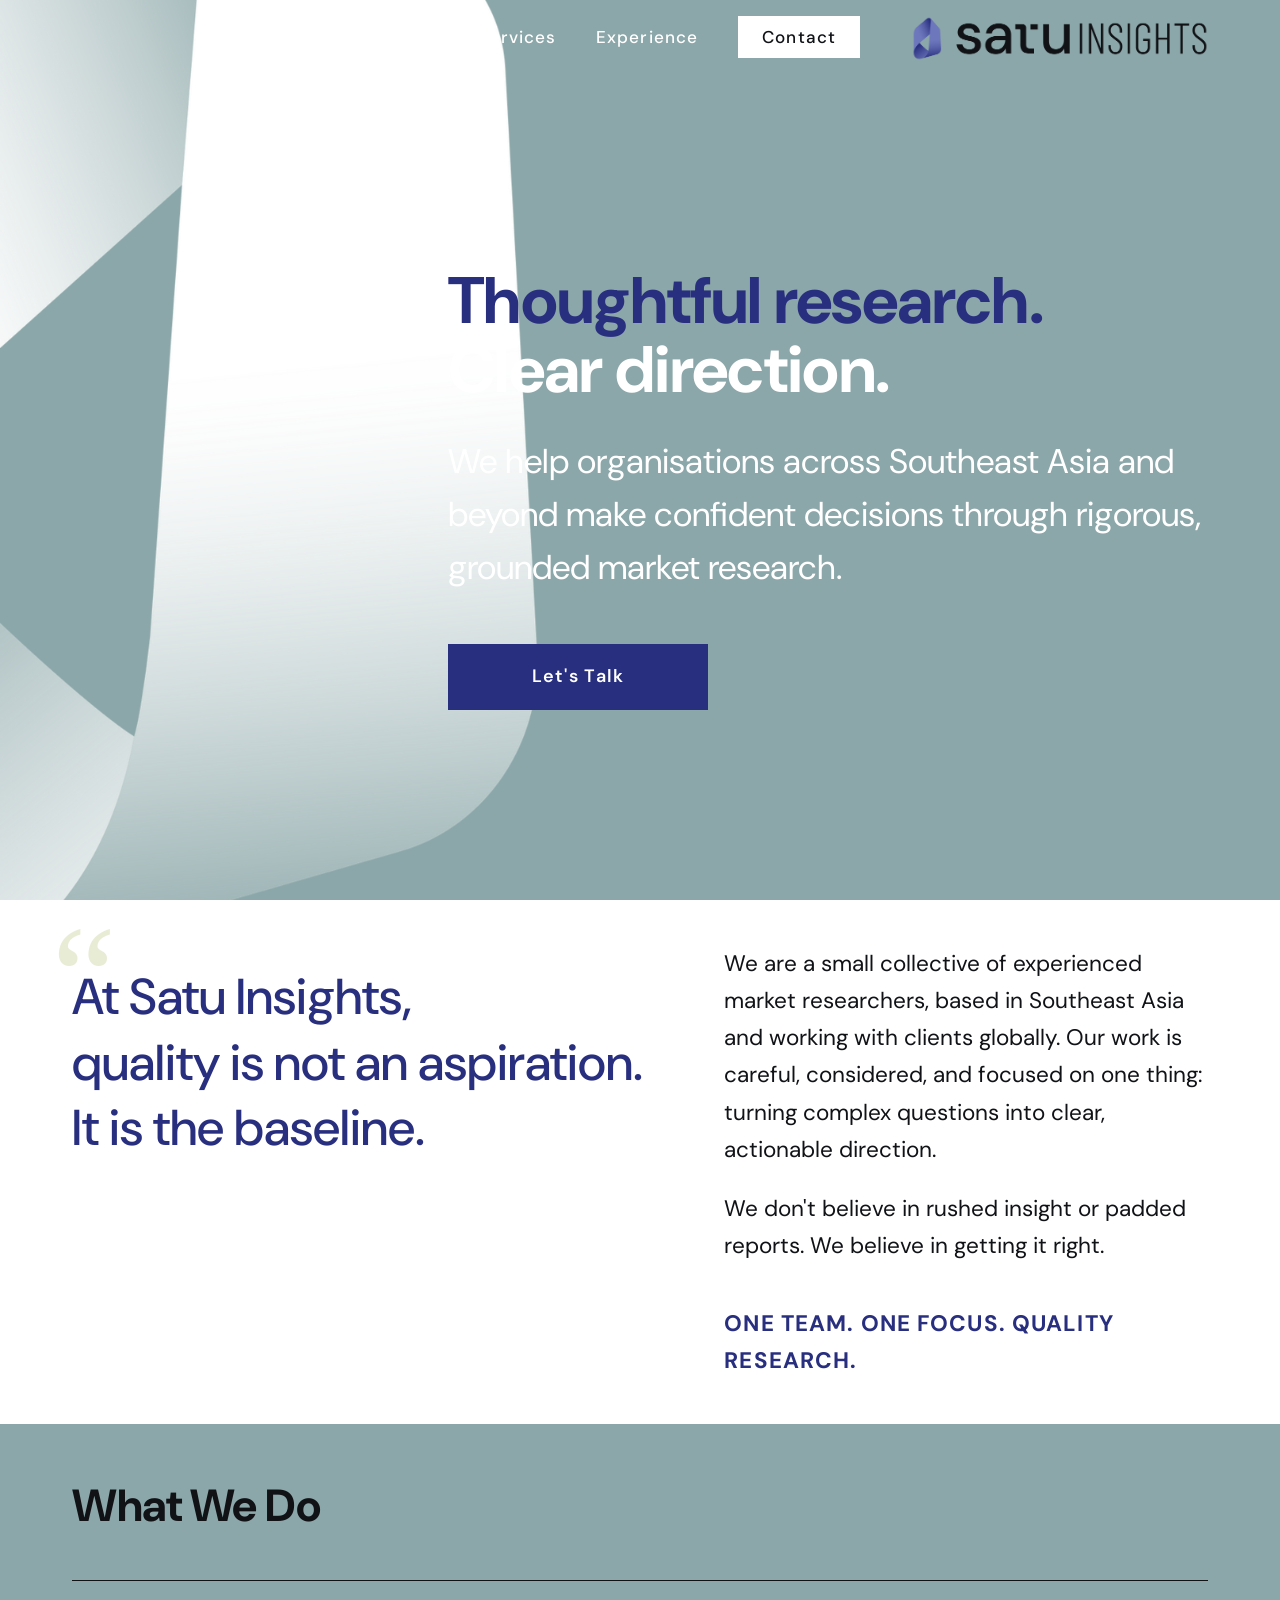
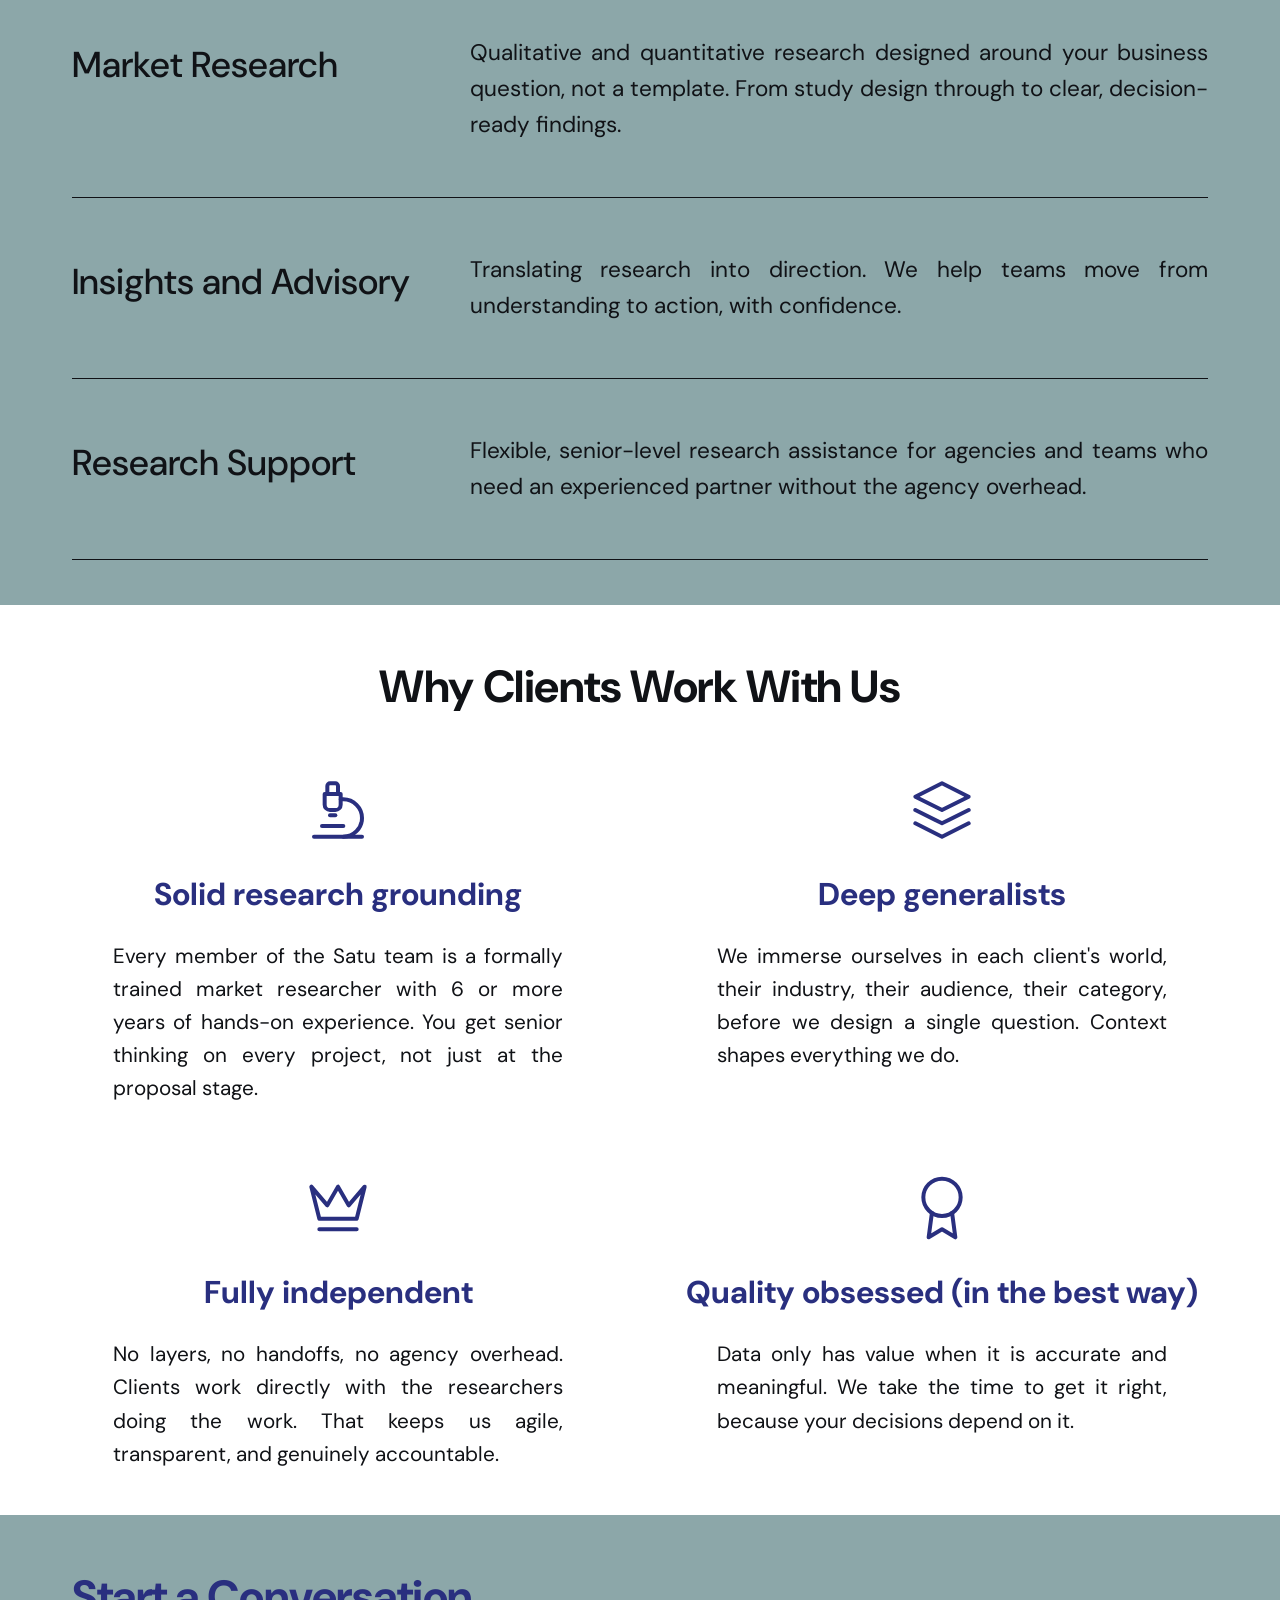
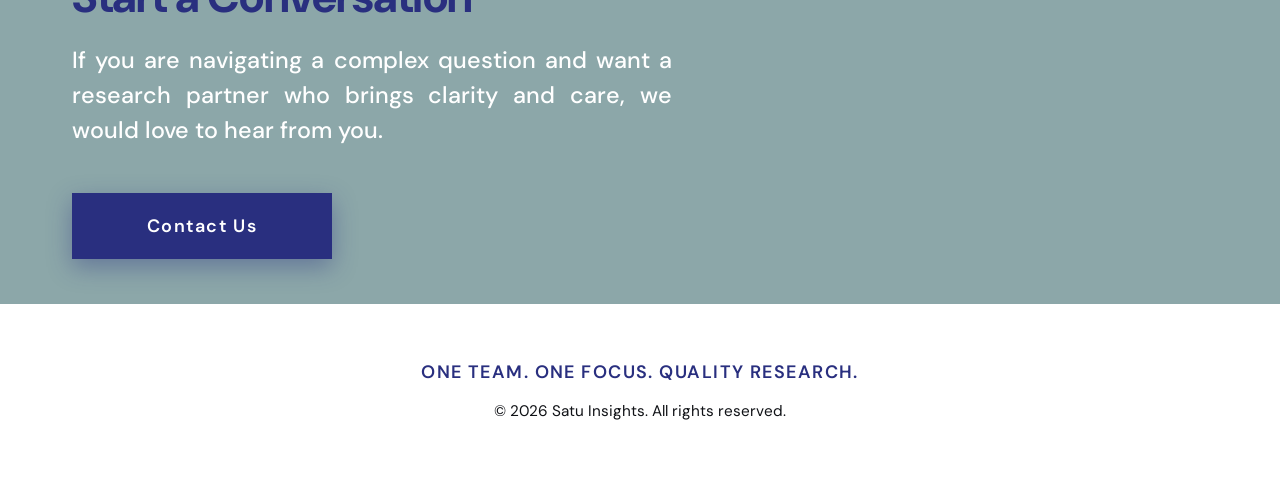
==== commit 33ace3c0: "++ Penambahan Section Research Support" ====
--- a/index.html
+++ b/index.html
@@ -80,7 +80,7 @@
                 design through to clear, decision-ready findings.</p>
             </div>
             <div class="corrigan-item">
-              <h3>Strategy and Advisory</h3>
+              <h3>Insights and Advisory</h3>
               <p>Translating research into direction. We help teams move from understanding to action, with confidence.
               </p>
             </div>
--- a/css/style.css
+++ b/css/style.css
@@ -746,6 +746,621 @@
   margin-top: 1.75rem;
 }
 
+/* ==========================================================================
+   Comprehensive Market Intelligence and Advisory Capabilities (Services Cards)
+   ========================================================================== */
+.services-intel-section {
+  background-color: #292F7F !important;
+  padding: 5rem 0 6rem;
+}
+
+.services-intel-title {
+  color: #FFFFFF !important;
+  font-size: clamp(2rem, 3.2vw, 2.75rem);
+  font-weight: 700;
+  line-height: 1.25;
+  margin-bottom: 3.5rem;
+  letter-spacing: -0.02em;
+  text-align: left;
+}
+
+.services-intel-grid {
+  display: grid;
+  grid-template-columns: repeat(3, 1fr);
+  gap: 2.25rem;
+  align-items: stretch;
+}
+
+.service-intel-card {
+  background: rgba(255, 255, 255, 0.03);
+  border: 1px solid rgba(255, 255, 255, 0.22);
+  border-radius: 14px;
+  padding: 3.5rem 2.2rem 3.25rem;
+  display: flex;
+  flex-direction: column;
+  align-items: center;
+  text-align: center !important;
+  transition: transform 0.35s cubic-bezier(0.4, 0, 0.2, 1),
+              border-color 0.35s ease,
+              background-color 0.35s ease,
+              box-shadow 0.35s ease;
+}
+
+.service-intel-card:hover {
+  transform: translateY(-6px);
+  border-color: rgba(255, 255, 255, 0.45);
+  background-color: rgba(255, 255, 255, 0.055);
+  box-shadow: 0 16px 36px rgba(0, 0, 0, 0.22);
+}
+
+a.service-intel-card {
+  text-decoration: none !important;
+  color: #FFFFFF !important;
+  cursor: pointer;
+}
+
+a.service-intel-card:hover {
+  opacity: 1 !important;
+  transform: translateY(-6px);
+  border-color: rgba(255, 255, 255, 0.48);
+  background-color: rgba(255, 255, 255, 0.065);
+  box-shadow: 0 16px 36px rgba(0, 0, 0, 0.25);
+}
+
+a.service-intel-card:focus-visible {
+  outline: 2px solid rgba(255, 255, 255, 0.85);
+  outline-offset: 4px;
+}
+
+.service-intel-icon-wrap {
+  width: 104px;
+  height: 104px;
+  display: flex;
+  align-items: center;
+  justify-content: center;
+  margin-bottom: 2rem;
+  transition: transform 0.35s ease;
+}
+
+.service-intel-icon-wrap svg,
+.service-intel-icon-wrap img,
+.service-intel-img {
+  width: 104px;
+  height: 104px;
+  max-width: 100%;
+  max-height: 100%;
+  object-fit: contain;
+  display: block;
+}
+
+.service-intel-card:hover .service-intel-icon-wrap {
+  transform: scale(1.08);
+}
+
+.service-intel-card h3 {
+  font-size: 1.55rem;
+  font-weight: 700;
+  color: #FFFFFF !important;
+  margin-bottom: 0.65rem;
+  letter-spacing: -0.01em;
+  text-align: center !important;
+}
+
+.service-intel-card p {
+  color: #FFFFFF !important;
+  text-align: center !important;
+}
+
+.service-intel-card p.service-intel-subtitle {
+  font-size: 1.05rem;
+  font-style: italic;
+  font-weight: 400;
+  color: #FFFFFF !important;
+  line-height: 1.4;
+  min-height: 2.8em;
+  display: flex;
+  align-items: center;
+  justify-content: center;
+  text-align: center !important;
+  margin-bottom: 0 !important;
+}
+
+.service-intel-divider {
+  width: 100px;
+  height: 1px;
+  background: rgba(255, 255, 255, 0.5);
+  margin: 1.75rem auto 1.75rem;
+}
+
+.service-intel-card p.service-intel-desc {
+  font-size: 0.98rem;
+  line-height: 1.65;
+  color: #FFFFFF !important;
+  font-weight: 400;
+  margin: 0 !important;
+  text-align: center !important;
+}
+
+/* ==========================================================================
+   Market Research Deep Dive Section (Below Our Services)
+   ========================================================================== */
+.market-deepdive-section {
+  background-color: #292F7F !important;
+  padding: 5rem 0 6rem;
+  scroll-margin-top: 1rem;
+}
+
+.market-deepdive-layout {
+  display: grid;
+  grid-template-columns: 2.2fr 3.8fr;
+  gap: 0;
+  border-top: 1px solid rgba(255, 255, 255, 0.18);
+  padding-top: 4.5rem;
+}
+
+.market-deepdive-left {
+  padding-right: 4rem;
+  border-right: 1px solid rgba(255, 255, 255, 0.2);
+  display: flex;
+  flex-direction: column;
+  justify-content: flex-start;
+}
+
+.market-deepdive-title {
+  font-size: clamp(2.8rem, 4.5vw, 4rem);
+  font-weight: 700;
+  line-height: 1.05;
+  letter-spacing: -0.025em;
+  color: #FFFFFF !important;
+  margin-bottom: 2rem;
+  text-align: left !important;
+}
+
+.market-deepdive-subtitle {
+  font-size: clamp(1.35rem, 2.2vw, 1.8rem);
+  font-style: italic;
+  font-weight: 400;
+  line-height: 1.35;
+  color: rgba(255, 255, 255, 0.88) !important;
+  text-align: left !important;
+  margin: 0 !important;
+}
+
+.market-deepdive-right {
+  display: flex;
+  flex-direction: column;
+}
+
+.market-deepdive-statement {
+  padding-left: 4rem;
+  padding-bottom: 3rem;
+  border-bottom: 1px solid rgba(255, 255, 255, 0.2);
+}
+
+.market-deepdive-statement p {
+  font-size: clamp(1.2rem, 1.85vw, 1.55rem);
+  line-height: 1.45;
+  font-weight: 400;
+  color: #FFFFFF !important;
+  margin: 0 !important;
+  text-align: left !important;
+  max-width: 700px;
+}
+
+.market-deepdive-lower {
+  display: grid;
+  grid-template-columns: 1fr 1fr;
+  padding-top: 3rem;
+}
+
+.market-deepdive-col-a {
+  padding-left: 4rem;
+  padding-right: 3rem;
+  border-right: 1px solid rgba(255, 255, 255, 0.2);
+}
+
+.market-deepdive-col-b {
+  padding-left: 3.5rem;
+}
+
+.market-deepdive-letter {
+  display: block;
+  font-size: 1.2rem;
+  font-weight: 600;
+  color: rgba(255, 255, 255, 0.65) !important;
+  margin-bottom: 1.85rem;
+}
+
+.market-deepdive-col-title {
+  font-size: clamp(1.1rem, 1.4vw, 1.25rem);
+  font-weight: 700;
+  color: #FFFFFF !important;
+  margin-bottom: 2rem;
+  letter-spacing: -0.01em;
+  text-align: left !important;
+}
+
+.market-deepdive-item {
+  margin-bottom: 2.25rem;
+}
+
+.market-deepdive-item:last-child {
+  margin-bottom: 0;
+}
+
+.market-deepdive-item h4 {
+  font-size: 1.15rem;
+  font-weight: 700;
+  color: #FFFFFF !important;
+  margin-bottom: 0.5rem;
+  letter-spacing: -0.01em;
+}
+
+.market-deepdive-item p {
+  font-size: 0.95rem;
+  line-height: 1.55;
+  color: rgba(255, 255, 255, 0.88) !important;
+  margin: 0 !important;
+  text-align: left !important;
+}
+
+.market-deepdive-pills {
+  display: flex;
+  flex-direction: column;
+  gap: 0.75rem;
+  align-items: flex-start;
+}
+
+.market-deepdive-pill {
+  display: inline-flex;
+  align-items: center;
+  padding: 0.65rem 1.35rem;
+  border: 1px solid rgba(255, 255, 255, 0.42);
+  border-radius: 50px;
+  background: rgba(255, 255, 255, 0.02);
+  color: #FFFFFF !important;
+  font-size: 0.92rem;
+  line-height: 1.35;
+  transition: all 0.3s ease;
+  width: fit-content;
+  max-width: 100%;
+}
+
+.market-deepdive-pill:hover {
+  border-color: #FFFFFF;
+  background: rgba(255, 255, 255, 0.1);
+  transform: translateX(4px);
+}
+
+/* ==========================================================================
+   Strategy and Advisory Deep Dive Section
+   ========================================================================== */
+.strategy-deepdive-section {
+  background-color: #292F7F !important;
+  padding: 5rem 0 6rem;
+  scroll-margin-top: 1rem;
+}
+
+.strategy-deepdive-layout {
+  display: grid;
+  grid-template-columns: 2.2fr 3.8fr;
+  gap: 0;
+  border-top: 1px solid rgba(255, 255, 255, 0.18);
+  padding-top: 4.5rem;
+}
+
+.strategy-deepdive-left {
+  padding-right: 4rem;
+  border-right: 1px solid rgba(255, 255, 255, 0.2);
+  display: flex;
+  flex-direction: column;
+  justify-content: flex-start;
+  position: relative;
+}
+
+.strategy-deepdive-title {
+  font-size: clamp(2.8rem, 4.5vw, 4rem);
+  font-weight: 700;
+  line-height: 1.05;
+  letter-spacing: -0.025em;
+  color: #FFFFFF !important;
+  margin-bottom: 2rem;
+  text-align: left !important;
+}
+
+.strategy-deepdive-subtitle {
+  font-size: clamp(1.35rem, 2.2vw, 1.8rem);
+  font-style: italic;
+  font-weight: 400;
+  line-height: 1.35;
+  color: rgba(255, 255, 255, 0.88) !important;
+  text-align: left !important;
+  margin: 0 !important;
+}
+
+/* Decorative Chevron along vertical divider */
+.strategy-divider-chevron-left {
+  position: absolute;
+  right: -6px;
+  top: 70%;
+  transform: translateY(-50%);
+  display: flex;
+  align-items: center;
+  justify-content: center;
+  z-index: 3;
+  pointer-events: none;
+}
+
+.strategy-deepdive-right {
+  display: flex;
+  flex-direction: column;
+}
+
+.strategy-deepdive-statement {
+  padding-left: 4rem;
+  padding-bottom: 3rem;
+  border-bottom: 1px solid rgba(255, 255, 255, 0.2);
+  position: relative;
+}
+
+.strategy-deepdive-statement p {
+  font-size: clamp(1.2rem, 1.85vw, 1.55rem);
+  line-height: 1.45;
+  font-weight: 400;
+  color: #FFFFFF !important;
+  margin: 0 !important;
+  text-align: left !important;
+  max-width: 740px;
+}
+
+/* Decorative Chevron along horizontal divider */
+.strategy-divider-chevron-top {
+  position: absolute;
+  bottom: -6px;
+  left: 50%;
+  transform: translateX(-50%);
+  display: flex;
+  align-items: center;
+  justify-content: center;
+  z-index: 3;
+  pointer-events: none;
+}
+
+.strategy-deepdive-lower {
+  padding-left: 4rem;
+  padding-top: 3.5rem;
+}
+
+/* Matrix Framework */
+.strategy-matrix-wrap {
+  position: relative;
+  padding: 1rem 2rem 2.5rem 0;
+}
+
+/* Coordinate axes */
+.matrix-axis-horizontal {
+  position: absolute;
+  top: calc(50% - 0.75rem);
+  left: -1rem;
+  right: 0;
+  height: 1px;
+  background: rgba(255, 255, 255, 0.3);
+  z-index: 1;
+}
+
+.matrix-axis-horizontal .matrix-arrow-right {
+  position: absolute;
+  right: -2px;
+  top: -5px;
+}
+
+.matrix-axis-vertical {
+  position: absolute;
+  left: calc(50% - 1rem);
+  top: 0;
+  bottom: 0;
+  width: 1px;
+  background: rgba(255, 255, 255, 0.3);
+  z-index: 1;
+}
+
+.matrix-axis-vertical .matrix-arrow-down {
+  position: absolute;
+  bottom: -2px;
+  left: -5px;
+}
+
+.strategy-matrix-grid {
+  display: grid;
+  grid-template-columns: 1fr 1fr;
+  gap: 2.25rem 2.5rem;
+  position: relative;
+  z-index: 2;
+}
+
+.strategy-matrix-card {
+  background: #252b75;
+  border: 1px solid rgba(255, 255, 255, 0.16);
+  border-radius: 8px;
+  padding: 1.85rem 1.65rem;
+  display: flex;
+  align-items: center;
+  justify-content: space-between;
+  gap: 1.25rem;
+  min-height: 115px;
+  box-shadow: 0 4px 18px rgba(0, 0, 0, 0.18);
+  transition: transform 0.3s ease, border-color 0.3s ease, background-color 0.3s ease, box-shadow 0.3s ease;
+}
+
+.strategy-matrix-card:hover {
+  transform: translateY(-4px);
+  background: #2f368c;
+  border-color: rgba(255, 255, 255, 0.45);
+  box-shadow: 0 12px 28px rgba(0, 0, 0, 0.28);
+}
+
+.strategy-matrix-text {
+  font-size: clamp(0.98rem, 1.25vw, 1.12rem);
+  font-weight: 600;
+  line-height: 1.35;
+  color: #FFFFFF !important;
+  text-align: left;
+}
+
+.strategy-matrix-chevron {
+  flex-shrink: 0;
+  width: 14px;
+  height: 24px;
+  transition: transform 0.3s ease;
+}
+
+.strategy-matrix-card:hover .strategy-matrix-chevron {
+  transform: translateX(3px);
+}
+
+/* ==========================================================================
+   Research Support Deep Dive Section
+   ========================================================================== */
+.support-deepdive-section {
+  background-color: #292F7F !important;
+  padding: 5rem 0 6rem;
+  scroll-margin-top: 1rem;
+}
+
+.support-deepdive-layout {
+  display: grid;
+  grid-template-columns: 2.2fr 3.8fr;
+  gap: 0;
+  border-top: 1px solid rgba(255, 255, 255, 0.18);
+  padding-top: 4.5rem;
+}
+
+.support-deepdive-left {
+  padding-right: 4rem;
+  border-right: 1px solid rgba(255, 255, 255, 0.2);
+  display: flex;
+  flex-direction: column;
+  justify-content: flex-start;
+  position: relative;
+}
+
+.support-deepdive-title {
+  font-size: clamp(2.8rem, 4.5vw, 4rem);
+  font-weight: 700;
+  line-height: 1.05;
+  letter-spacing: -0.025em;
+  color: #FFFFFF !important;
+  margin-bottom: 2rem;
+  text-align: left !important;
+}
+
+.support-deepdive-subtitle {
+  font-size: clamp(1.35rem, 2.2vw, 1.8rem);
+  font-style: italic;
+  font-weight: 400;
+  line-height: 1.35;
+  color: rgba(255, 255, 255, 0.88) !important;
+  text-align: left !important;
+  margin: 0 !important;
+}
+
+.support-deepdive-right {
+  display: flex;
+  flex-direction: column;
+}
+
+.support-deepdive-statement {
+  padding-left: 4rem;
+  padding-bottom: 3rem;
+  border-bottom: 1px solid rgba(255, 255, 255, 0.2);
+}
+
+.support-deepdive-statement p {
+  font-size: clamp(1.2rem, 1.85vw, 1.55rem);
+  line-height: 1.45;
+  font-weight: 400;
+  color: #FFFFFF !important;
+  margin: 0 !important;
+  text-align: left !important;
+  max-width: 740px;
+}
+
+.support-deepdive-statement .support-highlight-region {
+  color: #7FA5EE !important;
+  font-weight: 600;
+}
+
+.support-deepdive-lower {
+  padding: 0;
+  margin: 0;
+}
+
+/* 3x2 Features Grid */
+.support-features-grid {
+  display: grid;
+  grid-template-columns: repeat(3, 1fr);
+  gap: 0;
+  position: relative;
+}
+
+.support-feature-cell {
+  display: flex;
+  flex-direction: column;
+  align-items: center;
+  justify-content: flex-start;
+  text-align: center;
+  padding: 1.75rem 1.25rem 2rem;
+  transition: transform 0.3s ease, background-color 0.3s ease;
+}
+
+/* Internal grid dividing lines (connecting directly with top line & left line to form boxes) */
+.support-feature-cell:nth-child(1),
+.support-feature-cell:nth-child(2),
+.support-feature-cell:nth-child(4),
+.support-feature-cell:nth-child(5) {
+  border-right: 1px solid rgba(255, 255, 255, 0.2);
+}
+
+.support-feature-cell:nth-child(1),
+.support-feature-cell:nth-child(2),
+.support-feature-cell:nth-child(3) {
+  border-bottom: 1px solid rgba(255, 255, 255, 0.2);
+}
+
+.support-feature-cell:hover {
+  background-color: rgba(255, 255, 255, 0.035);
+}
+
+.support-icon-wrap {
+  width: 100px;
+  height: 100px;
+  margin-top: 0;
+  margin-bottom: 1.15rem;
+  display: flex;
+  align-items: center;
+  justify-content: center;
+  transition: transform 0.3s ease;
+}
+
+.support-feature-cell:hover .support-icon-wrap {
+  transform: scale(1.1);
+}
+
+.support-feature-icon {
+  width: 100%;
+  height: 100%;
+  object-fit: contain;
+}
+
+.support-feature-title {
+  font-size: 1.02rem;
+  font-weight: 500;
+  line-height: 1.45;
+  color: #FFFFFF !important;
+  margin: 0 !important;
+  text-align: center !important;
+}
+
 /* Experience */
 .industry-grid {
   display: grid;
@@ -988,8 +1603,14 @@
 
   .site-nav ul {
     flex-direction: column;
-    align-items: flex-start;
-    gap: 1.35rem;
+    align-items: center;
+    gap: 1.5rem;
+  }
+
+  .site-nav a {
+    font-size: 1.25rem;
+    display: block;
+    text-align: center;
   }
 
   .nav-cta {
@@ -1289,6 +1910,16 @@
   box-shadow: none !important;
 }
 
+@media (max-width: 768px) {
+  .hero .container,
+  .page-hero .container {
+    text-align: center;
+    align-items: center;
+    padding-left: 1.25rem;
+    padding-right: 1.25rem;
+  }
+}
+
 .site-header.is-scrolled {
   background: transparent !important;
   backdrop-filter: none !important;
@@ -1800,6 +2431,200 @@
   .market-col:last-child {
     border-bottom: none;
     padding-bottom: 0;
+  }
+
+  .services-intel-grid {
+    grid-template-columns: 1fr !important;
+    gap: 2rem;
+    max-width: 520px;
+    margin: 0 auto;
+  }
+
+  .service-intel-subtitle {
+    min-height: auto !important;
+  }
+
+  .services-intel-title {
+    text-align: center !important;
+    margin-bottom: 2.5rem !important;
+  }
+
+  .market-deepdive-layout {
+    grid-template-columns: 1fr;
+    border-top: none;
+    padding-top: 2rem;
+  }
+
+  .market-deepdive-left {
+    border-right: none;
+    border-bottom: 1px solid rgba(255, 255, 255, 0.2);
+    padding-right: 0;
+    padding-bottom: 2.5rem;
+    margin-bottom: 2.5rem;
+    text-align: center;
+  }
+
+  .market-deepdive-title,
+  .market-deepdive-subtitle {
+    text-align: center !important;
+  }
+
+  .market-deepdive-statement {
+    padding-left: 0;
+    text-align: center;
+  }
+
+  .market-deepdive-statement p {
+    text-align: center !important;
+    margin: 0 auto !important;
+  }
+
+  .market-deepdive-lower {
+    grid-template-columns: 1fr;
+    gap: 3rem;
+  }
+
+  .market-deepdive-col-a {
+    border-right: none;
+    border-bottom: 1px solid rgba(255, 255, 255, 0.2);
+    padding-left: 0;
+    padding-right: 0;
+    padding-bottom: 2.5rem;
+  }
+
+  .market-deepdive-col-b {
+    padding-left: 0;
+  }
+
+  .market-deepdive-pills {
+    align-items: stretch;
+  }
+
+  .market-deepdive-pill {
+    width: 100%;
+    justify-content: center;
+    text-align: center;
+  }
+
+  .strategy-deepdive-layout {
+    grid-template-columns: 1fr;
+    border-top: none;
+    padding-top: 2rem;
+  }
+
+  .strategy-deepdive-left {
+    border-right: none;
+    border-bottom: 1px solid rgba(255, 255, 255, 0.2);
+    padding-right: 0;
+    padding-bottom: 2.5rem;
+    margin-bottom: 2.5rem;
+    text-align: center;
+  }
+
+  .strategy-divider-chevron-left {
+    display: none;
+  }
+
+  .strategy-deepdive-title,
+  .strategy-deepdive-subtitle {
+    text-align: center !important;
+  }
+
+  .strategy-deepdive-statement {
+    padding-left: 0;
+    text-align: center;
+  }
+
+  .strategy-deepdive-statement p {
+    text-align: center !important;
+    margin: 0 auto !important;
+  }
+
+  .strategy-divider-chevron-top {
+    display: none;
+  }
+
+  .strategy-deepdive-lower {
+    padding-left: 0;
+    padding-top: 2rem;
+  }
+
+  .strategy-matrix-wrap,
+  .strategy-matrix-container {
+    padding: 0;
+  }
+
+  .strategy-matrix-grid {
+    grid-template-columns: 1fr;
+    gap: 1.25rem;
+  }
+
+  .matrix-axis-horizontal,
+  .matrix-axis-vertical,
+  .matrix-boundary-top,
+  .matrix-boundary-left,
+  .matrix-axis-h,
+  .matrix-axis-v {
+    display: none;
+  }
+
+  /* Research Support responsive layout */
+  .support-deepdive-layout {
+    grid-template-columns: 1fr;
+    border-top: none;
+    padding-top: 2rem;
+  }
+
+  .support-deepdive-left {
+    border-right: none;
+    border-bottom: 1px solid rgba(255, 255, 255, 0.2);
+    padding-right: 0;
+    padding-bottom: 2.5rem;
+    margin-bottom: 2.5rem;
+    text-align: center;
+  }
+
+  .support-deepdive-title,
+  .support-deepdive-subtitle {
+    text-align: center !important;
+  }
+
+  .support-deepdive-statement {
+    padding-left: 0;
+    text-align: center;
+  }
+
+  .support-deepdive-statement p {
+    text-align: center !important;
+    margin: 0 auto !important;
+  }
+
+  .support-deepdive-lower {
+    padding: 0;
+  }
+
+  .support-features-grid {
+    grid-template-columns: repeat(2, 1fr);
+  }
+
+  .support-feature-cell:nth-child(even) {
+    border-right: none !important;
+  }
+
+  .support-feature-cell:nth-child(odd) {
+    border-right: 1px solid rgba(255, 255, 255, 0.18) !important;
+  }
+
+  .support-feature-cell:nth-child(1),
+  .support-feature-cell:nth-child(2),
+  .support-feature-cell:nth-child(3),
+  .support-feature-cell:nth-child(4) {
+    border-bottom: 1px solid rgba(255, 255, 255, 0.18) !important;
+  }
+
+  .support-feature-cell:nth-child(5),
+  .support-feature-cell:nth-child(6) {
+    border-bottom: none !important;
   }
 
   /* Center headline text on mobile/tablet */
@@ -1823,4 +2648,54 @@
   .intro-left .lead::before {
     display: none !important;
   }
+}
+
+@media (max-width: 600px) {
+  .support-features-grid {
+    grid-template-columns: 1fr;
+  }
+
+  .support-feature-cell {
+    border-right: none !important;
+    border-bottom: 1px solid rgba(255, 255, 255, 0.18) !important;
+    padding: 1.85rem 1rem;
+  }
+
+  .support-feature-cell:last-child {
+    border-bottom: none !important;
+  }
+}
+
+/* Force pure white font for Services cards section, Market Deepdive, Strategy Deepdive and Research Support */
+.services-intel-section h2,
+.services-intel-section h3,
+.services-intel-section p,
+.services-intel-section .service-intel-subtitle,
+.services-intel-section .service-intel-desc,
+.services-intel-section *,
+.market-deepdive-section h2,
+.market-deepdive-section h3,
+.market-deepdive-section h4,
+.market-deepdive-section p,
+.market-deepdive-section *,
+.strategy-deepdive-section h2,
+.strategy-deepdive-section h3,
+.strategy-deepdive-section h4,
+.strategy-deepdive-section p,
+.strategy-deepdive-section strong,
+.strategy-deepdive-section *,
+.support-deepdive-section h2,
+.support-deepdive-section h3,
+.support-deepdive-section h4,
+.support-deepdive-section p,
+.support-deepdive-section * {
+  color: #FFFFFF !important;
+}
+
+.support-deepdive-section .support-highlight-region {
+  color: #7FA5EE !important;
+}
+
+.market-deepdive-letter {
+  color: rgba(255, 255, 255, 0.65) !important;
 }
